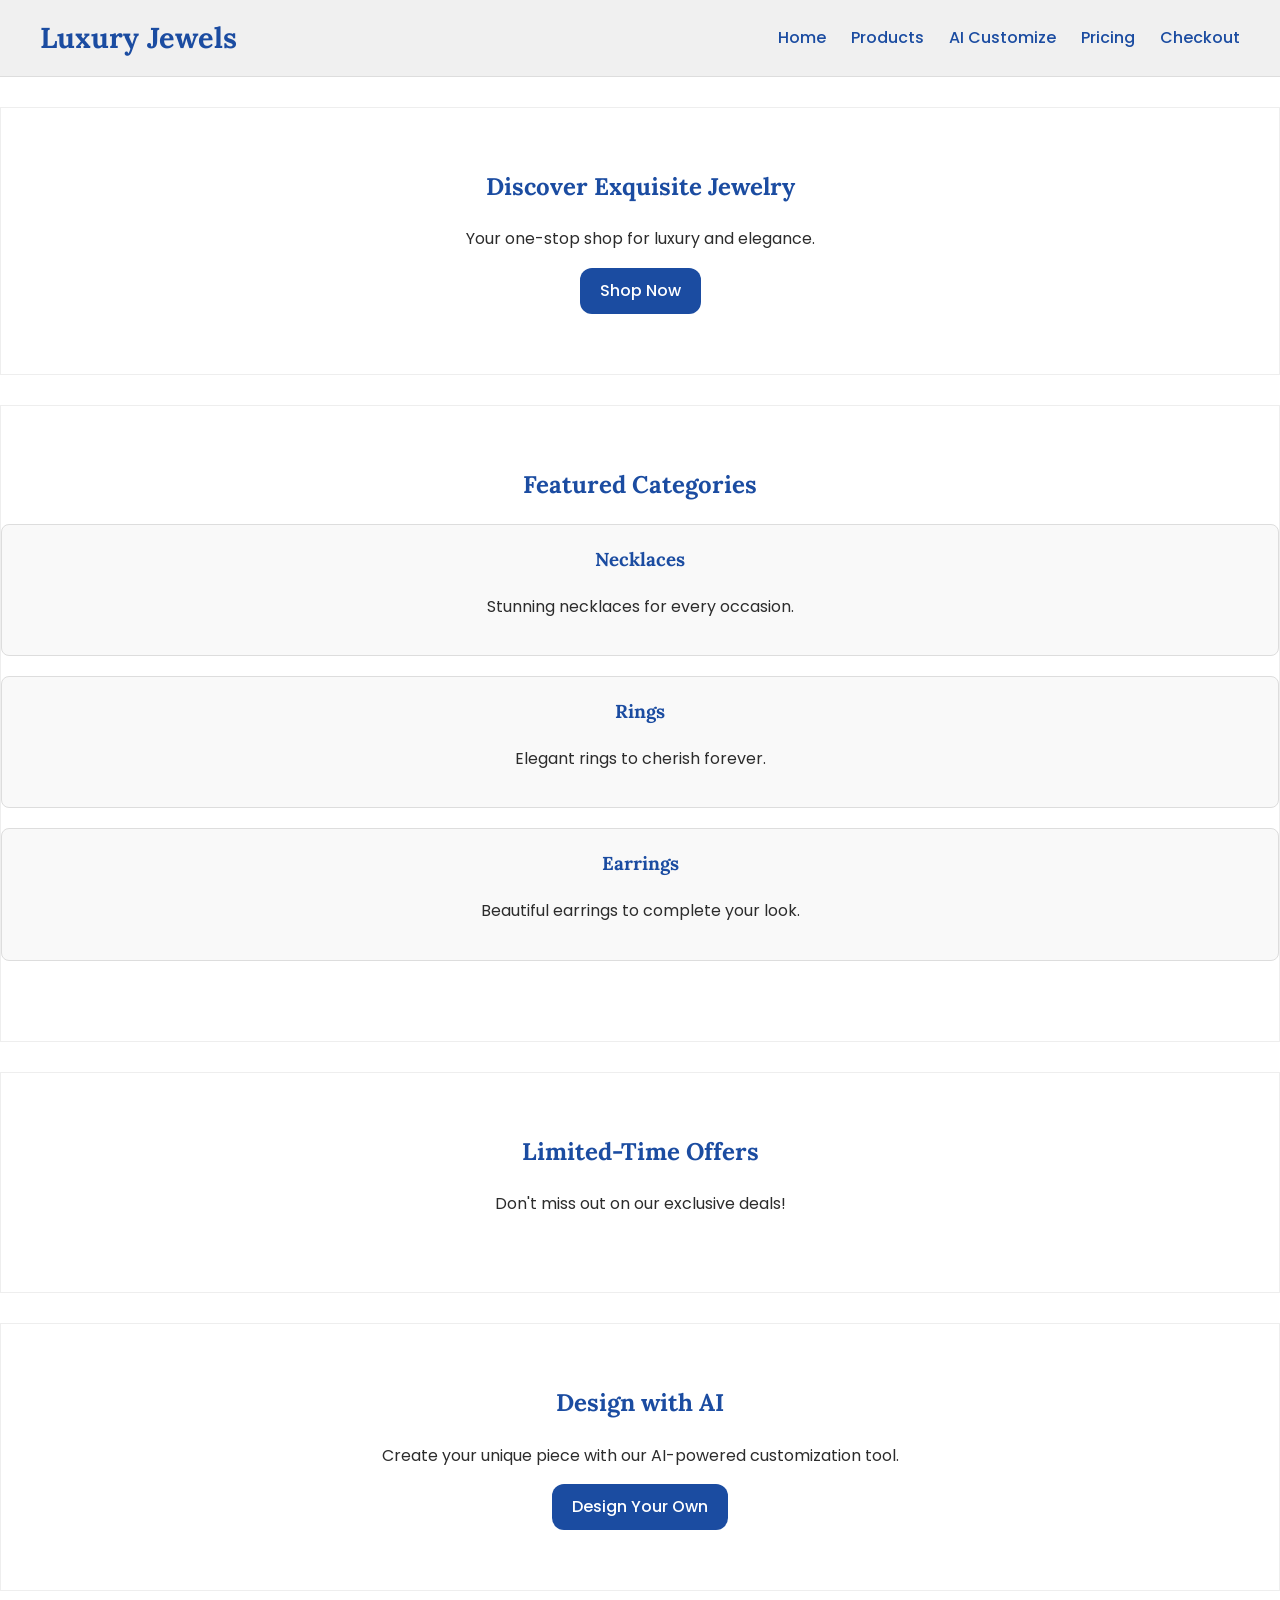
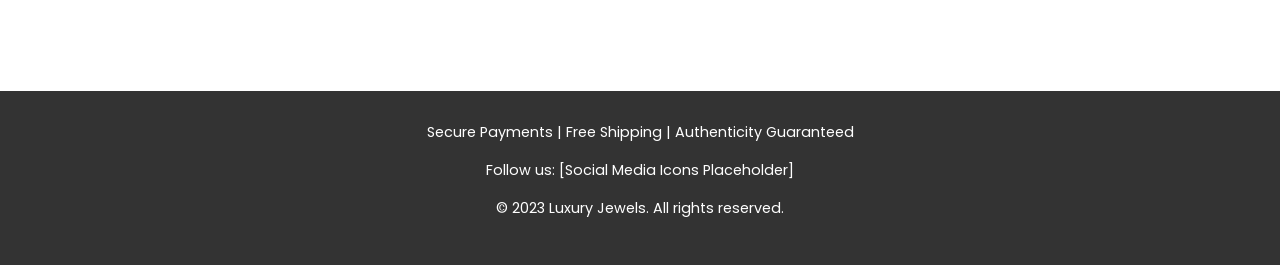
==== index.html @ eb680f59 "Jules was unable to complete the task in time. Please review the work done so far and provide feedba" ====
<!DOCTYPE html>
<html lang="en">
<head>
    <meta charset="UTF-8">
    <meta name="viewport" content="width=device-width, initial-scale=1.0">
    <title>Luxury Jewelry E-commerce</title>
    <link rel="stylesheet" href="assets/styles/main.css">
</head>
<body>
    <header>
        <div class="container header-container">
            <div class="logo">Luxury Jewels</div>
            <nav>
                <ul>
                    <li><a href="index.html">Home</a></li>
                    <li><a href="products.html">Products</a></li>
                    <li><a href="customize.html">AI Customize</a></li>
                    <li><a href="pricing.html">Pricing</a></li>
                    <li><a href="checkout.html">Checkout</a></li>
                </ul>
            </nav>
        </div>
    </header>
    <main>
        <section id="hero-banner">
            <h2>Discover Exquisite Jewelry</h2>
            <p>Your one-stop shop for luxury and elegance.</p>
            <a href="products.html" class="cta-button">Shop Now</a>
        </section>

        <section id="featured-categories">
            <h2>Featured Categories</h2>
            <div class="category-item">
                <h3>Necklaces</h3>
                <p>Stunning necklaces for every occasion.</p>
            </div>
            <div class="category-item">
                <h3>Rings</h3>
                <p>Elegant rings to cherish forever.</p>
            </div>
            <div class="category-item">
                <h3>Earrings</h3>
                <p>Beautiful earrings to complete your look.</p>
            </div>
        </section>

        <section id="limited-offers">
            <h2>Limited-Time Offers</h2>
            <p>Don't miss out on our exclusive deals!</p>
            <!-- Placeholder for offer items -->
        </section>

        <section id="ai-cta">
            <h2>Design with AI</h2>
            <p>Create your unique piece with our AI-powered customization tool.</p>
            <a href="customize.html" class="cta-button">Design Your Own</a>
        </section>
    </main>
    <footer>
        <div class="container footer-container">
            <div class="trust-signals">
                <p>Secure Payments | Free Shipping | Authenticity Guaranteed</p>
            </div>
            <div class="social-proof">
                <p>Follow us: [Social Media Icons Placeholder]</p>
                <!-- In a real scenario, replace placeholder with actual icons/links -->
            </div>
            <div class="copyright">
                <p>&copy; 2023 Luxury Jewels. All rights reserved.</p>
            </div>
        </div>
    </footer>
    <script src="scripts/app.js"></script>
</body>
</html>
---- assets/styles/main.css ----
@import url('https://fonts.googleapis.com/css2?family=Lora:ital,wght@0,400..700;1,400..700&family=Poppins:ital,wght@0,100;0,200;0,300;0,400;0,500;0,600;0,700;0,800;0,900;1,100;1,200;1,300;1,400;1,500;1,600;1,700;1,800;1,900&display=swap');

:root {
    --primary-color: #1B4CA1;
    --accent-color: #D8A700;
    --background-color: #FFFFFF;
    --text-color: #2C2C2C;
    --light-gray: #f0f0f0; /* For backgrounds of sections */
    --medium-gray: #e9ecef; /* For borders, lines */
    --dark-gray: #333; /* For footer */
    --border-color: #ddd;
    --success-color: #28a745; /* Green for success messages/status */
    --info-color: #17a2b8; /* Blue for informational elements */
    --warning-color: #ffc107; /* Yellow for warnings */
    --danger-color: #dc3545; /* Red for errors/delete actions */
}

/* General styles (condensed) */
body { font-family: 'Poppins', sans-serif; background-color: var(--background-color); color: var(--text-color); margin: 0; padding: 0; line-height: 1.6; }
h1, h2, h3, h4, h5, h6 { font-family: 'Lora', serif; color: var(--primary-color); margin-top: 0; }
.container { max-width: 1200px; margin: 0 auto; padding: 0 20px; }

/* Header Styling (condensed) */
header { background-color: var(--light-gray); padding: 15px 0; border-bottom: 1px solid var(--border-color); }
.header-container { display: flex; justify-content: space-between; align-items: center; }
.logo { font-size: 1.8em; font-weight: bold; color: var(--primary-color); font-family: 'Lora', serif; }
header nav ul { list-style: none; padding: 0; margin: 0; display: flex; }
header nav li { margin-left: 25px; }
header nav li:first-child { margin-left: 0; }
header nav a { text-decoration: none; color: var(--primary-color); font-weight: 500; padding: 5px 0; transition: color 0.3s ease, border-bottom-color 0.3s ease; border-bottom: 2px solid transparent; }
header nav a:hover, header nav a.active { color: var(--accent-color); border-bottom: 2px solid var(--accent-color); }
main { padding-top: 30px; padding-bottom: 30px; }
.page-intro { text-align: center; max-width: 800px; margin: 0 auto 30px auto; font-size: 1.05em; color: var(--text-color); }


/* Footer Styling (condensed) */
footer { background-color: var(--dark-gray); color: var(--background-color); padding: 30px 0; margin-top: 40px; text-align: center; }
.trust-signals, .social-proof, .copyright { margin-bottom: 15px; }
.trust-signals p, .social-proof p, .copyright p { margin: 0; font-size: 0.9em; }
.social-proof a { color: var(--background-color); text-decoration: none; margin: 0 5px; }
.social-proof a:hover { color: var(--accent-color); }

/* Homepage Sections Placeholder Styling (condensed) */
#hero-banner, #featured-categories, #limited-offers, #ai-cta { padding: 60px 0; margin-bottom: 30px; border: 1px solid #eee; text-align: center; }
#featured-categories .category-item { margin-bottom: 20px; padding: 20px; border: 1px solid var(--border-color); border-radius: 8px; background-color: #f9f9f9; }

/* Basic Button Styling (condensed) */
.cta-button, button { background-color: var(--primary-color); color: var(--background-color); border: none; padding: 10px 20px; border-radius: 12px; cursor: pointer; font-family: 'Poppins', sans-serif; font-size: 1em; text-decoration: none; display: inline-block; font-weight: 500; transition: background-color 0.3s ease, color 0.3s ease; text-align: center; }
.cta-button:hover, button:hover { background-color: var(--accent-color); color: var(--text-color); }
.cta-button.secondary-cta { background-color: var(--info-color); }
.cta-button.secondary-cta:hover { background-color: var(--accent-color); }
.cta-button.tertiary-cta { background-color: transparent; color: var(--primary-color); border: 1px solid var(--primary-color); padding: 8px 15px; }
.cta-button.tertiary-cta:hover { background-color: var(--primary-color); color: var(--background-color); }
.cta-button.danger-cta { background-color: var(--danger-color); }
.cta-button.danger-cta:hover { background-color: #c82333; }
.cta-button.small-button { padding: 6px 12px; font-size: 0.9em; }

/* Form Group General Styling (used across multiple pages) */
.form-group { margin-bottom: 18px; }
.form-group label { display: block; margin-bottom: 6px; font-weight: 500; font-size: 0.95em; color: var(--text-color); }
.form-group input[type="text"],
.form-group input[type="email"],
.form-group input[type="tel"],
.form-group input[type="number"],
.form-group select,
.form-group textarea {
    width: 100%;
    padding: 10px 12px;
    border: 1px solid var(--border-color);
    border-radius: 8px;
    box-sizing: border-box;
    font-family: 'Poppins', sans-serif;
    font-size: 1em;
}
.form-group input[type="text"]:focus,
.form-group input[type="email"]:focus,
.form-group input[type="tel"]:focus,
.form-group input[type="number"]:focus,
.form-group select:focus,
.form-group textarea:focus {
    border-color: var(--primary-color);
    box-shadow: 0 0 0 0.2rem rgba(27, 76, 161, 0.25);
}
.form-group textarea { resize: vertical; min-height: 80px; }
input[readonly] { background-color: var(--medium-gray); cursor: not-allowed; }


/* Product Page Specific Styles (condensed) */
.product-page-layout { display: flex; gap: 30px; }
.filters-sidebar { width: 250px; flex-shrink: 0; padding: 20px; border: 1px solid var(--border-color); border-radius: 12px; background-color: #f9f9f9; }
.filters-sidebar h2 { font-size: 1.5em; margin-bottom: 20px; text-align: center; }
.filter-group h3 { font-size: 1.1em; margin-bottom: 10px; color: var(--primary-color); padding-bottom: 5px; border-bottom: 1px solid var(--border-color); }
.filter-group input[type="checkbox"], .filter-group input[type="radio"] { margin-right: 8px; }
.product-listing-area { flex-grow: 1; }
.product-controls { display: flex; justify-content: flex-end; align-items: center; margin-bottom: 20px; padding: 10px; background-color: #f9f9f9; border-radius: 8px; border: 1px solid var(--border-color); }
.sorting-options label { margin-right: 10px; font-weight: 500; }
.sorting-options select { padding: 8px 12px; border: 1px solid var(--border-color); border-radius: 4px; font-family: 'Poppins', sans-serif; }
.product-grid { display: grid; grid-template-columns: repeat(auto-fill, minmax(280px, 1fr)); gap: 25px; }
.product-card { border: 1px solid var(--border-color); border-radius: 12px; padding: 20px; text-align: center; background-color: var(--background-color); box-shadow: 0 4px 8px rgba(0,0,0,0.05); transition: transform 0.3s ease, box-shadow 0.3s ease; }
.product-card:hover { transform: translateY(-5px); box-shadow: 0 6px 12px rgba(0,0,0,0.1); }
.product-card img { max-width: 100%; height: 250px; border-radius: 8px; margin-bottom: 15px; aspect-ratio: 1 / 1; object-fit: cover; background-color: var(--light-gray); }
.product-card h3 { font-size: 1.25em; margin-bottom: 10px; color: var(--primary-color); font-weight: 600; }
.product-card .price { font-size: 1.2em; font-weight: bold; color: var(--accent-color); margin: 10px 0 15px 0; }
.product-card .cta-button { width: auto; padding: 10px 25px; }

/* Product Detail Page Styles (condensed) */
.breadcrumbs { padding: 10px 0; margin-bottom: 25px; font-size: 0.9em; border-bottom: 1px solid var(--border-color); }
.breadcrumbs ol { list-style: none; padding: 0; margin: 0; display: flex; }
.breadcrumbs li { margin-right: 5px; }
.breadcrumbs li::after { content: '>'; margin-left: 8px; color: var(--text-color); }
.breadcrumbs li:last-child::after { content: ''; }
.breadcrumbs a { text-decoration: none; color: var(--primary-color); }
.breadcrumbs a:hover { color: var(--accent-color); }
.breadcrumbs span[aria-current="page"] { color: var(--text-color); font-weight: bold; }
.product-detail-columns { display: flex; gap: 40px; margin-bottom: 30px; flex-wrap: wrap; } /* Added flex-wrap */
.product-image-section { flex: 1 1 40%; min-width: 300px; } /* Adjusted flex basis */
.product-info-section { flex: 1 1 55%; min-width: 320px; } /* Adjusted flex basis */
#main-product-image { width: 100%; border-radius: 12px; border: 1px solid var(--border-color); aspect-ratio: 1/1; object-fit: cover; margin-bottom: 15px; background-color: var(--light-gray); }
.thumbnail-gallery { display: flex; gap: 10px; justify-content: center; }
.thumbnail-gallery img { width: 80px; height: 80px; border-radius: 8px; cursor: pointer; border: 2px solid transparent; object-fit: cover; transition: border-color 0.3s ease; background-color: var(--light-gray); }
.thumbnail-gallery img:hover, .thumbnail-gallery img.active { border-color: var(--accent-color); }
.product-info-section h1 { font-size: 2.2em; margin-bottom: 10px; font-weight: 600; }
.short-description { margin-bottom: 15px; font-size: 1.05em; line-height: 1.7; }
.rating { margin-bottom: 20px; color: var(--accent-color); font-size: 1em; font-weight: 500; }
.customization-options h2 { font-size: 1.4em; margin-bottom: 15px; padding-bottom: 10px; border-bottom: 1px solid var(--border-color); }
.options-group { margin-bottom: 15px; }
.price-display .current-price { font-size: 2em; font-weight: bold; color: var(--primary-color); margin-top: 20px; margin-bottom: 25px; }
.cta-buttons-group .cta-button { margin-right: 10px; margin-bottom: 10px; padding: 12px 25px; }
.cta-buttons-group .cta-button:last-child { margin-right: 0; }
.price-breakdown, .emi-calculator-widget, .product-full-details { margin-top: 40px; padding: 25px; background-color: var(--light-gray); border-radius: 12px; border: 1px solid var(--border-color); }
.price-breakdown h2, .emi-calculator-widget h2, .product-full-details h2 { font-size: 1.5em; margin-bottom: 20px; padding-bottom: 10px; border-bottom: 1px solid var(--border-color); }
.price-breakdown ul { list-style: none; padding: 0; }
.price-breakdown li { margin-bottom: 8px; display: flex; justify-content: space-between; font-size: 1em; }
.price-breakdown hr { border: none; border-top: 1px dashed var(--border-color); margin: 10px 0; }
.price-breakdown strong { font-size: 1.1em; }
.emi-calculator-widget .emi-controls { display: flex; align-items: center; gap: 15px; margin-bottom: 15px; flex-wrap: wrap; }
.emi-calculator-widget label { font-weight: 500; }
.emi-result { font-size: 1.1em; font-weight: 500; }
.emi-result .interest-rate-note { font-size: 0.85em; color: var(--text-color); font-weight: normal; margin-left: 5px; }
.product-full-details p, .product-full-details ul { margin-bottom: 15px; line-height: 1.7; }
.product-full-details h3 { font-size: 1.2em; margin-top: 20px; margin-bottom: 10px; color: var(--primary-color); }
.product-full-details ul { list-style: disc; padding-left: 20px; }

/* AI Customization Page Styles (condensed) */
.ai-customize-page h1 { text-align: center; margin-bottom: 15px; }
.ai-panels-container { display: flex; gap: 30px; margin-top: 20px; flex-wrap: wrap; }
.design-queue-panel { flex: 1; padding: 20px; background-color: var(--light-gray); border-radius: 12px; border: 1px solid var(--border-color); min-height: 400px; min-width: 300px; }
.design-queue-panel h2 { text-align: center; margin-bottom: 20px; padding-bottom: 10px; border-bottom: 1px solid var(--border-color); }
.empty-queue-message { text-align: center; color: var(--text-color); opacity: 0.7; margin-top: 30px; }
.design-queue-item { background-color: var(--background-color); border: 1px solid var(--border-color); border-radius: 8px; padding: 15px; margin-bottom: 15px; display: flex; gap: 15px; align-items: center; }
.design-queue-item img { width: 60px; height: 60px; border-radius: 4px; object-fit: cover; background-color: var(--medium-gray); }
.design-queue-item .design-item-info { flex-grow: 1; }
.design-queue-item .design-item-info h4 { margin: 0 0 5px 0; font-size: 1em; color: var(--primary-color); }
.design-queue-item .design-item-info p { margin: 0; font-size: 0.85em; color: var(--text-color); }
.design-queue-item .design-item-actions .cta-button { margin-top: 5px; }
.ai-prompt-panel { flex: 2; padding: 25px; background-color: var(--background-color); border: 1px solid var(--border-color); border-radius: 12px; min-width: 300px; }
.ai-prompt-panel h2 { text-align: center; margin-bottom: 20px; padding-bottom: 10px; border-bottom: 1px solid var(--border-color); }
.prompt-input-area #generate-ai-design-btn { display: block; width: 100%; padding: 12px 20px; font-size: 1.1em; }
.ai-output-area { margin-top: 30px; padding-top: 20px; border-top: 1px solid var(--border-color); }
.loader { text-align: center; padding: 30px 20px; font-size: 1.2em; color: var(--primary-color); }
.loader .spinner { border: 4px solid var(--light-gray); border-top: 4px solid var(--primary-color); border-radius: 50%; width: 40px; height: 40px; animation: spin 1s linear infinite; margin: 0 auto 15px auto; }
@keyframes spin { 0% { transform: rotate(0deg); } 100% { transform: rotate(360deg); } }
#ai-result h3 { text-align: center; margin-bottom: 20px; font-size: 1.6em; }
.ai-result-content { display: flex; gap: 20px; margin-bottom: 20px; flex-wrap: wrap; }
.ai-result-image-wrapper { flex: 1; min-width: 250px; }
#ai-preview-image { width: 100%; max-width: 400px; height: auto; border-radius: 12px; margin-bottom: 15px; border: 1px solid var(--border-color); background-color: var(--light-gray); display: block; margin-left: auto; margin-right: auto; }
.ai-result-details { flex: 1.5; min-width: 300px; }
.ai-result-details p { margin-bottom: 10px; font-size: 1.05em; }
.ai-result-details h4 { margin-top: 15px; margin-bottom: 8px; font-size: 1.1em; }
#ai-spec-json { background-color: #f9f9f9; padding: 15px; border-radius: 8px; white-space: pre-wrap; word-break: break-all; max-height: 250px; overflow-y: auto; border: 1px solid var(--border-color); font-size: 0.9em; }
#ai-approval-status.status-pending { color: var(--warning-color); }
#ai-approval-status.status-approved { color: var(--success-color); }
#ai-approval-status.status-rejected { color: var(--danger-color); }
.ai-result-actions { margin-top: 20px; padding-top: 20px; border-top: 1px solid var(--border-color); display: flex; flex-wrap: wrap; gap: 10px; justify-content: center; }
.ai-result-actions .cta-button { flex-grow: 1; min-width: 180px; }
.error-message { background-color: #ffebee; color: var(--danger-color); border: 1px solid var(--danger-color); padding: 15px; border-radius: 8px; margin-top: 20px; text-align: center; }
.error-message p { margin: 0; }

/* Pricing Simulator Page Styles (condensed) */
.pricing-simulator-page h1 { text-align: center; margin-bottom: 10px; }
.simulator-layout { display: flex; gap: 30px; margin-top: 20px; flex-wrap: wrap; }
.simulator-inputs { flex: 1; min-width: 300px; }
.simulator-results { flex: 1.2; min-width: 320px; }
.pricing-simulator-page section { margin-bottom: 25px; padding: 20px; background-color: var(--background-color); border-radius: 12px; border: 1px solid var(--border-color); box-shadow: 0 2px 5px rgba(0,0,0,0.05); }
.pricing-simulator-page section h2 { margin-top: 0; margin-bottom: 20px; color: var(--primary-color); font-size: 1.5em; padding-bottom: 10px; border-bottom: 1px solid var(--border-color); }
.gold-rate-section #fetch-gold-rate-btn { margin-top: 10px; display: block; width: auto; }
#price-details-list { list-style: none; padding: 0; margin-top: 10px; }
#price-details-list li { padding: 10px 0; border-bottom: 1px solid var(--medium-gray); display: flex; justify-content: space-between; font-size: 1em; }
#price-details-list li:last-child { border-bottom: none; }
#price-details-list .total-price { margin-top: 10px; padding-top: 10px; border-top: 2px solid var(--primary-color); }
#price-details-list .total-price strong { color: var(--primary-color); font-size: 1.25em; }
#price-details-list span { font-weight: 500; color: var(--text-color); }
#price-details-list .total-price span { color: var(--primary-color); }
hr.dotted-hr { border: none; border-top: 1px dashed var(--border-color); margin: 5px 0; }
hr.solid-hr { border: none; border-top: 1px solid var(--border-color); margin: 5px 0; }
.festive-offer-section .form-group-inline { display: flex; align-items: center; gap: 8px; }
.festive-offer-section label { margin-bottom: 0; }
#festive-offer-toggle { margin-right: 0; width: auto; height: auto; }
.emi-calculator-section h3.monthly-emi-display { margin-top: 20px; font-size: 1.3em; color: var(--primary-color); text-align: center; padding: 10px; background-color: var(--medium-gray); border-radius: 8px; }
#calc-monthly-emi { color: var(--accent-color); font-weight: bold; }
#calculate-price-btn { font-size: 1.1em; }

/* Checkout Page Styles */
.checkout-page h1 {
    text-align: center;
    margin-bottom: 10px;
}
.checkout-layout {
    display: flex;
    flex-wrap: wrap;
    gap: 30px;
    margin-top: 20px;
}
.form-column {
    flex: 1.5; /* Form takes more space */
    min-width: 320px; /* Min width before stacking */
}
.summary-column {
    flex: 1;
    min-width: 300px;
}

.checkout-form,
.checkout-page .design-preview-summary, /* Target specifically within checkout page */
.checkout-page .eta-display {
    margin-bottom: 30px;
    padding: 25px; /* More padding */
    background-color: var(--background-color); /* Match Pricing page sections */
    border-radius: 12px;
    border: 1px solid var(--border-color);
    box-shadow: 0 2px 5px rgba(0,0,0,0.05);
}
.checkout-form h2,
.checkout-page .design-preview-summary h2,
.checkout-page .eta-display h2 {
    margin-top: 0;
    margin-bottom: 20px;
    color: var(--primary-color);
    font-size: 1.5em;
    padding-bottom: 10px;
    border-bottom: 1px solid var(--border-color);
}

/* Form styling is largely covered by .form-group general styles */
#checkout-form .cta-button {
    font-size: 1.1em;
    padding: 12px 25px;
}

.design-preview-summary p {
    margin-bottom: 10px;
    font-size: 1em;
    line-height: 1.6;
}
.design-preview-summary strong {
    color: var(--text-color);
}
.design-preview-summary span {
    color: var(--primary-color);
    font-weight: 500;
}
#summary-placeholder-message {
    font-style: italic;
    color: var(--text-color);
    opacity: 0.8;
    font-size: 0.9em;
    margin-top: 15px;
}


.eta-display p {
    font-size: 1.05em;
    margin-bottom: 8px;
}
.eta-display #eta-time {
    font-weight: bold;
    color: var(--primary-color);
    font-size: 1.1em;
}
.eta-display small {
    font-size: 0.85em;
    color: var(--text-color);
    opacity: 0.9;
}

.submission-message {
    padding: 15px 20px;
    border-radius: 8px;
    margin-top: 20px;
    text-align: center;
    font-size: 1.05em;
    font-weight: 500;
}
.submission-message.success-message {
    background-color: #d1e7dd; /* Bootstrap success background */
    color: #0f5132;  /* Bootstrap success text */
    border: 1px solid #badbcc; /* Bootstrap success border */
}
/* .error-message is already globally defined */
.submission-message.error-message { /* Ensure it can be targeted if needed */
    background-color: #f8d7da;
    color: #721c24;
    border: 1px solid #f5c6cb;
}
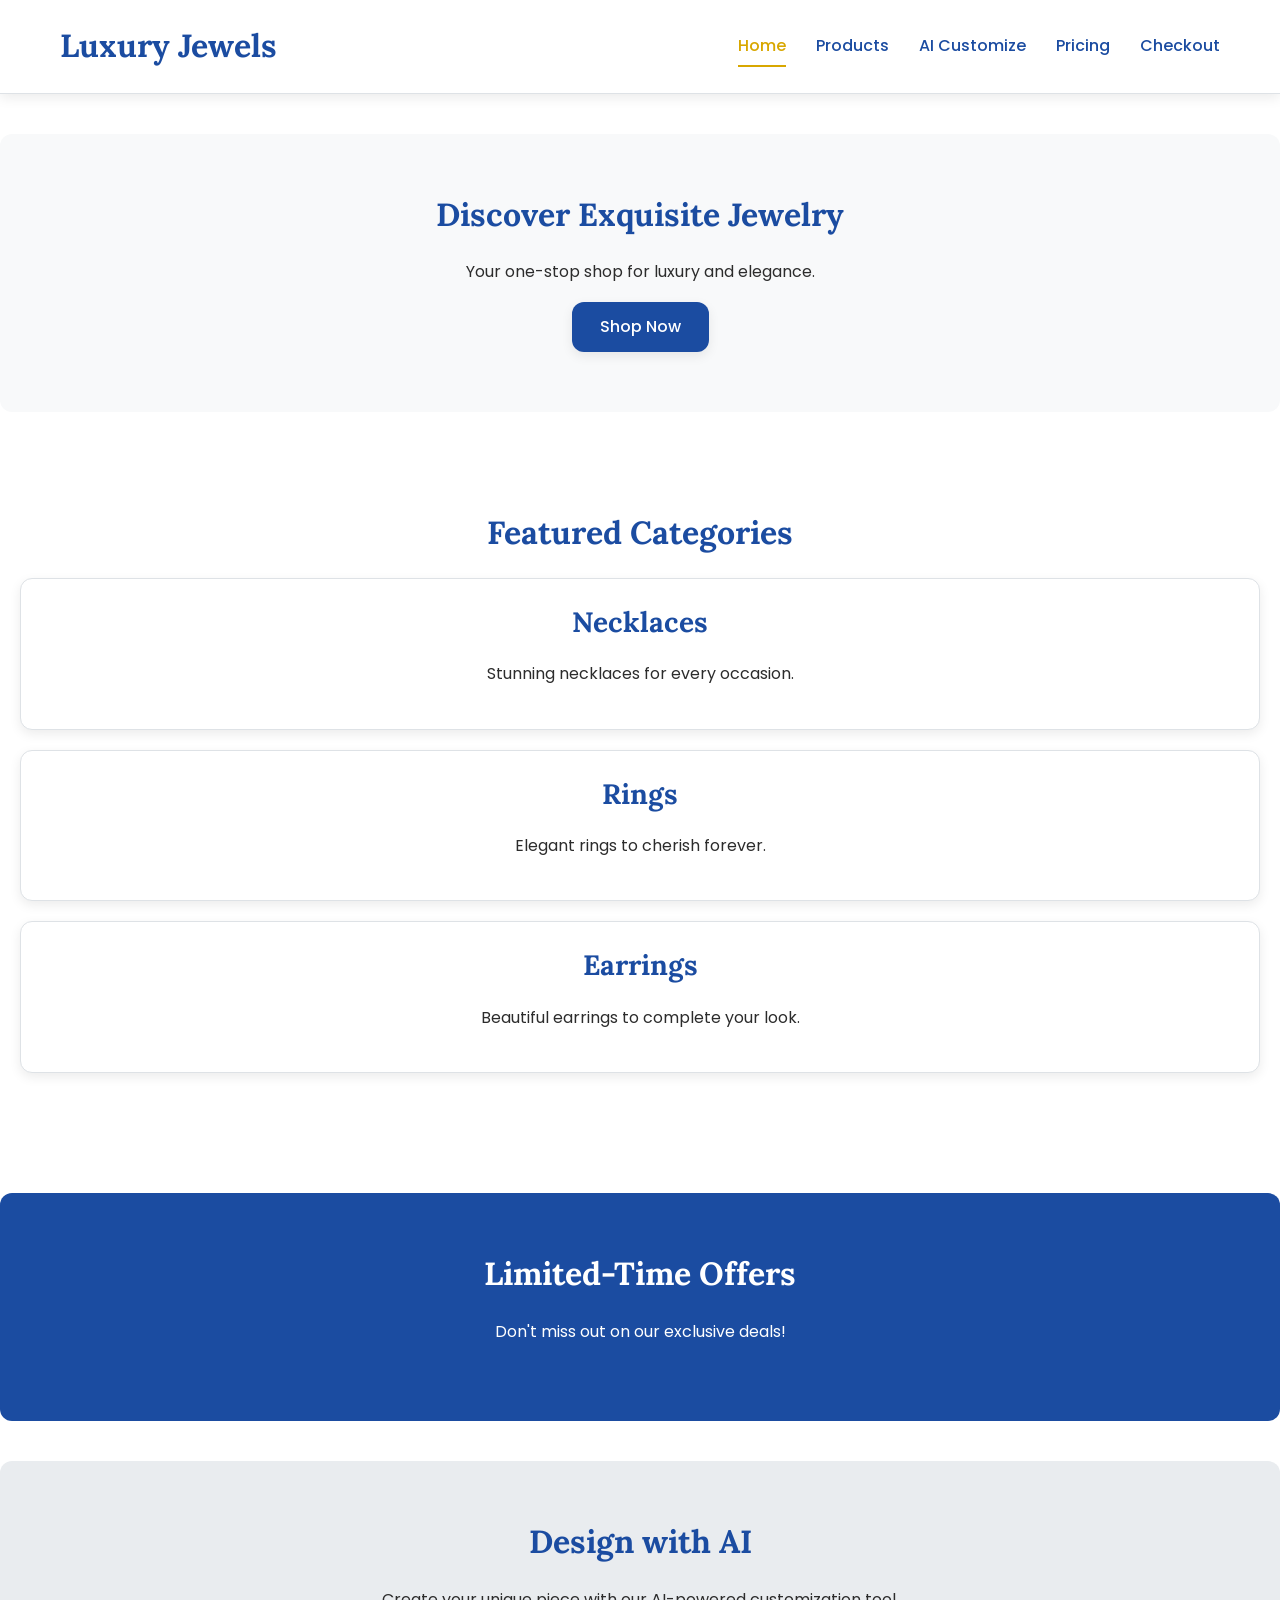
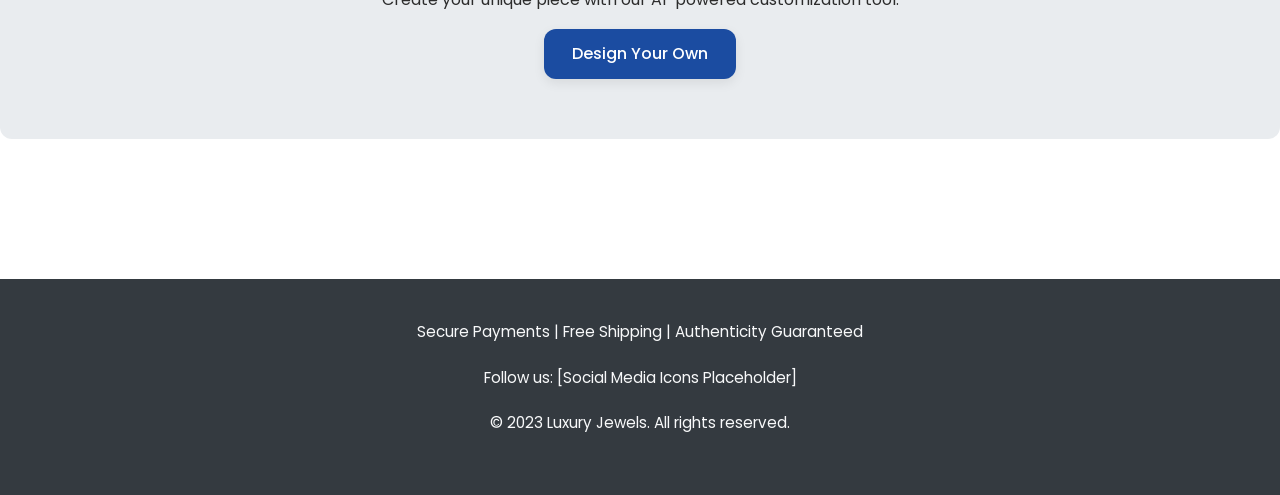
==== commit a1f63e5a: "feat: Complete luxury jewelry e-commerce simulator frontend This commit delivers the fully implement" ====
--- a/index.html
+++ b/index.html
@@ -4,6 +4,8 @@
     <meta charset="UTF-8">
     <meta name="viewport" content="width=device-width, initial-scale=1.0">
     <title>Luxury Jewelry E-commerce</title>
+    <meta name="theme-color" content="#1B4CA1">
+    <link rel="manifest" href="manifest.json">
     <link rel="stylesheet" href="assets/styles/main.css">
 </head>
 <body>
--- a/assets/styles/main.css
+++ b/assets/styles/main.css
@@ -1,63 +1,174 @@
 @import url('https://fonts.googleapis.com/css2?family=Lora:ital,wght@0,400..700;1,400..700&family=Poppins:ital,wght@0,100;0,200;0,300;0,400;0,500;0,600;0,700;0,800;0,900;1,100;1,200;1,300;1,400;1,500;1,600;1,700;1,800;1,900&display=swap');
 
 :root {
-    --primary-color: #1B4CA1;
-    --accent-color: #D8A700;
-    --background-color: #FFFFFF;
-    --text-color: #2C2C2C;
-    --light-gray: #f0f0f0; /* For backgrounds of sections */
+    --primary-color: #1B4CA1; /* Deep Blue */
+    --accent-color: #D8A700; /* Gold */
+    --background-color: #FFFFFF; /* White */
+    --text-color: #2C2C2C; /* Dark Gray for text */
+    --light-gray: #f8f9fa; /* Lighter Gray for section backgrounds - slightly different from f0f0f0 */
     --medium-gray: #e9ecef; /* For borders, lines */
-    --dark-gray: #333; /* For footer */
-    --border-color: #ddd;
-    --success-color: #28a745; /* Green for success messages/status */
-    --info-color: #17a2b8; /* Blue for informational elements */
-    --warning-color: #ffc107; /* Yellow for warnings */
-    --danger-color: #dc3545; /* Red for errors/delete actions */
-}
-
-/* General styles (condensed) */
-body { font-family: 'Poppins', sans-serif; background-color: var(--background-color); color: var(--text-color); margin: 0; padding: 0; line-height: 1.6; }
-h1, h2, h3, h4, h5, h6 { font-family: 'Lora', serif; color: var(--primary-color); margin-top: 0; }
-.container { max-width: 1200px; margin: 0 auto; padding: 0 20px; }
-
-/* Header Styling (condensed) */
-header { background-color: var(--light-gray); padding: 15px 0; border-bottom: 1px solid var(--border-color); }
+    --dark-gray: #343a40; /* Darker Gray for footer - slightly different from 333 */
+    --border-color: #dee2e6; /* Consistent border color - slightly different from ddd */
+    --success-color: #28a745;
+    --info-color: #17a2b8;
+    --warning-color: #ffc107;
+    --danger-color: #dc3545;
+
+    --box-shadow-soft: 0 4px 12px rgba(0, 0, 0, 0.08); /* Softer default shadow */
+    --box-shadow-lifted: 0 6px 16px rgba(0, 0, 0, 0.12); /* Lifted shadow for hover */
+}
+
+/* Global Resets & Defaults */
+*, *::before, *::after {
+    box-sizing: border-box;
+}
+
+body {
+    font-family: 'Poppins', sans-serif;
+    background-color: var(--background-color);
+    color: var(--text-color);
+    margin: 0;
+    padding: 0;
+    line-height: 1.65; /* Slightly more line height for readability */
+    -webkit-font-smoothing: antialiased;
+    -moz-osx-font-smoothing: grayscale;
+}
+
+h1, h2, h3, h4, h5, h6 {
+    font-family: 'Lora', serif;
+    color: var(--primary-color);
+    margin-top: 0;
+    margin-bottom: 0.75em; /* Consistent bottom margin for headings */
+    line-height: 1.3;
+}
+h1 { font-size: 2.5em; } /* Example: Responsive font sizes can be added with media queries */
+h2 { font-size: 2em; }
+h3 { font-size: 1.75em; }
+
+.container {
+    max-width: 1200px;
+    margin: 0 auto;
+    padding: 0 20px;
+}
+
+main {
+    padding-top: 40px; /* More space for main content */
+    padding-bottom: 40px;
+}
+
+.page-intro {
+    text-align: center;
+    max-width: 800px;
+    margin: 0 auto 40px auto; /* Increased bottom margin */
+    font-size: 1.1em; /* Slightly larger intro text */
+    color: var(--text-color);
+    opacity: 0.9;
+}
+
+/* Header & Footer */
+header {
+    background-color: var(--background-color); /* Cleaner header background */
+    padding: 20px 0; /* Increased padding */
+    border-bottom: 1px solid var(--border-color);
+    box-shadow: var(--box-shadow-soft);
+}
 .header-container { display: flex; justify-content: space-between; align-items: center; }
-.logo { font-size: 1.8em; font-weight: bold; color: var(--primary-color); font-family: 'Lora', serif; }
+.logo { font-size: 2em; font-weight: bold; color: var(--primary-color); font-family: 'Lora', serif; }
 header nav ul { list-style: none; padding: 0; margin: 0; display: flex; }
-header nav li { margin-left: 25px; }
+header nav li { margin-left: 30px; } /* Increased spacing */
 header nav li:first-child { margin-left: 0; }
-header nav a { text-decoration: none; color: var(--primary-color); font-weight: 500; padding: 5px 0; transition: color 0.3s ease, border-bottom-color 0.3s ease; border-bottom: 2px solid transparent; }
-header nav a:hover, header nav a.active { color: var(--accent-color); border-bottom: 2px solid var(--accent-color); }
-main { padding-top: 30px; padding-bottom: 30px; }
-.page-intro { text-align: center; max-width: 800px; margin: 0 auto 30px auto; font-size: 1.05em; color: var(--text-color); }
-
-
-/* Footer Styling (condensed) */
-footer { background-color: var(--dark-gray); color: var(--background-color); padding: 30px 0; margin-top: 40px; text-align: center; }
-.trust-signals, .social-proof, .copyright { margin-bottom: 15px; }
-.trust-signals p, .social-proof p, .copyright p { margin: 0; font-size: 0.9em; }
-.social-proof a { color: var(--background-color); text-decoration: none; margin: 0 5px; }
+header nav a {
+    text-decoration: none;
+    color: var(--primary-color);
+    font-weight: 500; /* Slightly bolder nav links */
+    padding: 8px 0; /* More clickable area */
+    transition: color 0.3s ease-in-out, border-bottom-color 0.3s ease-in-out;
+    border-bottom: 2px solid transparent;
+    position: relative;
+}
+header nav a::after { /* Subtle underline effect on hover/active */
+    content: '';
+    position: absolute;
+    width: 0;
+    height: 2px;
+    bottom: -2px; /* Adjust if padding changes */
+    left: 50%;
+    transform: translateX(-50%);
+    background-color: var(--accent-color);
+    transition: width 0.3s ease-in-out;
+}
+header nav a:hover::after,
+header nav a.active::after {
+    width: 100%;
+}
+header nav a:hover,
+header nav a.active {
+    color: var(--accent-color);
+    border-bottom-color: transparent; /* Use ::after for underline */
+}
+
+
+footer {
+    background-color: var(--dark-gray);
+    color: var(--light-gray); /* Lighter text on dark footer */
+    padding: 40px 0; /* Increased padding */
+    margin-top: 60px; /* More space before footer */
+    text-align: center;
+}
+.trust-signals, .social-proof, .copyright { margin-bottom: 20px; }
+.trust-signals p, .social-proof p, .copyright p { margin: 0; font-size: 0.95em; }
+.social-proof a { color: var(--light-gray); text-decoration: none; margin: 0 8px; transition: color 0.3s ease-in-out; }
 .social-proof a:hover { color: var(--accent-color); }
 
-/* Homepage Sections Placeholder Styling (condensed) */
-#hero-banner, #featured-categories, #limited-offers, #ai-cta { padding: 60px 0; margin-bottom: 30px; border: 1px solid #eee; text-align: center; }
-#featured-categories .category-item { margin-bottom: 20px; padding: 20px; border: 1px solid var(--border-color); border-radius: 8px; background-color: #f9f9f9; }
-
-/* Basic Button Styling (condensed) */
-.cta-button, button { background-color: var(--primary-color); color: var(--background-color); border: none; padding: 10px 20px; border-radius: 12px; cursor: pointer; font-family: 'Poppins', sans-serif; font-size: 1em; text-decoration: none; display: inline-block; font-weight: 500; transition: background-color 0.3s ease, color 0.3s ease; text-align: center; }
-.cta-button:hover, button:hover { background-color: var(--accent-color); color: var(--text-color); }
+/* Buttons */
+.cta-button, button {
+    background-color: var(--primary-color);
+    color: var(--background-color);
+    border: none;
+    padding: 12px 28px; /* Refined padding */
+    border-radius: 12px;
+    cursor: pointer;
+    font-family: 'Poppins', sans-serif;
+    font-size: 1em;
+    font-weight: 500;
+    text-decoration: none;
+    display: inline-block;
+    text-align: center;
+    transition: all 0.3s ease-in-out; /* Standardized transition */
+    box-shadow: var(--box-shadow-soft);
+}
+.cta-button:hover, button:hover {
+    background-color: var(--accent-color);
+    color: var(--text-color);
+    box-shadow: var(--box-shadow-lifted);
+    transform: translateY(-2px); /* Subtle lift */
+}
+.cta-button:active, button:active {
+    transform: translateY(0); /* Reset lift on click */
+    box-shadow: 0 2px 6px rgba(0,0,0,0.08); /* Smaller shadow on click */
+}
 .cta-button.secondary-cta { background-color: var(--info-color); }
-.cta-button.secondary-cta:hover { background-color: var(--accent-color); }
-.cta-button.tertiary-cta { background-color: transparent; color: var(--primary-color); border: 1px solid var(--primary-color); padding: 8px 15px; }
-.cta-button.tertiary-cta:hover { background-color: var(--primary-color); color: var(--background-color); }
+.cta-button.secondary-cta:hover { background-color: var(--accent-color); color: var(--text-color); }
+.cta-button.tertiary-cta {
+    background-color: transparent;
+    color: var(--primary-color);
+    border: 1px solid var(--primary-color);
+    padding: 11px 27px; /* Adjust padding for border */
+    box-shadow: none;
+}
+.cta-button.tertiary-cta:hover {
+    background-color: var(--primary-color);
+    color: var(--background-color);
+    box-shadow: var(--box-shadow-soft);
+}
 .cta-button.danger-cta { background-color: var(--danger-color); }
-.cta-button.danger-cta:hover { background-color: #c82333; }
-.cta-button.small-button { padding: 6px 12px; font-size: 0.9em; }
-
-/* Form Group General Styling (used across multiple pages) */
-.form-group { margin-bottom: 18px; }
-.form-group label { display: block; margin-bottom: 6px; font-weight: 500; font-size: 0.95em; color: var(--text-color); }
+.cta-button.danger-cta:hover { background-color: #c82333; color: var(--background-color); }
+.cta-button.small-button { padding: 8px 16px; font-size: 0.9em; }
+
+
+/* Form Elements */
+.form-group { margin-bottom: 20px; } /* Increased spacing */
+.form-group label { display: block; margin-bottom: 8px; font-weight: 500; font-size: 1em; color: var(--text-color); }
 .form-group input[type="text"],
 .form-group input[type="email"],
 .form-group input[type="tel"],
@@ -65,12 +176,13 @@
 .form-group select,
 .form-group textarea {
     width: 100%;
-    padding: 10px 12px;
+    padding: 12px 15px; /* More padding */
     border: 1px solid var(--border-color);
-    border-radius: 8px;
+    border-radius: 8px; /* Consistent radius */
     box-sizing: border-box;
     font-family: 'Poppins', sans-serif;
     font-size: 1em;
+    transition: border-color 0.3s ease-in-out, box-shadow 0.3s ease-in-out;
 }
 .form-group input[type="text"]:focus,
 .form-group input[type="email"]:focus,
@@ -79,226 +191,113 @@
 .form-group select:focus,
 .form-group textarea:focus {
     border-color: var(--primary-color);
-    box-shadow: 0 0 0 0.2rem rgba(27, 76, 161, 0.25);
-}
-.form-group textarea { resize: vertical; min-height: 80px; }
-input[readonly] { background-color: var(--medium-gray); cursor: not-allowed; }
-
-
-/* Product Page Specific Styles (condensed) */
-.product-page-layout { display: flex; gap: 30px; }
-.filters-sidebar { width: 250px; flex-shrink: 0; padding: 20px; border: 1px solid var(--border-color); border-radius: 12px; background-color: #f9f9f9; }
-.filters-sidebar h2 { font-size: 1.5em; margin-bottom: 20px; text-align: center; }
-.filter-group h3 { font-size: 1.1em; margin-bottom: 10px; color: var(--primary-color); padding-bottom: 5px; border-bottom: 1px solid var(--border-color); }
-.filter-group input[type="checkbox"], .filter-group input[type="radio"] { margin-right: 8px; }
-.product-listing-area { flex-grow: 1; }
-.product-controls { display: flex; justify-content: flex-end; align-items: center; margin-bottom: 20px; padding: 10px; background-color: #f9f9f9; border-radius: 8px; border: 1px solid var(--border-color); }
-.sorting-options label { margin-right: 10px; font-weight: 500; }
-.sorting-options select { padding: 8px 12px; border: 1px solid var(--border-color); border-radius: 4px; font-family: 'Poppins', sans-serif; }
-.product-grid { display: grid; grid-template-columns: repeat(auto-fill, minmax(280px, 1fr)); gap: 25px; }
-.product-card { border: 1px solid var(--border-color); border-radius: 12px; padding: 20px; text-align: center; background-color: var(--background-color); box-shadow: 0 4px 8px rgba(0,0,0,0.05); transition: transform 0.3s ease, box-shadow 0.3s ease; }
-.product-card:hover { transform: translateY(-5px); box-shadow: 0 6px 12px rgba(0,0,0,0.1); }
+    box-shadow: 0 0 0 0.2rem rgba(var(--primary-color-rgb, 27, 76, 161), 0.25); /* Ensure primary-color-rgb is defined if using this */
+    /* Fallback if primary-color-rgb is not set: */
+    /* box-shadow: 0 0 5px rgba(27, 76, 161, 0.3); */
+}
+.form-group textarea { resize: vertical; min-height: 100px; }
+input[readonly] { background-color: var(--medium-gray); cursor: not-allowed; opacity: 0.7; }
+
+
+/* Product Card */
+.product-card {
+    border: 1px solid var(--border-color);
+    border-radius: 12px;
+    padding: 20px;
+    text-align: center;
+    background-color: var(--background-color);
+    box-shadow: var(--box-shadow-soft);
+    transition: transform 0.3s ease-in-out, box-shadow 0.3s ease-in-out;
+}
+.product-card:hover {
+    transform: translateY(-5px);
+    box-shadow: var(--box-shadow-lifted);
+}
 .product-card img { max-width: 100%; height: 250px; border-radius: 8px; margin-bottom: 15px; aspect-ratio: 1 / 1; object-fit: cover; background-color: var(--light-gray); }
 .product-card h3 { font-size: 1.25em; margin-bottom: 10px; color: var(--primary-color); font-weight: 600; }
-.product-card .price { font-size: 1.2em; font-weight: bold; color: var(--accent-color); margin: 10px 0 15px 0; }
-.product-card .cta-button { width: auto; padding: 10px 25px; }
-
-/* Product Detail Page Styles (condensed) */
-.breadcrumbs { padding: 10px 0; margin-bottom: 25px; font-size: 0.9em; border-bottom: 1px solid var(--border-color); }
-.breadcrumbs ol { list-style: none; padding: 0; margin: 0; display: flex; }
-.breadcrumbs li { margin-right: 5px; }
-.breadcrumbs li::after { content: '>'; margin-left: 8px; color: var(--text-color); }
-.breadcrumbs li:last-child::after { content: ''; }
-.breadcrumbs a { text-decoration: none; color: var(--primary-color); }
-.breadcrumbs a:hover { color: var(--accent-color); }
-.breadcrumbs span[aria-current="page"] { color: var(--text-color); font-weight: bold; }
-.product-detail-columns { display: flex; gap: 40px; margin-bottom: 30px; flex-wrap: wrap; } /* Added flex-wrap */
-.product-image-section { flex: 1 1 40%; min-width: 300px; } /* Adjusted flex basis */
-.product-info-section { flex: 1 1 55%; min-width: 320px; } /* Adjusted flex basis */
-#main-product-image { width: 100%; border-radius: 12px; border: 1px solid var(--border-color); aspect-ratio: 1/1; object-fit: cover; margin-bottom: 15px; background-color: var(--light-gray); }
-.thumbnail-gallery { display: flex; gap: 10px; justify-content: center; }
-.thumbnail-gallery img { width: 80px; height: 80px; border-radius: 8px; cursor: pointer; border: 2px solid transparent; object-fit: cover; transition: border-color 0.3s ease; background-color: var(--light-gray); }
-.thumbnail-gallery img:hover, .thumbnail-gallery img.active { border-color: var(--accent-color); }
-.product-info-section h1 { font-size: 2.2em; margin-bottom: 10px; font-weight: 600; }
-.short-description { margin-bottom: 15px; font-size: 1.05em; line-height: 1.7; }
-.rating { margin-bottom: 20px; color: var(--accent-color); font-size: 1em; font-weight: 500; }
-.customization-options h2 { font-size: 1.4em; margin-bottom: 15px; padding-bottom: 10px; border-bottom: 1px solid var(--border-color); }
-.options-group { margin-bottom: 15px; }
-.price-display .current-price { font-size: 2em; font-weight: bold; color: var(--primary-color); margin-top: 20px; margin-bottom: 25px; }
-.cta-buttons-group .cta-button { margin-right: 10px; margin-bottom: 10px; padding: 12px 25px; }
-.cta-buttons-group .cta-button:last-child { margin-right: 0; }
-.price-breakdown, .emi-calculator-widget, .product-full-details { margin-top: 40px; padding: 25px; background-color: var(--light-gray); border-radius: 12px; border: 1px solid var(--border-color); }
-.price-breakdown h2, .emi-calculator-widget h2, .product-full-details h2 { font-size: 1.5em; margin-bottom: 20px; padding-bottom: 10px; border-bottom: 1px solid var(--border-color); }
-.price-breakdown ul { list-style: none; padding: 0; }
-.price-breakdown li { margin-bottom: 8px; display: flex; justify-content: space-between; font-size: 1em; }
-.price-breakdown hr { border: none; border-top: 1px dashed var(--border-color); margin: 10px 0; }
-.price-breakdown strong { font-size: 1.1em; }
-.emi-calculator-widget .emi-controls { display: flex; align-items: center; gap: 15px; margin-bottom: 15px; flex-wrap: wrap; }
-.emi-calculator-widget label { font-weight: 500; }
-.emi-result { font-size: 1.1em; font-weight: 500; }
-.emi-result .interest-rate-note { font-size: 0.85em; color: var(--text-color); font-weight: normal; margin-left: 5px; }
-.product-full-details p, .product-full-details ul { margin-bottom: 15px; line-height: 1.7; }
-.product-full-details h3 { font-size: 1.2em; margin-top: 20px; margin-bottom: 10px; color: var(--primary-color); }
-.product-full-details ul { list-style: disc; padding-left: 20px; }
-
-/* AI Customization Page Styles (condensed) */
-.ai-customize-page h1 { text-align: center; margin-bottom: 15px; }
-.ai-panels-container { display: flex; gap: 30px; margin-top: 20px; flex-wrap: wrap; }
-.design-queue-panel { flex: 1; padding: 20px; background-color: var(--light-gray); border-radius: 12px; border: 1px solid var(--border-color); min-height: 400px; min-width: 300px; }
-.design-queue-panel h2 { text-align: center; margin-bottom: 20px; padding-bottom: 10px; border-bottom: 1px solid var(--border-color); }
-.empty-queue-message { text-align: center; color: var(--text-color); opacity: 0.7; margin-top: 30px; }
-.design-queue-item { background-color: var(--background-color); border: 1px solid var(--border-color); border-radius: 8px; padding: 15px; margin-bottom: 15px; display: flex; gap: 15px; align-items: center; }
-.design-queue-item img { width: 60px; height: 60px; border-radius: 4px; object-fit: cover; background-color: var(--medium-gray); }
-.design-queue-item .design-item-info { flex-grow: 1; }
-.design-queue-item .design-item-info h4 { margin: 0 0 5px 0; font-size: 1em; color: var(--primary-color); }
-.design-queue-item .design-item-info p { margin: 0; font-size: 0.85em; color: var(--text-color); }
-.design-queue-item .design-item-actions .cta-button { margin-top: 5px; }
-.ai-prompt-panel { flex: 2; padding: 25px; background-color: var(--background-color); border: 1px solid var(--border-color); border-radius: 12px; min-width: 300px; }
-.ai-prompt-panel h2 { text-align: center; margin-bottom: 20px; padding-bottom: 10px; border-bottom: 1px solid var(--border-color); }
-.prompt-input-area #generate-ai-design-btn { display: block; width: 100%; padding: 12px 20px; font-size: 1.1em; }
-.ai-output-area { margin-top: 30px; padding-top: 20px; border-top: 1px solid var(--border-color); }
-.loader { text-align: center; padding: 30px 20px; font-size: 1.2em; color: var(--primary-color); }
-.loader .spinner { border: 4px solid var(--light-gray); border-top: 4px solid var(--primary-color); border-radius: 50%; width: 40px; height: 40px; animation: spin 1s linear infinite; margin: 0 auto 15px auto; }
-@keyframes spin { 0% { transform: rotate(0deg); } 100% { transform: rotate(360deg); } }
-#ai-result h3 { text-align: center; margin-bottom: 20px; font-size: 1.6em; }
-.ai-result-content { display: flex; gap: 20px; margin-bottom: 20px; flex-wrap: wrap; }
-.ai-result-image-wrapper { flex: 1; min-width: 250px; }
-#ai-preview-image { width: 100%; max-width: 400px; height: auto; border-radius: 12px; margin-bottom: 15px; border: 1px solid var(--border-color); background-color: var(--light-gray); display: block; margin-left: auto; margin-right: auto; }
-.ai-result-details { flex: 1.5; min-width: 300px; }
-.ai-result-details p { margin-bottom: 10px; font-size: 1.05em; }
-.ai-result-details h4 { margin-top: 15px; margin-bottom: 8px; font-size: 1.1em; }
-#ai-spec-json { background-color: #f9f9f9; padding: 15px; border-radius: 8px; white-space: pre-wrap; word-break: break-all; max-height: 250px; overflow-y: auto; border: 1px solid var(--border-color); font-size: 0.9em; }
-#ai-approval-status.status-pending { color: var(--warning-color); }
-#ai-approval-status.status-approved { color: var(--success-color); }
-#ai-approval-status.status-rejected { color: var(--danger-color); }
-.ai-result-actions { margin-top: 20px; padding-top: 20px; border-top: 1px solid var(--border-color); display: flex; flex-wrap: wrap; gap: 10px; justify-content: center; }
-.ai-result-actions .cta-button { flex-grow: 1; min-width: 180px; }
-.error-message { background-color: #ffebee; color: var(--danger-color); border: 1px solid var(--danger-color); padding: 15px; border-radius: 8px; margin-top: 20px; text-align: center; }
-.error-message p { margin: 0; }
-
-/* Pricing Simulator Page Styles (condensed) */
-.pricing-simulator-page h1 { text-align: center; margin-bottom: 10px; }
-.simulator-layout { display: flex; gap: 30px; margin-top: 20px; flex-wrap: wrap; }
-.simulator-inputs { flex: 1; min-width: 300px; }
-.simulator-results { flex: 1.2; min-width: 320px; }
-.pricing-simulator-page section { margin-bottom: 25px; padding: 20px; background-color: var(--background-color); border-radius: 12px; border: 1px solid var(--border-color); box-shadow: 0 2px 5px rgba(0,0,0,0.05); }
-.pricing-simulator-page section h2 { margin-top: 0; margin-bottom: 20px; color: var(--primary-color); font-size: 1.5em; padding-bottom: 10px; border-bottom: 1px solid var(--border-color); }
-.gold-rate-section #fetch-gold-rate-btn { margin-top: 10px; display: block; width: auto; }
-#price-details-list { list-style: none; padding: 0; margin-top: 10px; }
-#price-details-list li { padding: 10px 0; border-bottom: 1px solid var(--medium-gray); display: flex; justify-content: space-between; font-size: 1em; }
-#price-details-list li:last-child { border-bottom: none; }
-#price-details-list .total-price { margin-top: 10px; padding-top: 10px; border-top: 2px solid var(--primary-color); }
-#price-details-list .total-price strong { color: var(--primary-color); font-size: 1.25em; }
-#price-details-list span { font-weight: 500; color: var(--text-color); }
-#price-details-list .total-price span { color: var(--primary-color); }
-hr.dotted-hr { border: none; border-top: 1px dashed var(--border-color); margin: 5px 0; }
-hr.solid-hr { border: none; border-top: 1px solid var(--border-color); margin: 5px 0; }
-.festive-offer-section .form-group-inline { display: flex; align-items: center; gap: 8px; }
-.festive-offer-section label { margin-bottom: 0; }
-#festive-offer-toggle { margin-right: 0; width: auto; height: auto; }
-.emi-calculator-section h3.monthly-emi-display { margin-top: 20px; font-size: 1.3em; color: var(--primary-color); text-align: center; padding: 10px; background-color: var(--medium-gray); border-radius: 8px; }
-#calc-monthly-emi { color: var(--accent-color); font-weight: bold; }
-#calculate-price-btn { font-size: 1.1em; }
-
-/* Checkout Page Styles */
-.checkout-page h1 {
-    text-align: center;
-    margin-bottom: 10px;
-}
-.checkout-layout {
-    display: flex;
-    flex-wrap: wrap;
-    gap: 30px;
-    margin-top: 20px;
-}
-.form-column {
-    flex: 1.5; /* Form takes more space */
-    min-width: 320px; /* Min width before stacking */
-}
-.summary-column {
-    flex: 1;
-    min-width: 300px;
-}
-
-.checkout-form,
-.checkout-page .design-preview-summary, /* Target specifically within checkout page */
+.product-card .price { font-size: 1.3em; font-weight: bold; color: var(--accent-color); margin: 10px 0 15px 0; }
+.product-card .cta-button { width: auto; padding: 10px 25px; box-shadow: none; } /* No shadow for buttons inside cards initially */
+.product-card .cta-button:hover { box-shadow: var(--box-shadow-soft); }
+
+
+/* Homepage Sections: Removing temporary borders, ensuring elegance */
+#hero-banner, #featured-categories, #limited-offers, #ai-cta {
+    padding: 60px 20px; /* Use container's side padding */
+    margin-bottom: 40px; /* Consistent spacing */
+    border: none; /* Remove temporary border */
+    text-align: center;
+}
+#hero-banner { background-color: var(--light-gray); border-radius: 12px; }
+#featured-categories .category-item {
+    margin-bottom: 20px; padding: 25px; /* More padding */
+    border: 1px solid var(--border-color);
+    border-radius: 12px; /* Consistent radius */
+    background-color: var(--background-color); /* White background for items */
+    box-shadow: var(--box-shadow-soft);
+}
+#limited-offers { background-color: var(--primary-color); color: var(--background-color); border-radius: 12px; }
+#limited-offers h2, #limited-offers p { color: var(--background-color); }
+#ai-cta { background-color: var(--medium-gray); border-radius: 12px; }
+
+
+/* AI Loader Text Pulsing (subtle) */
+.loader p {
+    animation: pulseText 1.5s infinite ease-in-out;
+}
+@keyframes pulseText {
+    0%, 100% { opacity: 0.7; }
+    50% { opacity: 1; }
+}
+
+/* Removing specific section background colors if they are not desired for final look */
+.pricing-simulator-page section,
+.checkout-page .checkout-form,
+.checkout-page .design-preview-summary,
 .checkout-page .eta-display {
-    margin-bottom: 30px;
-    padding: 25px; /* More padding */
-    background-color: var(--background-color); /* Match Pricing page sections */
-    border-radius: 12px;
+    background-color: var(--background-color); /* Default to white */
     border: 1px solid var(--border-color);
-    box-shadow: 0 2px 5px rgba(0,0,0,0.05);
-}
-.checkout-form h2,
-.checkout-page .design-preview-summary h2,
-.checkout-page .eta-display h2 {
-    margin-top: 0;
-    margin-bottom: 20px;
-    color: var(--primary-color);
-    font-size: 1.5em;
-    padding-bottom: 10px;
-    border-bottom: 1px solid var(--border-color);
-}
-
-/* Form styling is largely covered by .form-group general styles */
-#checkout-form .cta-button {
-    font-size: 1.1em;
-    padding: 12px 25px;
-}
-
-.design-preview-summary p {
-    margin-bottom: 10px;
-    font-size: 1em;
-    line-height: 1.6;
-}
-.design-preview-summary strong {
-    color: var(--text-color);
-}
-.design-preview-summary span {
-    color: var(--primary-color);
-    font-weight: 500;
-}
-#summary-placeholder-message {
-    font-style: italic;
-    color: var(--text-color);
-    opacity: 0.8;
-    font-size: 0.9em;
-    margin-top: 15px;
-}
-
-
-.eta-display p {
-    font-size: 1.05em;
-    margin-bottom: 8px;
-}
-.eta-display #eta-time {
-    font-weight: bold;
-    color: var(--primary-color);
-    font-size: 1.1em;
-}
-.eta-display small {
-    font-size: 0.85em;
-    color: var(--text-color);
-    opacity: 0.9;
-}
-
-.submission-message {
-    padding: 15px 20px;
-    border-radius: 8px;
-    margin-top: 20px;
-    text-align: center;
-    font-size: 1.05em;
-    font-weight: 500;
-}
-.submission-message.success-message {
-    background-color: #d1e7dd; /* Bootstrap success background */
-    color: #0f5132;  /* Bootstrap success text */
-    border: 1px solid #badbcc; /* Bootstrap success border */
-}
-/* .error-message is already globally defined */
-.submission-message.error-message { /* Ensure it can be targeted if needed */
-    background-color: #f8d7da;
-    color: #721c24;
-    border: 1px solid #f5c6cb;
-}
+    box-shadow: var(--box-shadow-soft); /* Apply soft shadow */
+}
+/* Keep background for specific sidebars or distinct panels */
+.filters-sidebar, .design-queue-panel {
+    background-color: var(--light-gray); /* Keep for visual distinction */
+}
+.ai-prompt-panel, .product-listing-area {
+    background-color: var(--background-color); /* Main interaction area */
+}
+
+
+/* Subtle Scrollbar Styling (Optional - Webkit only) */
+::-webkit-scrollbar {
+    width: 10px;
+    height: 10px;
+}
+::-webkit-scrollbar-track {
+    background: var(--medium-gray);
+    border-radius: 10px;
+}
+::-webkit-scrollbar-thumb {
+    background: #bbb; /* Slightly darker than #ccc */
+    border-radius: 10px;
+    border: 2px solid var(--medium-gray); /* Creates padding around thumb */
+}
+::-webkit-scrollbar-thumb:hover {
+    background: #999;
+}
+
+/* Ensure :root has primary-color-rgb for focus box-shadow if that specific format is used */
+:root {
+    /* ... other variables ... */
+    --primary-color-rgb: 27, 76, 161; /* RGB values for --primary-color #1B4CA1 */
+}
+
+/* Apply box-shadow to form elements using the CSS variable */
+.form-group input[type="text"]:focus,
+.form-group input[type="email"]:focus,
+.form-group input[type="tel"]:focus,
+.form-group input[type="number"]:focus,
+.form-group select:focus,
+.form-group textarea:focus {
+    border-color: var(--primary-color);
+    box-shadow: 0 0 0 0.2rem rgba(var(--primary-color-rgb), 0.25);
+}
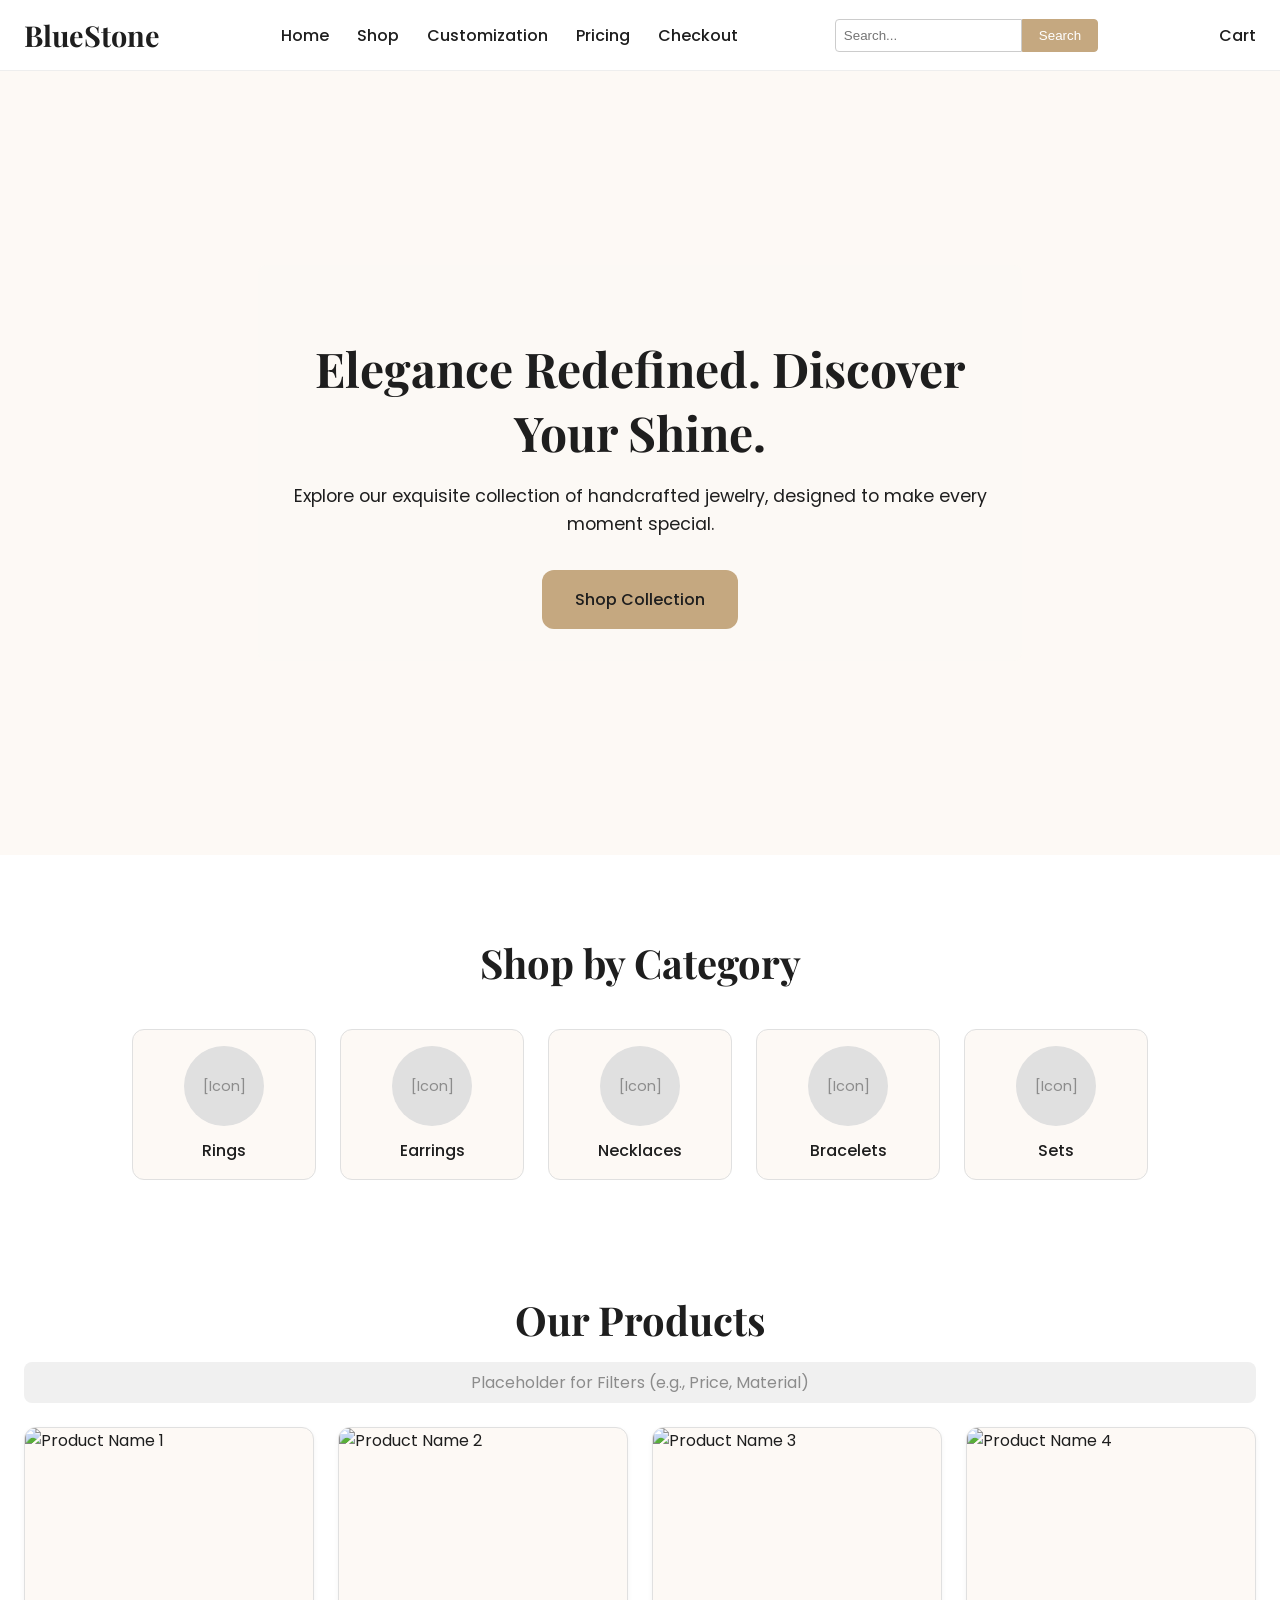
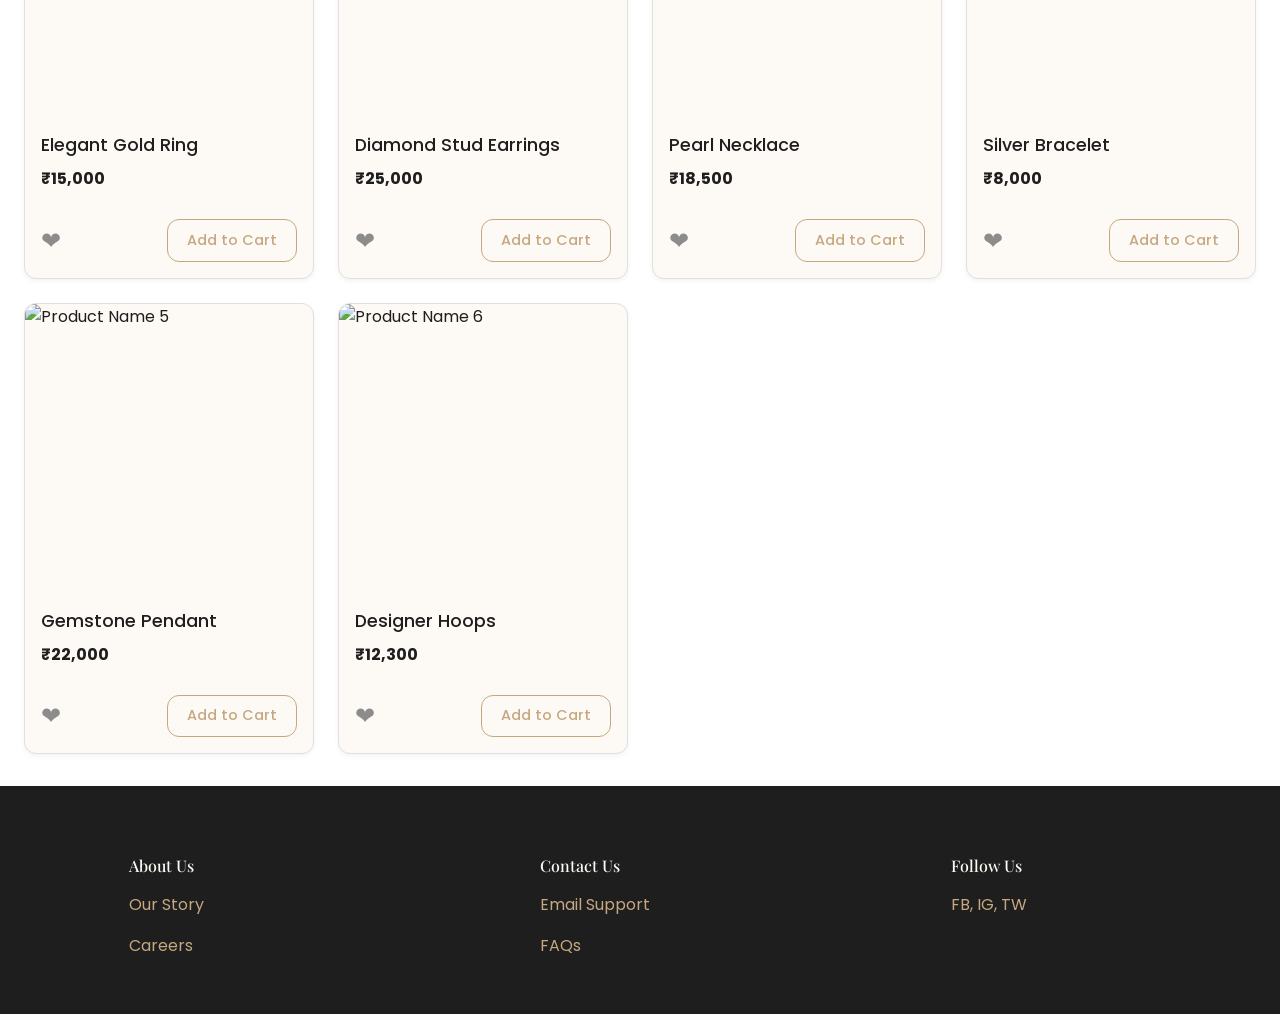
==== commit 19dbc9db: "Jules was unable to complete the task in time. Please review the work done so far and provide feedba" ====
--- a/index.html
+++ b/index.html
@@ -3,75 +3,171 @@
 <head>
     <meta charset="UTF-8">
     <meta name="viewport" content="width=device-width, initial-scale=1.0">
-    <title>Luxury Jewelry E-commerce</title>
-    <meta name="theme-color" content="#1B4CA1">
-    <link rel="manifest" href="manifest.json">
-    <link rel="stylesheet" href="assets/styles/main.css">
+    <title>BlueStone</title>
+    <link rel="preconnect" href="https://fonts.googleapis.com">
+    <link rel="preconnect" href="https://fonts.gstatic.com" crossorigin>
+    <link href="https://fonts.googleapis.com/css2?family=Playfair+Display:wght@300;500;700&family=Poppins:wght@300;500;700&display=swap" rel="stylesheet">
+    <link rel="stylesheet" href="css/style.css">
 </head>
 <body>
-    <header>
-        <div class="container header-container">
-            <div class="logo">Luxury Jewels</div>
-            <nav>
-                <ul>
-                    <li><a href="index.html">Home</a></li>
-                    <li><a href="products.html">Products</a></li>
-                    <li><a href="customize.html">AI Customize</a></li>
-                    <li><a href="pricing.html">Pricing</a></li>
-                    <li><a href="checkout.html">Checkout</a></li>
-                </ul>
-            </nav>
+    <header class="navbar">
+        <div class="logo">BlueStone</div>
+        <nav>
+            <ul>
+                <li><a href="index.html">Home</a></li>
+                <li><a href="index.html#products">Shop</a></li>
+                <li><a href="customization.html">Customization</a></li>
+                <li><a href="pricing.html">Pricing</a></li>
+                <li><a href="checkout.html">Checkout</a></li>
+            </ul>
+        </nav>
+        <div class="search-bar">
+            <input type="search" placeholder="Search...">
+            <button>Search</button>
         </div>
+        <div class="cart-icon"><a href="checkout.html" style="text-decoration:none; color:inherit;">Cart</a></div>
     </header>
-    <main>
-        <section id="hero-banner">
-            <h2>Discover Exquisite Jewelry</h2>
-            <p>Your one-stop shop for luxury and elegance.</p>
-            <a href="products.html" class="cta-button">Shop Now</a>
-        </section>
 
-        <section id="featured-categories">
-            <h2>Featured Categories</h2>
+    <section class="hero-section">
+        <div class="hero-content">
+            <h1>Elegance Redefined. Discover Your Shine.</h1>
+            <p>Explore our exquisite collection of handcrafted jewelry, designed to make every moment special.</p>
+            <a href="#" class="cta-button">Shop Collection</a>
+        </div>
+    </section>
+
+    <section class="shop-by-category-section" id="categories">
+        <h2>Shop by Category</h2>
+        <div class="category-container">
             <div class="category-item">
-                <h3>Necklaces</h3>
-                <p>Stunning necklaces for every occasion.</p>
+                <div class="category-icon"><span>[Icon]</span></div>
+                <h3>Rings</h3>
             </div>
             <div class="category-item">
-                <h3>Rings</h3>
-                <p>Elegant rings to cherish forever.</p>
+                <div class="category-icon"><span>[Icon]</span></div>
+                <h3>Earrings</h3>
             </div>
             <div class="category-item">
-                <h3>Earrings</h3>
-                <p>Beautiful earrings to complete your look.</p>
+                <div class="category-icon"><span>[Icon]</span></div>
+                <h3>Necklaces</h3>
             </div>
-        </section>
-
-        <section id="limited-offers">
-            <h2>Limited-Time Offers</h2>
-            <p>Don't miss out on our exclusive deals!</p>
-            <!-- Placeholder for offer items -->
-        </section>
-
-        <section id="ai-cta">
-            <h2>Design with AI</h2>
-            <p>Create your unique piece with our AI-powered customization tool.</p>
-            <a href="customize.html" class="cta-button">Design Your Own</a>
-        </section>
-    </main>
-    <footer>
-        <div class="container footer-container">
-            <div class="trust-signals">
-                <p>Secure Payments | Free Shipping | Authenticity Guaranteed</p>
+            <div class="category-item">
+                <div class="category-icon"><span>[Icon]</span></div>
+                <h3>Bracelets</h3>
             </div>
-            <div class="social-proof">
-                <p>Follow us: [Social Media Icons Placeholder]</p>
-                <!-- In a real scenario, replace placeholder with actual icons/links -->
-            </div>
-            <div class="copyright">
-                <p>&copy; 2023 Luxury Jewels. All rights reserved.</p>
+            <div class="category-item">
+                <div class="category-icon"><span>[Icon]</span></div>
+                <h3>Sets</h3>
             </div>
         </div>
+    </section>
+
+    <section class="product-grid-section" id="products">
+        <h2>Our Products</h2>
+        <div class="filter-controls">Placeholder for Filters (e.g., Price, Material)</div>
+        <div class="product-grid">
+            <!-- Product Card 1 -->
+            <div class="product-card">
+                <div class="product-image-container">
+                    <img src="https://via.placeholder.com/300x300/FDF9F5/1E1E1E?text=Product+Image+1" alt="Product Name 1">
+                </div>
+                <div class="product-info">
+                    <h3><a href="product-detail.html" style="text-decoration: none; color: inherit;">Elegant Gold Ring</a></h3>
+                    <p class="product-price">₹15,000</p>
+                </div>
+                <div class="product-actions">
+                    <a href="#" class="wishlist-icon">❤</a>
+                    <button class="add-to-cart-btn">Add to Cart</button>
+                </div>
+            </div>
+            <!-- Product Card 2 -->
+            <div class="product-card">
+                <div class="product-image-container">
+                    <img src="https://via.placeholder.com/300x300/FDF9F5/1E1E1E?text=Product+Image+2" alt="Product Name 2">
+                </div>
+                <div class="product-info">
+                    <h3>Diamond Stud Earrings</h3>
+                    <p class="product-price">₹25,000</p>
+                </div>
+                <div class="product-actions">
+                    <a href="#" class="wishlist-icon">❤</a>
+                    <button class="add-to-cart-btn">Add to Cart</button>
+                </div>
+            </div>
+            <!-- Product Card 3 -->
+            <div class="product-card">
+                <div class="product-image-container">
+                    <img src="https://via.placeholder.com/300x300/FDF9F5/1E1E1E?text=Product+Image+3" alt="Product Name 3">
+                </div>
+                <div class="product-info">
+                    <h3>Pearl Necklace</h3>
+                    <p class="product-price">₹18,500</p>
+                </div>
+                <div class="product-actions">
+                    <a href="#" class="wishlist-icon">❤</a>
+                    <button class="add-to-cart-btn">Add to Cart</button>
+                </div>
+            </div>
+            <!-- Product Card 4 -->
+            <div class="product-card">
+                <div class="product-image-container">
+                    <img src="https://via.placeholder.com/300x300/FDF9F5/1E1E1E?text=Product+Image+4" alt="Product Name 4">
+                </div>
+                <div class="product-info">
+                    <h3>Silver Bracelet</h3>
+                    <p class="product-price">₹8,000</p>
+                </div>
+                <div class="product-actions">
+                    <a href="#" class="wishlist-icon">❤</a>
+                    <button class="add-to-cart-btn">Add to Cart</button>
+                </div>
+            </div>
+            <!-- Product Card 5 -->
+            <div class="product-card">
+                <div class="product-image-container">
+                    <img src="https://via.placeholder.com/300x300/FDF9F5/1E1E1E?text=Product+Image+5" alt="Product Name 5">
+                </div>
+                <div class="product-info">
+                    <h3>Gemstone Pendant</h3>
+                    <p class="product-price">₹22,000</p>
+                </div>
+                <div class="product-actions">
+                    <a href="#" class="wishlist-icon">❤</a>
+                    <button class="add-to-cart-btn">Add to Cart</button>
+                </div>
+            </div>
+            <!-- Product Card 6 -->
+            <div class="product-card">
+                <div class="product-image-container">
+                    <img src="https://via.placeholder.com/300x300/FDF9F5/1E1E1E?text=Product+Image+6" alt="Product Name 6">
+                </div>
+                <div class="product-info">
+                    <h3>Designer Hoops</h3>
+                    <p class="product-price">₹12,300</p>
+                </div>
+                <div class="product-actions">
+                    <a href="#" class="wishlist-icon">❤</a>
+                    <button class="add-to-cart-btn">Add to Cart</button>
+                </div>
+            </div>
+        </div>
+    </section>
+
+    <footer>
+        <div class="footer-section">
+            <h4>About Us</h4>
+            <p><a href="#">Our Story</a></p>
+            <p><a href="#">Careers</a></p>
+        </div>
+        <div class="footer-section">
+            <h4>Contact Us</h4>
+            <p><a href="#">Email Support</a></p>
+            <p><a href="#">FAQs</a></p>
+        </div>
+        <div class="footer-section">
+            <h4>Follow Us</h4>
+            <p>FB, IG, TW</p>
+        </div>
     </footer>
-    <script src="scripts/app.js"></script>
 </body>
 </html>
--- a/css/style.css
+++ b/css/style.css
@@ -0,0 +1,1081 @@
+/* Basic Body Styling */
+body {
+    font-family: 'Poppins', sans-serif;
+    color: #1E1E1E; /* Charcoal Black */
+    background-color: #FDF9F5; /* Warm Off-white */
+    margin: 0;
+    padding: 0;
+    box-sizing: border-box;
+}
+
+/* Navbar Styling */
+.navbar {
+    display: flex;
+    justify-content: space-between;
+    align-items: center;
+    padding: 1rem 1.5rem;
+    background-color: #FFFFFF; /* Adding a white background for distinction */
+    border-bottom: 1px solid #EEEEEE; /* Light border for separation */
+}
+
+.logo {
+    font-family: 'Playfair Display', serif;
+    font-weight: 700;
+    font-size: 1.8rem;
+    color: #1E1E1E;
+}
+
+.navbar nav ul {
+    list-style: none;
+    padding: 0;
+    margin: 0;
+}
+
+/* Product Grid Section Styling */
+.product-grid-section {
+    padding: 2rem 1.5rem;
+    background-color: #FFFFFF; /* Ensuring contrast with off-white cards if body is also off-white */
+}
+
+.product-grid-section h2 {
+    font-family: 'Playfair Display', serif;
+    font-size: 2.5rem;
+    font-weight: 700;
+    margin-bottom: 1rem;
+    text-align: center;
+    color: #1E1E1E;
+}
+
+.filter-controls {
+    margin-bottom: 1.5rem;
+    text-align: center;
+    padding: 0.5rem;
+    background-color: #f0f0f0; /* Temporary placeholder style */
+    color: #8C8C8C;
+    border-radius: 8px;
+}
+
+.product-grid {
+    display: grid;
+    grid-template-columns: repeat(auto-fit, minmax(280px, 1fr));
+    gap: 1.5rem;
+}
+
+.product-card {
+    background-color: #FDF9F5; /* Warm Off-white */
+    border: 1px solid #E0E0E0;
+    border-radius: 12px;
+    overflow: hidden;
+    transition: all 0.3s ease;
+    box-shadow: 0 2px 5px rgba(0,0,0,0.05);
+    display: flex; /* Use flexbox for card layout */
+    flex-direction: column; /* Stack items vertically */
+}
+
+.product-card:hover {
+    box-shadow: 0 6px 20px rgba(0,0,0,0.1);
+    transform: translateY(-5px);
+}
+
+.product-image-container { /* Added this class for better control */
+    width: 100%;
+    position: relative; /* For potential future additions like quick view buttons */
+}
+
+.product-image-container img {
+    width: 100%;
+    height: auto;
+    display: block;
+    aspect-ratio: 1 / 1;
+    object-fit: cover;
+}
+
+.product-info {
+    padding: 1rem;
+    text-align: left;
+    flex-grow: 1; /* Allows info to take available space */
+}
+
+.product-card h3 {
+    font-family: 'Poppins', sans-serif;
+    font-size: 1.1rem;
+    font-weight: 500;
+    color: #1E1E1E;
+    margin: 0 0 0.5rem 0;
+}
+
+.product-price {
+    font-family: 'Poppins', sans-serif;
+    font-size: 1rem;
+    font-weight: 700;
+    color: #1E1E1E; /* Or #E67E22 for emphasis */
+    margin: 0 0 0.75rem 0;
+}
+
+.product-actions {
+    padding: 0 1rem 1rem 1rem;
+    display: flex;
+    justify-content: space-between;
+    align-items: center;
+    margin-top: auto; /* Pushes actions to the bottom if card heights vary slightly */
+}
+
+.wishlist-icon {
+    font-size: 1.5rem;
+    color: #8C8C8C; /* Muted Text */
+    text-decoration: none;
+    cursor: pointer;
+    background: none; /* If it's a button */
+    border: none; /* If it's a button */
+    padding: 0; /* If it's a button */
+}
+
+.wishlist-icon:hover {
+    color: #E67E22; /* Accent Orange */
+}
+
+.add-to-cart-btn {
+    background-color: transparent;
+    color: #C5A880; /* Accent Gold */
+    border: 1px solid #C5A880;
+    padding: 0.6rem 1.2rem;
+    border-radius: 12px;
+    text-decoration: none;
+    font-family: 'Poppins', sans-serif;
+    font-weight: 500;
+    font-size: 0.9rem;
+    transition: all 0.3s ease;
+    cursor: pointer;
+}
+
+.add-to-cart-btn:hover {
+    background-color: #C5A880;
+    color: #1E1E1E;
+}
+
+/* Product Detail Page Styling */
+.product-detail-container {
+    display: flex;
+    flex-wrap: wrap; /* Stack on mobile */
+    padding: 2rem 1.5rem;
+    gap: 2rem; /* Space between image gallery and info */
+    max-width: 1200px;
+    margin: 2rem auto; /* Center the container */
+    background-color: #FFFFFF; /* Optional: if page bg is different */
+    border-radius: 8px; /* Optional: if you want a card-like container */
+}
+
+.product-image-gallery {
+    flex: 1 1 50%; /* Grow and shrink, basis of 50% */
+    max-width: 500px; /* Max width for the image gallery */
+    display: flex;
+    flex-direction: column;
+    align-items: center; /* Center main image if it's narrower than container */
+}
+
+.main-product-image {
+    width: 100%;
+    max-width: 500px; /* Ensure it doesn't exceed its container's logical max size */
+    height: auto;
+    border-radius: 12px;
+    border: 1px solid #E0E0E0;
+    margin-bottom: 1rem; /* Space for thumbnails */
+}
+
+.thumbnail-images img {
+    width: 80px; /* Fixed size for thumbnails */
+    height: 80px;
+    border: 1px solid #ccc;
+    border-radius: 4px;
+    margin-right: 10px;
+    cursor: pointer;
+    object-fit: cover;
+    transition: border-color 0.3s ease;
+}
+
+.thumbnail-images img:hover {
+    border-color: #C5A880; /* Accent Gold on hover */
+}
+
+.product-details-info {
+    flex: 1 1 45%; /* Grow and shrink, basis of 45% */
+    display: flex;
+    flex-direction: column;
+}
+
+.product-details-info h1 {
+    font-family: 'Playfair Display', serif;
+    font-size: 2.8rem;
+    font-weight: 700;
+    color: #1E1E1E;
+    margin-bottom: 0.75rem;
+    line-height: 1.2;
+}
+
+.product-detail-price {
+    font-size: 1.8rem;
+    font-weight: 700;
+    color: #E67E22; /* Accent Orange for price */
+    margin-bottom: 1.5rem;
+}
+
+.product-options {
+    margin-bottom: 1.5rem;
+}
+
+.product-options label {
+    display: block;
+    margin-bottom: 0.5rem;
+    font-family: 'Poppins', sans-serif;
+    font-weight: 500;
+    color: #1E1E1E;
+}
+
+.product-options select {
+    padding: 0.75rem; /* Increased padding */
+    border-radius: 8px;
+    border: 1px solid #ccc;
+    width: 100%;
+    max-width: 250px; /* Slightly wider select */
+    font-family: 'Poppins', sans-serif;
+    font-size: 1rem;
+    background-color: #FDF9F5; /* Warm off-white bg */
+}
+
+.quantity-selector label {
+    display: block;
+    margin-bottom: 0.5rem;
+    font-family: 'Poppins', sans-serif;
+    font-weight: 500;
+}
+.quantity-selector input[type="number"] {
+     padding: 0.75rem;
+    border-radius: 8px;
+    border: 1px solid #ccc;
+    width: 70px; /* Adjusted width */
+    font-family: 'Poppins', sans-serif;
+    font-size: 1rem;
+    text-align: center;
+    background-color: #FDF9F5;
+}
+
+
+.add-to-cart-primary-btn {
+    background-color: #C5A880; /* Accent Gold */
+    color: #1E1E1E; /* Charcoal Black */
+    padding: 0.8rem 2.5rem;
+    border: none;
+    border-radius: 12px;
+    font-family: 'Poppins', sans-serif;
+    font-weight: 700;
+    font-size: 1rem;
+    cursor: pointer;
+    transition: all 0.3s ease;
+    text-transform: uppercase;
+    align-self: flex-start; /* Align button to the start of the flex container if info is flex column */
+    margin-top: 1rem; /* Ensure some space above */
+}
+
+.add-to-cart-primary-btn:hover {
+    background-color: #1E1E1E; /* Charcoal Black */
+    color: #C5A880; /* Accent Gold */
+    transform: translateY(-2px); /* Subtle lift */
+    box-shadow: 0 4px 10px rgba(0,0,0,0.1);
+}
+
+.product-description {
+    margin-top: 2rem;
+    padding-top: 1rem; /* Add some space above description if options are short */
+    border-top: 1px solid #E0E0E0; /* Separator line */
+}
+
+.product-description h3 {
+    font-family: 'Playfair Display', serif;
+    font-size: 1.5rem;
+    margin-bottom: 0.75rem; /* Adjusted margin */
+    color: #1E1E1E;
+}
+
+.product-description p {
+    line-height: 1.7; /* Slightly increased line height */
+    color: #555555; /* Darker grey for better readability */
+    font-family: 'Poppins', sans-serif;
+    font-size: 0.95rem;
+}
+
+/* Responsive adjustments for product detail page */
+@media (max-width: 768px) {
+    .product-detail-container {
+        flex-direction: column;
+        padding: 1rem;
+        margin: 1rem auto;
+    }
+    .product-image-gallery, .product-details-info {
+        flex-basis: 100%; /* Full width on smaller screens */
+        max-width: 100%;
+    }
+    .product-details-info h1 {
+        font-size: 2.2rem; /* Adjust font size for mobile */
+    }
+    .product-detail-price {
+        font-size: 1.5rem; /* Adjust font size for mobile */
+    }
+    .add-to-cart-primary-btn {
+        width: 100%; /* Full width button on mobile */
+        text-align: center;
+    }
+}
+
+/* Customization Page Specific Styles */
+.page-main-heading { /* General heading for new pages like customization.html */
+    text-align: center;
+    font-family: 'Playfair Display', serif;
+    font-size: 2.8rem; /* Larger than section headings */
+    font-weight: 700;
+    color: #1E1E1E;
+    margin: 2rem 0 2.5rem 0; /* More margin */
+}
+
+.manual-customization-section,
+.ai-customization-section {
+    padding: 2rem 1.5rem;
+    margin: 0 auto 2rem auto; /* Centering sections */
+    background-color: #FDF9F5; /* Warm Off-white */
+    border-radius: 12px;
+    box-shadow: 0 4px 15px rgba(0,0,0,0.05);
+    max-width: 900px; /* Max width for these content sections */
+}
+
+.manual-customization-section h2,
+.ai-customization-section h2 {
+    font-family: 'Playfair Display', serif;
+    font-size: 2rem;
+    font-weight: 700;
+    margin-bottom: 1.5rem;
+    color: #1E1E1E;
+    text-align: center; /* Center section headings */
+}
+
+.customization-form {
+    display: flex;
+    flex-direction: column;
+    align-items: center; /* Center form elements */
+}
+
+.customization-form label {
+    display: block;
+    margin-bottom: 0.5rem;
+    font-weight: 500;
+    font-family: 'Poppins', sans-serif;
+    color: #1E1E1E;
+    width: 100%;
+    max-width: 400px; /* Consistent max-width */
+}
+
+.customization-form select {
+    width: 100%;
+    padding: 0.75rem;
+    margin-bottom: 1.25rem; /* Increased margin */
+    border: 1px solid #ccc;
+    border-radius: 8px;
+    font-family: 'Poppins', sans-serif;
+    font-size: 1rem;
+    background-color: #FFFFFF; /* White background for select */
+    max-width: 400px; /* Consistent max-width */
+}
+
+.price-estimate {
+    font-size: 1.2rem;
+    font-weight: 700;
+    margin-top: 1rem;
+    color: #1E1E1E;
+    text-align: center; /* Center price estimate */
+}
+
+.price-estimate span { /* Applies to both estimated-price and ai-estimated-price */
+    color: #E67E22; /* Accent Orange */
+    font-weight: bold;
+}
+
+.ai-customization-layout {
+    display: flex;
+    flex-wrap: wrap; /* Stack on mobile */
+    gap: 2rem;
+    align-items: flex-start; /* Align items to the top */
+}
+
+.ai-controls {
+    flex: 1 1 45%; /* Takes up 45% of the container */
+    min-width: 300px; /* Minimum width before wrapping */
+}
+
+.ai-controls p {
+    font-family: 'Poppins', sans-serif;
+    margin-bottom: 0.75rem;
+    font-weight: 500;
+}
+
+#ai-prompt {
+    width: 100%;
+    min-height: 120px; /* Slightly taller */
+    padding: 0.75rem;
+    margin-bottom: 1rem;
+    border: 1px solid #ccc;
+    border-radius: 8px;
+    font-family: 'Poppins', sans-serif;
+    font-size: 1rem;
+    line-height: 1.5;
+    background-color: #FFFFFF;
+}
+
+#generate-ai-btn {
+    background-color: #C5A880; /* Accent Gold */
+    color: #1E1E1E; /* Charcoal Black */
+    padding: 0.7rem 1.5rem;
+    border: none;
+    border-radius: 12px;
+    font-family: 'Poppins', sans-serif;
+    font-weight: 500; /* Adjusted from 700 for less emphasis than primary CTA */
+    font-size: 1rem; /* Consistent font size */
+    cursor: pointer;
+    transition: all 0.3s ease;
+    display: block; /* Make it block to manage width/margin if needed */
+    width: 100%; /* Full width button */
+    max-width: 250px; /* Max width for the button */
+    margin: 0 auto; /* Center button if max-width is applied */
+}
+
+#generate-ai-btn:hover {
+    background-color: #1E1E1E; /* Charcoal Black */
+    color: #C5A880; /* Accent Gold */
+    transform: translateY(-2px);
+    box-shadow: 0 2px 8px rgba(0,0,0,0.1);
+}
+
+.ai-preview {
+    flex: 1 1 45%; /* Takes up 45% of the container */
+    min-width: 300px; /* Minimum width before wrapping */
+    padding: 1.5rem;
+    border: 1px solid #E0E0E0;
+    border-radius: 12px;
+    background-color: #FFFFFF; /* White background for preview box */
+    box-shadow: 0 2px 10px rgba(0,0,0,0.05);
+}
+
+.ai-preview h3 { /* "Generated Preview" */
+    font-family: 'Playfair Display', serif;
+    font-size: 1.6rem;
+    margin-bottom: 1rem;
+    color: #1E1E1E;
+    text-align: center;
+}
+
+.preview-image-placeholder {
+    width: 100%;
+    height: 250px;
+    background-color: #E9E9E9; /* Slightly lighter placeholder */
+    border-radius: 8px;
+    display: flex;
+    align-items: center;
+    justify-content: center;
+    margin-bottom: 1rem;
+    color: #8C8C8C;
+    font-style: italic;
+    font-size: 1rem;
+    border: 1px dashed #ccc; /* Dashed border for placeholder */
+}
+
+#ai-generated-name { /* "Generated Jewelry Name" */
+    font-family: 'Playfair Display', serif;
+    font-size: 1.5rem;
+    margin-bottom: 0.75rem; /* Adjusted margin */
+    color: #1E1E1E;
+    text-align: center;
+}
+
+.ai-preview p { /* For Status and AI Price Estimate */
+    font-family: 'Poppins', sans-serif;
+    font-size: 1rem;
+    color: #1E1E1E;
+    margin-bottom: 0.5rem;
+    text-align: center;
+}
+
+.status-badge { /* General status badge styling */
+    padding: 0.3rem 0.8rem;
+    border-radius: 12px;
+    font-size: 0.9rem;
+    font-weight: 500;
+    color: white;
+}
+
+.status-badge.pending {
+    background-color: #E67E22; /* Accent Orange for pending */
+}
+
+.status-badge.approved { /* Example for a future state */
+    background-color: #2ECC71; /* Green for approved */
+}
+
+/* Pricing Page Specific Styles */
+.pricing-section {
+    padding: 2rem 1.5rem;
+    margin: 0 auto 2rem auto; /* Centering sections */
+    background-color: #FDF9F5; /* Warm Off-white */
+    border-radius: 12px;
+    box-shadow: 0 4px 15px rgba(0,0,0,0.05);
+    max-width: 900px; /* Max width for these content sections */
+}
+
+.pricing-section h2 { /* Shared style for EMI, Bundle, Comparison section titles */
+    font-family: 'Playfair Display', serif;
+    font-size: 2rem;
+    font-weight: 700;
+    margin-bottom: 1.5rem;
+    color: #1E1E1E;
+    text-align: center;
+}
+
+/* EMI Calculator Styling */
+.emi-calculator {
+    display: flex;
+    flex-direction: column;
+    align-items: center; /* Center form elements */
+}
+
+.emi-calculator label {
+    display: block;
+    margin-bottom: 0.5rem;
+    font-weight: 500;
+    font-family: 'Poppins', sans-serif;
+    color: #1E1E1E;
+    width: 100%;
+    max-width: 300px; /* Max width for labels */
+}
+
+.emi-calculator input[type="number"],
+.emi-calculator select {
+    width: 100%;
+    padding: 0.75rem;
+    margin-bottom: 1.25rem;
+    border: 1px solid #ccc;
+    border-radius: 8px;
+    font-family: 'Poppins', sans-serif;
+    font-size: 1rem;
+    background-color: #FFFFFF;
+    max-width: 300px; /* Max width for inputs/select */
+}
+
+.emi-calculator p { /* For interest rate display */
+    margin-bottom: 1rem;
+    font-family: 'Poppins', sans-serif;
+    color: #1E1E1E;
+    text-align: center;
+    font-size: 0.9rem;
+}
+
+.emi-calculator p span {
+    font-weight: bold;
+}
+
+.emi-result {
+    font-size: 1.3rem;
+    font-weight: 700;
+    margin-top: 1rem;
+    color: #1E1E1E;
+    text-align: center;
+}
+
+.emi-result span { /* #monthly-emi */
+    color: #E67E22; /* Accent Orange */
+    font-weight: bold;
+}
+
+/* Bundle Offer Card Styling */
+.bundle-offer-card {
+    background-color: #FFFFFF;
+    padding: 2rem; /* Increased padding */
+    border: 1px solid #C5A880; /* Accent Gold border */
+    border-radius: 12px;
+    text-align: center;
+    margin-bottom: 1.5rem; /* Space between multiple bundle cards */
+    box-shadow: 0 2px 8px rgba(197, 168, 128, 0.2); /* Subtle shadow with accent color hint */
+}
+
+.bundle-offer-card h3 {
+    font-family: 'Playfair Display', serif;
+    font-size: 1.8rem; /* Slightly larger */
+    margin-bottom: 0.75rem; /* Adjusted margin */
+    color: #1E1E1E;
+}
+
+.bundle-discount {
+    font-size: 1.3rem; /* Slightly larger */
+    font-weight: 700;
+    color: #E67E22; /* Accent Orange */
+    margin-bottom: 1rem;
+}
+
+.bundle-offer-card ul {
+    list-style: none;
+    padding: 0;
+    margin-bottom: 1.5rem; /* Increased margin */
+    font-family: 'Poppins', sans-serif;
+    color: #555; /* Darker grey for list items */
+}
+
+.bundle-offer-card ul li {
+    margin-bottom: 0.5rem; /* Spacing for list items */
+    position: relative; /* For custom bullet */
+    padding-left: 1.2rem; /* Space for custom bullet */
+}
+
+.bundle-offer-card ul li::before { /* Custom bullet point */
+    content: '✔'; /* Checkmark or other icon */
+    color: #C5A880; /* Accent Gold */
+    position: absolute;
+    left: 0;
+    font-weight: bold;
+}
+
+
+.bundle-price {
+    font-size: 1.4rem; /* Larger price */
+    font-weight: 700; /* Bolder price */
+    color: #1E1E1E;
+    margin-bottom: 1.5rem; /* Space before button */
+}
+
+/* Original Price Strikethrough (already defined, ensure it's sufficient) */
+.original-price-strikethrough {
+    text-decoration: line-through;
+    color: #8C8C8C; /* Muted Text */
+    margin-left: 0.5rem;
+    font-weight: normal; /* Ensure it's not bold if bundle-price is bold */
+    font-size: 1rem; /* Smaller than current price */
+}
+
+/* CTA Button for Bundle (ensure .cta-button style is appropriate or create specific one) */
+.bundle-offer-card .cta-button {
+    /* Assuming .cta-button is already styled globally */
+    padding: 0.8rem 2rem; /* Adjust if needed */
+    font-size: 1rem;
+}
+
+/* Price Comparison Item Styling */
+.price-comparison-item {
+    background-color: #FFFFFF;
+    padding: 1.5rem;
+    border: 1px solid #E0E0E0; /* Lighter border than bundle */
+    border-radius: 12px;
+    text-align: center;
+    margin-bottom: 1.5rem; /* Space between multiple comparison items */
+}
+
+.price-comparison-item h4 {
+    font-family: 'Playfair Display', serif;
+    font-size: 1.5rem; /* Adjusted size */
+    margin-bottom: 0.75rem;
+    color: #1E1E1E;
+}
+
+.price-comparison-item p {
+    font-family: 'Poppins', sans-serif;
+    font-size: 1.1rem; /* Adjusted size */
+    color: #555;
+    margin-bottom: 0.5rem;
+}
+
+.current-price-bold {
+    font-weight: 700;
+    color: #1E1E1E; /* Or #E67E22 if preferred */
+    font-size: 1.2rem; /* Slightly larger for emphasis */
+}
+
+/* Ensure page container has some base styling if not already globally defined */
+.page-container {
+    max-width: 1200px; /* Example max width */
+    margin: 0 auto; /* Center page content */
+    padding: 0 1.5rem; /* Side padding for the overall page content if needed */
+}
+
+/* Checkout Page Specific Styles */
+.checkout-layout {
+    display: flex;
+    flex-wrap: wrap; /* Allows summary to wrap below forms on smaller screens */
+    gap: 2rem;
+    padding: 1rem 1.5rem; /* Padding for the overall layout */
+    max-width: 1300px;
+    margin: 2rem auto; /* Centering the layout */
+}
+
+.checkout-forms {
+    flex: 2 1 600px; /* Takes more space, basis 600px */
+    min-width: 300px; /* Minimum width before wrapping */
+}
+
+.checkout-step {
+    margin-bottom: 2rem;
+    padding: 2rem; /* Increased padding */
+    background-color: #FDF9F5; /* Warm Off-white */
+    border-radius: 12px;
+    box-shadow: 0 2px 8px rgba(0,0,0,0.05);
+}
+
+.checkout-step h2 {
+    font-family: 'Playfair Display', serif;
+    font-size: 1.8rem;
+    margin-bottom: 1.5rem;
+    color: #1E1E1E;
+    border-bottom: 1px solid #E0E0E0; /* Lighter border */
+    padding-bottom: 0.75rem; /* Increased padding */
+}
+
+.checkout-step label { /* Default label styling */
+    display: block;
+    margin-bottom: 0.5rem;
+    font-weight: 500;
+    font-size: 0.9rem;
+    color: #333;
+    font-family: 'Poppins', sans-serif;
+}
+
+.checkout-step input[type='text'],
+.checkout-step input[type='email'],
+.checkout-step input[type='tel'],
+.checkout-step input[type='number'],
+.checkout-step select {
+    width: 100%;
+    padding: 0.8rem;
+    margin-bottom: 1.25rem; /* Increased margin */
+    border: 1px solid #ccc;
+    border-radius: 8px;
+    font-family: 'Poppins', sans-serif;
+    font-size: 1rem;
+    box-sizing: border-box; /* Ensure padding doesn't add to width */
+}
+
+.checkout-step input:focus,
+.checkout-step select:focus {
+    border-color: #C5A880; /* Accent Gold */
+    outline: none;
+    box-shadow: 0 0 0 3px rgba(197, 168, 128, 0.2); /* Softer focus shadow */
+}
+
+/* Specific for inline labels like checkboxes/radios */
+.checkbox-container label.inline-label,
+.radio-group label.inline-label {
+    display: inline-block;
+    margin-left: 0.5rem;
+    font-weight: normal;
+    font-size: 1rem; /* Match input font size */
+    vertical-align: middle;
+}
+.checkbox-container input[type="checkbox"],
+.radio-group input[type="radio"] {
+    vertical-align: middle;
+    margin-right: 0.25rem;
+}
+
+
+.conditional-payment-details { /* For Card and UPI details */
+    padding-left: 25px; /* Indent payment specific fields */
+    margin-top: 0.5rem;
+    margin-bottom: 1rem;
+    border-left: 2px solid #C5A880; /* Accent line */
+}
+
+.place-order-btn {
+    /* Assuming .cta-button and .primary-cta provide base styling */
+    width: 100%;
+    text-transform: uppercase;
+    font-size: 1.1rem;
+    padding: 1rem;
+    font-weight: 700; /* Make it bolder */
+    margin-top: 1rem; /* Space above button */
+}
+
+/* Order Summary Section */
+.order-summary-sticky {
+    flex: 1 1 320px; /* Basis 320px, allows it to grow */
+    min-width: 300px; /* Minimum width before wrapping */
+    background-color: #FDF9F5;
+    padding: 2rem; /* Increased padding */
+    border-radius: 12px;
+    box-shadow: 0 2px 8px rgba(0,0,0,0.05);
+    height: fit-content; /* So it doesn't stretch full height of forms */
+    position: sticky;
+    top: 100px; /* Adjust based on actual navbar height + desired gap */
+}
+
+.order-summary-sticky h2 {
+    font-family: 'Playfair Display', serif;
+    font-size: 1.8rem;
+    margin-bottom: 1.5rem;
+    color: #1E1E1E;
+    border-bottom: 1px solid #E0E0E0;
+    padding-bottom: 0.75rem;
+}
+
+.summary-item {
+    display: flex;
+    justify-content: space-between;
+    margin-bottom: 0.75rem;
+    font-family: 'Poppins', sans-serif;
+    font-size: 0.9rem;
+}
+
+.summary-item p:first-child {
+    color: #555; /* Muted color for item name */
+}
+
+.summary-item p:last-child {
+    font-weight: 500;
+    color: #1E1E1E;
+}
+
+.summary-hr {
+    border: 0;
+    border-top: 1px solid #E0E0E0;
+    margin: 1rem 0;
+}
+
+.summary-line {
+    display: flex;
+    justify-content: space-between;
+    font-family: 'Poppins', sans-serif;
+    font-size: 1rem;
+    margin-bottom: 0.75rem;
+}
+.summary-line .summary-value { /* To align values to the right if using float/flex on parent */
+    font-weight: 500;
+}
+
+
+.summary-total {
+    display: flex;
+    justify-content: space-between;
+    font-size: 1.3rem;
+    font-weight: 700;
+    color: #1E1E1E;
+    margin-top: 1rem;
+    border-top: 2px solid #1E1E1E; /* Stronger border for total */
+    padding-top: 1rem;
+}
+.summary-total .summary-value {
+    font-weight: 700;
+}
+
+
+/* Responsive Adjustments for Checkout */
+@media (max-width: 992px) { /* Adjust breakpoint as needed for when summary should stack */
+    .checkout-layout {
+        flex-direction: column;
+    }
+    .order-summary-sticky {
+        position: static; /* Remove stickiness on smaller screens */
+        margin-top: 2rem; /* Add space when it stacks */
+        width: 100%; /* Take full width */
+    }
+}
+
+@media (max-width: 768px) {
+    .checkout-step {
+        padding: 1.5rem; /* Reduce padding on smaller screens */
+    }
+    .checkout-step h2, .order-summary-sticky h2 {
+        font-size: 1.6rem;
+    }
+}
+
+.navbar nav ul li {
+    display: inline-block;
+    margin-left: 1.5rem;
+}
+
+.navbar nav ul li a {
+    text-decoration: none;
+    color: #1E1E1E;
+    font-weight: 500;
+}
+
+.navbar nav ul li a:hover {
+    color: #C5A880; /* Accent Gold for hover */
+}
+
+.search-bar {
+    display: flex;
+    align-items: center;
+}
+
+.search-bar input[type="search"] {
+    padding: 0.5rem;
+    border: 1px solid #CCCCCC;
+    border-radius: 4px 0 0 4px;
+    outline: none;
+}
+
+.search-bar button {
+    padding: 0.5rem 1rem;
+    border: 1px solid #C5A880;
+    background-color: #C5A880;
+    color: #FFFFFF;
+    border-radius: 0 4px 4px 0;
+    cursor: pointer;
+}
+
+.cart-icon {
+    /* Basic styling, can be replaced with an SVG icon */
+    font-weight: 500;
+    padding-left: 1.5rem;
+}
+
+/* Footer Styling */
+footer {
+    padding: 2rem 1.5rem;
+    background-color: #1E1E1E; /* Charcoal Black */
+    color: #FDF9F5; /* Warm Off-white */
+    display: flex;
+    justify-content: space-around; /* Distribute sections evenly */
+    flex-wrap: wrap; /* Allow sections to wrap on smaller screens */
+}
+
+.footer-section {
+    margin: 1rem; /* Add some margin around sections */
+    min-width: 200px; /* Minimum width for sections */
+}
+
+.footer-section h4 {
+    font-family: 'Playfair Display', serif;
+    font-weight: 500;
+    color: #FDF9F5;
+    margin-bottom: 1rem;
+}
+
+.footer-section p, .footer-section a {
+    color: #C5A880; /* Accent Gold */
+    text-decoration: none;
+    margin-bottom: 0.5rem; /* Spacing for links/text */
+}
+
+.footer-section a:hover {
+    text-decoration: underline;
+}
+
+/* Hero Section Styling */
+.hero-section {
+    background-image: url('https://via.placeholder.com/1920x1080/FDF9F5/1E1E1E?text=Hero+Image+Placeholder');
+    background-size: cover;
+    background-position: center;
+    min-height: 80vh; /* Or a fixed height like 600px */
+    display: flex;
+    align-items: center;
+    justify-content: center;
+    padding: 2rem 1.5rem;
+    text-align: center; /* Fallback for older browsers if flex centering has issues */
+}
+
+.hero-content {
+    max-width: 700px;
+    background-color: rgba(253, 249, 245, 0.8); /* Semi-transparent Warm Off-white overlay for readability */
+    padding: 2rem;
+    border-radius: 8px;
+}
+
+.hero-section h1 {
+    font-family: 'Playfair Display', serif;
+    font-size: 3rem;
+    font-weight: 700;
+    margin-bottom: 1rem;
+    color: #1E1E1E;
+}
+
+.hero-section p {
+    font-family: 'Poppins', sans-serif;
+    font-size: 1.1rem;
+    margin-bottom: 2rem;
+    color: #1E1E1E; /* Charcoal Black */
+    line-height: 1.6;
+}
+
+.cta-button {
+    display: inline-block;
+    background-color: #C5A880; /* Accent Gold */
+    color: #1E1E1E; /* Charcoal Black */
+    padding: 1rem 2rem;
+    text-decoration: none;
+    font-family: 'Poppins', sans-serif;
+    font-weight: 500;
+    border-radius: 12px;
+    transition: all 0.3s ease;
+    border: 1px solid transparent; /* For smooth hover transition */
+}
+
+.cta-button:hover {
+    background-color: #1E1E1E; /* Charcoal Black */
+    color: #C5A880; /* Accent Gold */
+    border: 1px solid #C5A880; /* Accent Gold border */
+}
+
+/* Shop by Category Section Styling */
+.shop-by-category-section {
+    padding: 3rem 1.5rem; /* Increased padding */
+    text-align: center;
+    background-color: #FFFFFF; /* White background for this section for contrast */
+}
+
+.shop-by-category-section h2 {
+    font-family: 'Playfair Display', serif;
+    font-size: 2.5rem;
+    font-weight: 700;
+    margin-bottom: 2.5rem; /* Increased margin */
+    color: #1E1E1E;
+}
+
+.category-container {
+    display: flex;
+    flex-wrap: wrap;
+    justify-content: center;
+    gap: 1.5rem;
+}
+
+.category-item {
+    text-align: center;
+    width: 150px;
+    padding: 1rem;
+    background-color: #FDF9F5; /* Warm Off-white */
+    border: 1px solid #E0E0E0;
+    border-radius: 12px;
+    transition: all 0.3s ease;
+    cursor: pointer; /* Indicate items are clickable */
+}
+
+.category-item:hover {
+    box-shadow: 0 4px 15px rgba(0,0,0,0.1);
+    transform: translateY(-5px);
+}
+
+.category-icon {
+    width: 80px;
+    height: 80px;
+    background-color: #E0E0E0; /* Light Grey placeholder */
+    border-radius: 50%;
+    margin: 0 auto 0.75rem auto;
+    display: flex;
+    align-items: center;
+    justify-content: center;
+    font-size: 0.9rem;
+    color: #8C8C8C; /* Grey text for placeholder */
+}
+
+.category-icon span { /* If you used span inside for [Icon] text */
+    display: block;
+}
+
+.category-item h3 {
+    font-family: 'Poppins', sans-serif;
+    font-size: 1rem;
+    font-weight: 500;
+    color: #1E1E1E;
+    margin: 0;
+}
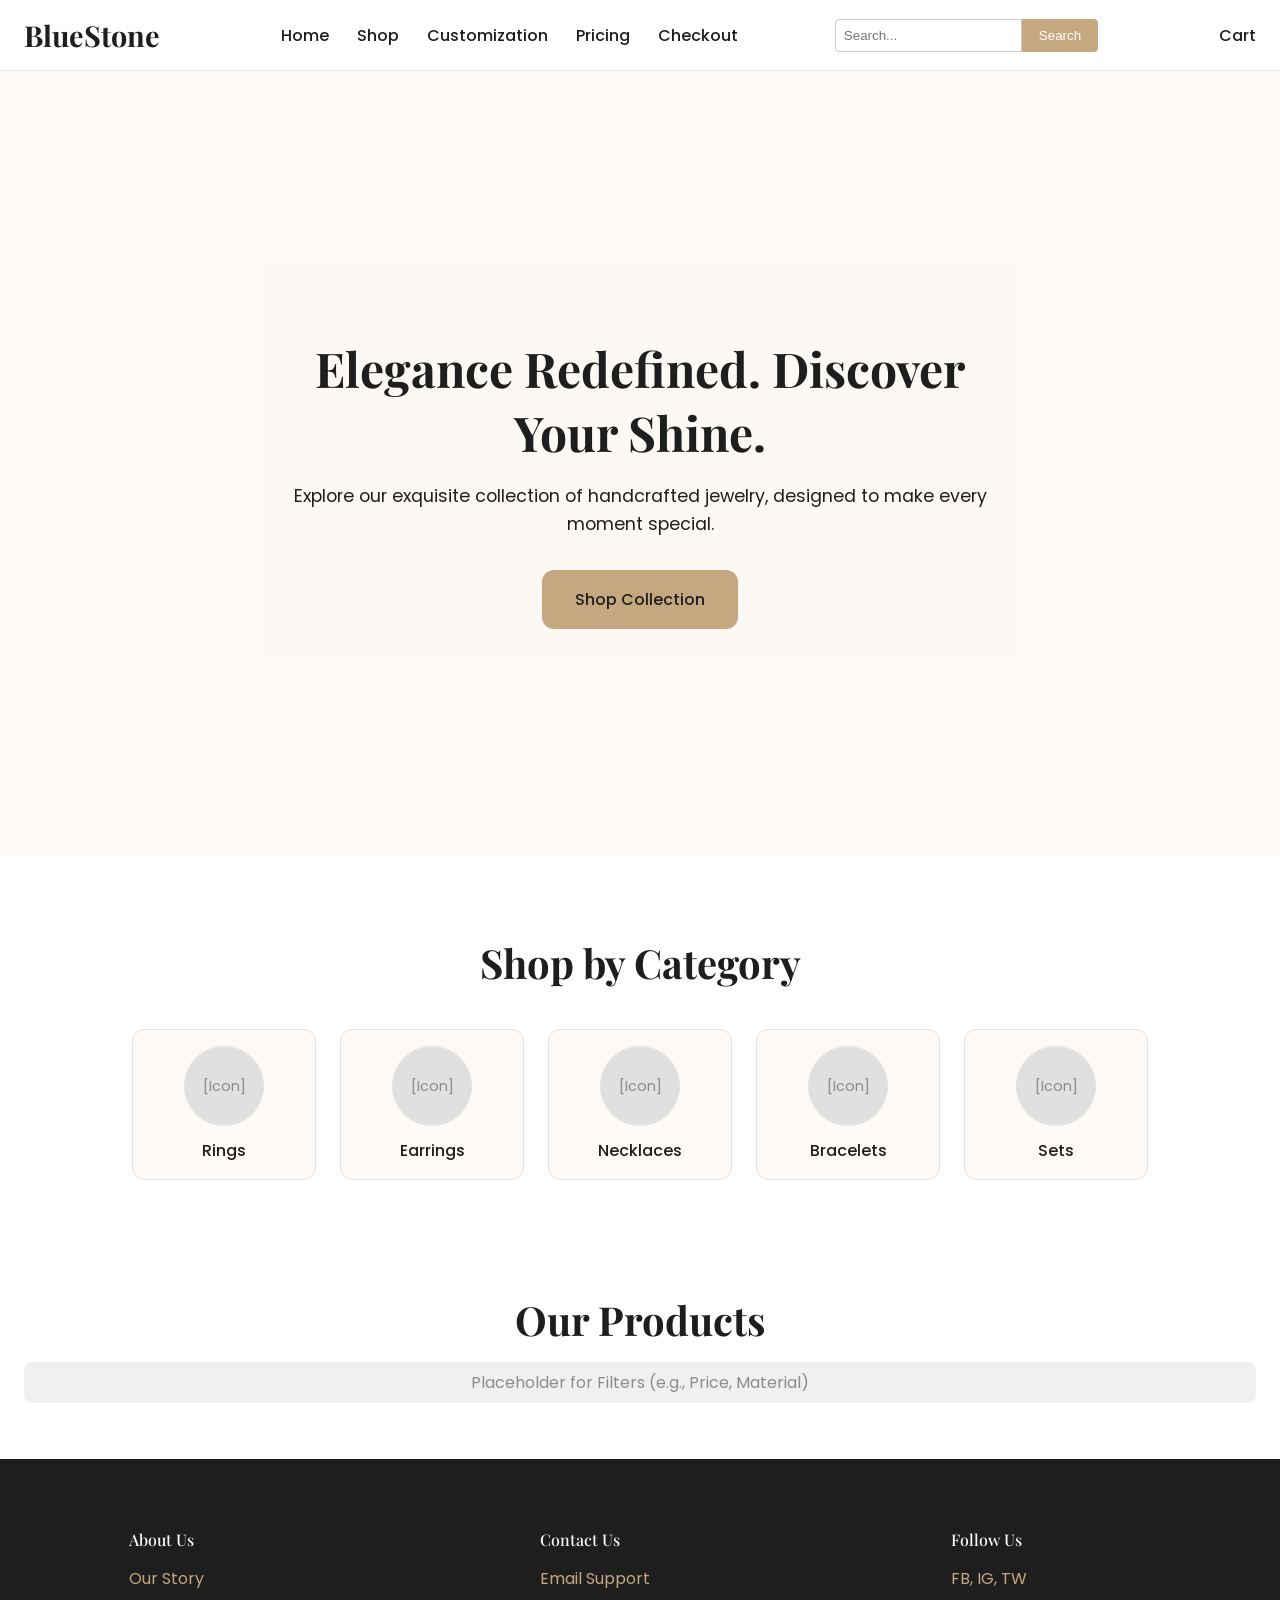
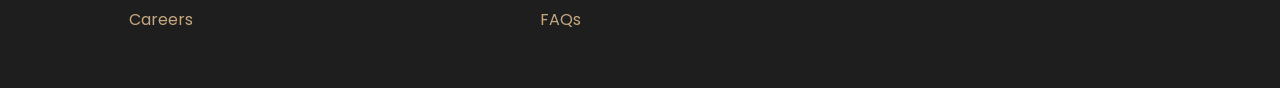
==== commit 90907420: "feat: Implement BlueStone Premium Jewelry Website This commit delivers the fully developed BlueStone" ====
--- a/index.html
+++ b/index.html
@@ -65,89 +65,22 @@
     <section class="product-grid-section" id="products">
         <h2>Our Products</h2>
         <div class="filter-controls">Placeholder for Filters (e.g., Price, Material)</div>
-        <div class="product-grid">
-            <!-- Product Card 1 -->
-            <div class="product-card">
+        <div class="product-grid" id="product-grid-main">
+            <!-- Product cards will be dynamically inserted here by JavaScript -->
+            <!-- Single template card (optional, can be removed if JS generates all from scratch) -->
+            <div class="product-card" data-product-id="" style="display: none;"> <!-- Template hidden by default -->
                 <div class="product-image-container">
-                    <img src="https://via.placeholder.com/300x300/FDF9F5/1E1E1E?text=Product+Image+1" alt="Product Name 1">
+                    <a href="product-detail.html"> <!-- Link will be updated by JS -->
+                        <img src="https://via.placeholder.com/300x300/FDF9F5/1E1E1E?text=Loading..." alt="Product Image" class="product-image">
+                    </a>
                 </div>
                 <div class="product-info">
-                    <h3><a href="product-detail.html" style="text-decoration: none; color: inherit;">Elegant Gold Ring</a></h3>
-                    <p class="product-price">₹15,000</p>
+                    <h3 class="product-name"><a href="product-detail.html">Product Name</a></h3> <!-- Link & text by JS -->
+                    <p class="product-price">₹--</p>
                 </div>
                 <div class="product-actions">
-                    <a href="#" class="wishlist-icon">❤</a>
-                    <button class="add-to-cart-btn">Add to Cart</button>
-                </div>
-            </div>
-            <!-- Product Card 2 -->
-            <div class="product-card">
-                <div class="product-image-container">
-                    <img src="https://via.placeholder.com/300x300/FDF9F5/1E1E1E?text=Product+Image+2" alt="Product Name 2">
-                </div>
-                <div class="product-info">
-                    <h3>Diamond Stud Earrings</h3>
-                    <p class="product-price">₹25,000</p>
-                </div>
-                <div class="product-actions">
-                    <a href="#" class="wishlist-icon">❤</a>
-                    <button class="add-to-cart-btn">Add to Cart</button>
-                </div>
-            </div>
-            <!-- Product Card 3 -->
-            <div class="product-card">
-                <div class="product-image-container">
-                    <img src="https://via.placeholder.com/300x300/FDF9F5/1E1E1E?text=Product+Image+3" alt="Product Name 3">
-                </div>
-                <div class="product-info">
-                    <h3>Pearl Necklace</h3>
-                    <p class="product-price">₹18,500</p>
-                </div>
-                <div class="product-actions">
-                    <a href="#" class="wishlist-icon">❤</a>
-                    <button class="add-to-cart-btn">Add to Cart</button>
-                </div>
-            </div>
-            <!-- Product Card 4 -->
-            <div class="product-card">
-                <div class="product-image-container">
-                    <img src="https://via.placeholder.com/300x300/FDF9F5/1E1E1E?text=Product+Image+4" alt="Product Name 4">
-                </div>
-                <div class="product-info">
-                    <h3>Silver Bracelet</h3>
-                    <p class="product-price">₹8,000</p>
-                </div>
-                <div class="product-actions">
-                    <a href="#" class="wishlist-icon">❤</a>
-                    <button class="add-to-cart-btn">Add to Cart</button>
-                </div>
-            </div>
-            <!-- Product Card 5 -->
-            <div class="product-card">
-                <div class="product-image-container">
-                    <img src="https://via.placeholder.com/300x300/FDF9F5/1E1E1E?text=Product+Image+5" alt="Product Name 5">
-                </div>
-                <div class="product-info">
-                    <h3>Gemstone Pendant</h3>
-                    <p class="product-price">₹22,000</p>
-                </div>
-                <div class="product-actions">
-                    <a href="#" class="wishlist-icon">❤</a>
-                    <button class="add-to-cart-btn">Add to Cart</button>
-                </div>
-            </div>
-            <!-- Product Card 6 -->
-            <div class="product-card">
-                <div class="product-image-container">
-                    <img src="https://via.placeholder.com/300x300/FDF9F5/1E1E1E?text=Product+Image+6" alt="Product Name 6">
-                </div>
-                <div class="product-info">
-                    <h3>Designer Hoops</h3>
-                    <p class="product-price">₹12,300</p>
-                </div>
-                <div class="product-actions">
-                    <a href="#" class="wishlist-icon">❤</a>
-                    <button class="add-to-cart-btn">Add to Cart</button>
+                    <a href="#" class="wishlist-icon" title="Add to Wishlist">❤</a>
+                    <button class="btn btn-secondary add-to-cart-btn">Add to Cart</button>
                 </div>
             </div>
         </div>
--- a/css/style.css
+++ b/css/style.css
@@ -14,8 +14,8 @@
     justify-content: space-between;
     align-items: center;
     padding: 1rem 1.5rem;
-    background-color: #FFFFFF; /* Adding a white background for distinction */
-    border-bottom: 1px solid #EEEEEE; /* Light border for separation */
+    background-color: #FFFFFF;
+    border-bottom: 1px solid #EEEEEE;
 }
 
 .logo {
@@ -31,10 +31,207 @@
     margin: 0;
 }
 
+.navbar nav ul li {
+    display: inline-block;
+    margin-left: 1.5rem;
+}
+
+.navbar nav ul li a {
+    text-decoration: none;
+    color: #1E1E1E;
+    font-weight: 500;
+}
+
+.navbar nav ul li a:hover {
+    color: #C5A880;
+}
+
+.search-bar {
+    display: flex;
+    align-items: center;
+}
+
+.search-bar input[type="search"] {
+    padding: 0.5rem;
+    border: 1px solid #CCCCCC;
+    border-radius: 4px 0 0 4px;
+    outline: none;
+}
+
+.search-bar button {
+    padding: 0.5rem 1rem;
+    border: 1px solid #C5A880;
+    background-color: #C5A880;
+    color: #FFFFFF;
+    border-radius: 0 4px 4px 0;
+    cursor: pointer;
+}
+
+.cart-icon {
+    font-weight: 500;
+    padding-left: 1.5rem;
+}
+.cart-icon a {
+    text-decoration: none;
+    color: inherit;
+}
+
+
+/* Footer Styling */
+footer {
+    padding: 2rem 1.5rem;
+    background-color: #1E1E1E;
+    color: #FDF9F5;
+    display: flex;
+    justify-content: space-around;
+    flex-wrap: wrap;
+}
+
+.footer-section {
+    margin: 1rem;
+    min-width: 200px;
+}
+
+.footer-section h4 {
+    font-family: 'Playfair Display', serif;
+    font-weight: 500;
+    color: #FDF9F5;
+    margin-bottom: 1rem;
+}
+
+.footer-section p, .footer-section a {
+    color: #C5A880;
+    text-decoration: none;
+    margin-bottom: 0.5rem;
+}
+
+.footer-section a:hover {
+    text-decoration: underline;
+}
+
+/* Hero Section Styling */
+.hero-section {
+    background-image: url('https://via.placeholder.com/1920x1080/FDF9F5/1E1E1E?text=Hero+Image+Placeholder');
+    background-size: cover;
+    background-position: center;
+    min-height: 80vh;
+    display: flex;
+    align-items: center;
+    justify-content: center;
+    padding: 2rem 1.5rem;
+    text-align: center;
+}
+
+.hero-content {
+    max-width: 700px;
+    background-color: rgba(253, 249, 245, 0.8);
+    padding: 2rem;
+    border-radius: 8px;
+}
+
+.hero-section h1 {
+    font-family: 'Playfair Display', serif;
+    font-size: 3rem;
+    font-weight: 700;
+    margin-bottom: 1rem;
+    color: #1E1E1E;
+}
+
+.hero-section p {
+    font-family: 'Poppins', sans-serif;
+    font-size: 1.1rem;
+    margin-bottom: 2rem;
+    color: #1E1E1E;
+    line-height: 1.6;
+}
+
+.cta-button { /* General CTA button, can be specialized */
+    display: inline-block;
+    background-color: #C5A880;
+    color: #1E1E1E;
+    padding: 1rem 2rem;
+    text-decoration: none;
+    font-family: 'Poppins', sans-serif;
+    font-weight: 500;
+    border-radius: 12px;
+    transition: all 0.3s ease;
+    border: 1px solid transparent;
+    cursor: pointer;
+}
+
+.cta-button:hover {
+    background-color: #1E1E1E;
+    color: #C5A880;
+    border: 1px solid #C5A880;
+}
+
+/* Shop by Category Section Styling */
+.shop-by-category-section {
+    padding: 3rem 1.5rem;
+    text-align: center;
+    background-color: #FFFFFF;
+}
+
+.shop-by-category-section h2 {
+    font-family: 'Playfair Display', serif;
+    font-size: 2.5rem;
+    font-weight: 700;
+    margin-bottom: 2.5rem;
+    color: #1E1E1E;
+}
+
+.category-container {
+    display: flex;
+    flex-wrap: wrap;
+    justify-content: center;
+    gap: 1.5rem;
+}
+
+.category-item {
+    text-align: center;
+    width: 150px;
+    padding: 1rem;
+    background-color: #FDF9F5;
+    border: 1px solid #E0E0E0;
+    border-radius: 12px;
+    transition: all 0.3s ease;
+    cursor: pointer;
+}
+
+.category-item:hover {
+    box-shadow: 0 4px 15px rgba(0,0,0,0.1);
+    transform: translateY(-5px);
+}
+
+.category-icon {
+    width: 80px;
+    height: 80px;
+    background-color: #E0E0E0;
+    border-radius: 50%;
+    margin: 0 auto 0.75rem auto;
+    display: flex;
+    align-items: center;
+    justify-content: center;
+    font-size: 0.9rem;
+    color: #8C8C8C;
+}
+
+.category-icon span {
+    display: block;
+}
+
+.category-item h3 {
+    font-family: 'Poppins', sans-serif;
+    font-size: 1rem;
+    font-weight: 500;
+    color: #1E1E1E;
+    margin: 0;
+}
+
 /* Product Grid Section Styling */
 .product-grid-section {
     padding: 2rem 1.5rem;
-    background-color: #FFFFFF; /* Ensuring contrast with off-white cards if body is also off-white */
+    background-color: #FFFFFF;
 }
 
 .product-grid-section h2 {
@@ -50,7 +247,7 @@
     margin-bottom: 1.5rem;
     text-align: center;
     padding: 0.5rem;
-    background-color: #f0f0f0; /* Temporary placeholder style */
+    background-color: #f0f0f0;
     color: #8C8C8C;
     border-radius: 8px;
 }
@@ -62,14 +259,14 @@
 }
 
 .product-card {
-    background-color: #FDF9F5; /* Warm Off-white */
+    background-color: #FDF9F5;
     border: 1px solid #E0E0E0;
     border-radius: 12px;
     overflow: hidden;
     transition: all 0.3s ease;
     box-shadow: 0 2px 5px rgba(0,0,0,0.05);
-    display: flex; /* Use flexbox for card layout */
-    flex-direction: column; /* Stack items vertically */
+    display: flex;
+    flex-direction: column;
 }
 
 .product-card:hover {
@@ -77,9 +274,9 @@
     transform: translateY(-5px);
 }
 
-.product-image-container { /* Added this class for better control */
+.product-image-container {
     width: 100%;
-    position: relative; /* For potential future additions like quick view buttons */
+    position: relative;
 }
 
 .product-image-container img {
@@ -93,7 +290,7 @@
 .product-info {
     padding: 1rem;
     text-align: left;
-    flex-grow: 1; /* Allows info to take available space */
+    flex-grow: 1;
 }
 
 .product-card h3 {
@@ -103,12 +300,17 @@
     color: #1E1E1E;
     margin: 0 0 0.5rem 0;
 }
+.product-card h3 a {
+    text-decoration: none;
+    color: inherit;
+}
+
 
 .product-price {
     font-family: 'Poppins', sans-serif;
     font-size: 1rem;
     font-weight: 700;
-    color: #1E1E1E; /* Or #E67E22 for emphasis */
+    color: #1E1E1E;
     margin: 0 0 0.75rem 0;
 }
 
@@ -117,26 +319,26 @@
     display: flex;
     justify-content: space-between;
     align-items: center;
-    margin-top: auto; /* Pushes actions to the bottom if card heights vary slightly */
+    margin-top: auto;
 }
 
 .wishlist-icon {
     font-size: 1.5rem;
-    color: #8C8C8C; /* Muted Text */
+    color: #8C8C8C;
     text-decoration: none;
     cursor: pointer;
-    background: none; /* If it's a button */
-    border: none; /* If it's a button */
-    padding: 0; /* If it's a button */
+    background: none;
+    border: none;
+    padding: 0;
 }
 
 .wishlist-icon:hover {
-    color: #E67E22; /* Accent Orange */
+    color: #E67E22;
 }
 
 .add-to-cart-btn {
     background-color: transparent;
-    color: #C5A880; /* Accent Gold */
+    color: #C5A880;
     border: 1px solid #C5A880;
     padding: 0.6rem 1.2rem;
     border-radius: 12px;
@@ -156,34 +358,34 @@
 /* Product Detail Page Styling */
 .product-detail-container {
     display: flex;
-    flex-wrap: wrap; /* Stack on mobile */
+    flex-wrap: wrap;
     padding: 2rem 1.5rem;
-    gap: 2rem; /* Space between image gallery and info */
+    gap: 2rem;
     max-width: 1200px;
-    margin: 2rem auto; /* Center the container */
-    background-color: #FFFFFF; /* Optional: if page bg is different */
-    border-radius: 8px; /* Optional: if you want a card-like container */
+    margin: 2rem auto;
+    background-color: #FFFFFF;
+    border-radius: 8px;
 }
 
 .product-image-gallery {
-    flex: 1 1 50%; /* Grow and shrink, basis of 50% */
-    max-width: 500px; /* Max width for the image gallery */
+    flex: 1 1 50%;
+    max-width: 500px;
     display: flex;
     flex-direction: column;
-    align-items: center; /* Center main image if it's narrower than container */
+    align-items: center;
 }
 
 .main-product-image {
     width: 100%;
-    max-width: 500px; /* Ensure it doesn't exceed its container's logical max size */
+    max-width: 500px;
     height: auto;
     border-radius: 12px;
     border: 1px solid #E0E0E0;
-    margin-bottom: 1rem; /* Space for thumbnails */
+    margin-bottom: 1rem;
 }
 
 .thumbnail-images img {
-    width: 80px; /* Fixed size for thumbnails */
+    width: 80px;
     height: 80px;
     border: 1px solid #ccc;
     border-radius: 4px;
@@ -194,11 +396,11 @@
 }
 
 .thumbnail-images img:hover {
-    border-color: #C5A880; /* Accent Gold on hover */
+    border-color: #C5A880;
 }
 
 .product-details-info {
-    flex: 1 1 45%; /* Grow and shrink, basis of 45% */
+    flex: 1 1 45%;
     display: flex;
     flex-direction: column;
 }
@@ -215,7 +417,7 @@
 .product-detail-price {
     font-size: 1.8rem;
     font-weight: 700;
-    color: #E67E22; /* Accent Orange for price */
+    color: #E67E22;
     margin-bottom: 1.5rem;
 }
 
@@ -232,14 +434,14 @@
 }
 
 .product-options select {
-    padding: 0.75rem; /* Increased padding */
+    padding: 0.75rem;
     border-radius: 8px;
     border: 1px solid #ccc;
     width: 100%;
-    max-width: 250px; /* Slightly wider select */
-    font-family: 'Poppins', sans-serif;
-    font-size: 1rem;
-    background-color: #FDF9F5; /* Warm off-white bg */
+    max-width: 250px;
+    font-family: 'Poppins', sans-serif;
+    font-size: 1rem;
+    background-color: #FDF9F5;
 }
 
 .quantity-selector label {
@@ -252,7 +454,7 @@
      padding: 0.75rem;
     border-radius: 8px;
     border: 1px solid #ccc;
-    width: 70px; /* Adjusted width */
+    width: 70px;
     font-family: 'Poppins', sans-serif;
     font-size: 1rem;
     text-align: center;
@@ -260,9 +462,9 @@
 }
 
 
-.add-to-cart-primary-btn {
-    background-color: #C5A880; /* Accent Gold */
-    color: #1E1E1E; /* Charcoal Black */
+.add-to-cart-primary-btn { /* This is a more specific primary button */
+    background-color: #C5A880;
+    color: #1E1E1E;
     padding: 0.8rem 2.5rem;
     border: none;
     border-radius: 12px;
@@ -272,38 +474,37 @@
     cursor: pointer;
     transition: all 0.3s ease;
     text-transform: uppercase;
-    align-self: flex-start; /* Align button to the start of the flex container if info is flex column */
-    margin-top: 1rem; /* Ensure some space above */
+    align-self: flex-start;
+    margin-top: 1rem;
 }
 
 .add-to-cart-primary-btn:hover {
-    background-color: #1E1E1E; /* Charcoal Black */
-    color: #C5A880; /* Accent Gold */
-    transform: translateY(-2px); /* Subtle lift */
+    background-color: #1E1E1E;
+    color: #C5A880;
+    transform: translateY(-2px);
     box-shadow: 0 4px 10px rgba(0,0,0,0.1);
 }
 
 .product-description {
     margin-top: 2rem;
-    padding-top: 1rem; /* Add some space above description if options are short */
-    border-top: 1px solid #E0E0E0; /* Separator line */
+    padding-top: 1rem;
+    border-top: 1px solid #E0E0E0;
 }
 
 .product-description h3 {
     font-family: 'Playfair Display', serif;
     font-size: 1.5rem;
-    margin-bottom: 0.75rem; /* Adjusted margin */
+    margin-bottom: 0.75rem;
     color: #1E1E1E;
 }
 
 .product-description p {
-    line-height: 1.7; /* Slightly increased line height */
-    color: #555555; /* Darker grey for better readability */
+    line-height: 1.7;
+    color: #555555;
     font-family: 'Poppins', sans-serif;
     font-size: 0.95rem;
 }
 
-/* Responsive adjustments for product detail page */
 @media (max-width: 768px) {
     .product-detail-container {
         flex-direction: column;
@@ -311,413 +512,626 @@
         margin: 1rem auto;
     }
     .product-image-gallery, .product-details-info {
-        flex-basis: 100%; /* Full width on smaller screens */
+        flex-basis: 100%;
         max-width: 100%;
     }
     .product-details-info h1 {
-        font-size: 2.2rem; /* Adjust font size for mobile */
+        font-size: 2.2rem;
     }
     .product-detail-price {
-        font-size: 1.5rem; /* Adjust font size for mobile */
+        font-size: 1.5rem;
     }
     .add-to-cart-primary-btn {
-        width: 100%; /* Full width button on mobile */
+        width: 100%;
         text-align: center;
     }
 }
 
+/* General page container styling */
+.page-container {
+    max-width: 1200px;
+    margin: 0 auto;
+    padding: 0 1.5rem;
+}
+
+.page-main-heading {
+    text-align: center;
+    font-family: 'Playfair Display', serif;
+    font-size: 2.8rem;
+    font-weight: 700;
+    color: #1E1E1E;
+    margin: 2rem 0 2.5rem 0;
+}
+
 /* Customization Page Specific Styles */
-.page-main-heading { /* General heading for new pages like customization.html */
-    text-align: center;
-    font-family: 'Playfair Display', serif;
-    font-size: 2.8rem; /* Larger than section headings */
-    font-weight: 700;
-    color: #1E1E1E;
-    margin: 2rem 0 2.5rem 0; /* More margin */
-}
-
-.manual-customization-section,
-.ai-customization-section {
-    padding: 2rem 1.5rem;
-    margin: 0 auto 2rem auto; /* Centering sections */
-    background-color: #FDF9F5; /* Warm Off-white */
+.tabs-container {
+    display: flex;
+    margin-bottom: 1.5rem;
+    border-bottom: 2px solid #eee;
+    justify-content: center;
+}
+
+.tab-link {
+    padding: 0.8rem 1.5rem;
+    cursor: pointer;
+    background-color: transparent;
+    border: none;
+    font-family: 'Poppins', sans-serif;
+    font-size: 1.1rem;
+    color: #8C8C8C;
+    border-bottom: 3px solid transparent;
+    transition: all 0.3s ease;
+}
+
+.tab-link.active {
+    color: #1E1E1E;
+    border-bottom: 3px solid #C5A880;
+    font-weight: 600;
+}
+
+.tab-content {
+    display: none;
+    padding: 1rem 0;
+}
+
+.tab-content.active {
+    display: block;
+}
+
+.customization-layout {
+    display: flex;
+    gap: 2rem;
+    flex-wrap: wrap;
+    margin-bottom: 2rem;
+    background-color: #FDF9F5;
+    padding: 2rem;
     border-radius: 12px;
     box-shadow: 0 4px 15px rgba(0,0,0,0.05);
-    max-width: 900px; /* Max width for these content sections */
-}
-
-.manual-customization-section h2,
-.ai-customization-section h2 {
-    font-family: 'Playfair Display', serif;
-    font-size: 2rem;
-    font-weight: 700;
-    margin-bottom: 1.5rem;
-    color: #1E1E1E;
-    text-align: center; /* Center section headings */
-}
-
-.customization-form {
-    display: flex;
-    flex-direction: column;
-    align-items: center; /* Center form elements */
-}
-
-.customization-form label {
-    display: block;
-    margin-bottom: 0.5rem;
-    font-weight: 500;
-    font-family: 'Poppins', sans-serif;
-    color: #1E1E1E;
-    width: 100%;
-    max-width: 400px; /* Consistent max-width */
-}
-
-.customization-form select {
-    width: 100%;
-    padding: 0.75rem;
-    margin-bottom: 1.25rem; /* Increased margin */
-    border: 1px solid #ccc;
-    border-radius: 8px;
-    font-family: 'Poppins', sans-serif;
-    font-size: 1rem;
-    background-color: #FFFFFF; /* White background for select */
-    max-width: 400px; /* Consistent max-width */
-}
-
-.price-estimate {
-    font-size: 1.2rem;
-    font-weight: 700;
-    margin-top: 1rem;
-    color: #1E1E1E;
-    text-align: center; /* Center price estimate */
-}
-
-.price-estimate span { /* Applies to both estimated-price and ai-estimated-price */
-    color: #E67E22; /* Accent Orange */
-    font-weight: bold;
-}
-
-.ai-customization-layout {
-    display: flex;
-    flex-wrap: wrap; /* Stack on mobile */
-    gap: 2rem;
-    align-items: flex-start; /* Align items to the top */
-}
-
-.ai-controls {
-    flex: 1 1 45%; /* Takes up 45% of the container */
-    min-width: 300px; /* Minimum width before wrapping */
-}
-
-.ai-controls p {
-    font-family: 'Poppins', sans-serif;
-    margin-bottom: 0.75rem;
-    font-weight: 500;
-}
-
-#ai-prompt {
-    width: 100%;
-    min-height: 120px; /* Slightly taller */
-    padding: 0.75rem;
-    margin-bottom: 1rem;
-    border: 1px solid #ccc;
-    border-radius: 8px;
-    font-family: 'Poppins', sans-serif;
-    font-size: 1rem;
-    line-height: 1.5;
-    background-color: #FFFFFF;
-}
-
-#generate-ai-btn {
-    background-color: #C5A880; /* Accent Gold */
-    color: #1E1E1E; /* Charcoal Black */
-    padding: 0.7rem 1.5rem;
-    border: none;
-    border-radius: 12px;
-    font-family: 'Poppins', sans-serif;
-    font-weight: 500; /* Adjusted from 700 for less emphasis than primary CTA */
-    font-size: 1rem; /* Consistent font size */
-    cursor: pointer;
-    transition: all 0.3s ease;
-    display: block; /* Make it block to manage width/margin if needed */
-    width: 100%; /* Full width button */
-    max-width: 250px; /* Max width for the button */
-    margin: 0 auto; /* Center button if max-width is applied */
-}
-
-#generate-ai-btn:hover {
-    background-color: #1E1E1E; /* Charcoal Black */
-    color: #C5A880; /* Accent Gold */
-    transform: translateY(-2px);
-    box-shadow: 0 2px 8px rgba(0,0,0,0.1);
-}
-
-.ai-preview {
-    flex: 1 1 45%; /* Takes up 45% of the container */
-    min-width: 300px; /* Minimum width before wrapping */
-    padding: 1.5rem;
-    border: 1px solid #E0E0E0;
-    border-radius: 12px;
-    background-color: #FFFFFF; /* White background for preview box */
-    box-shadow: 0 2px 10px rgba(0,0,0,0.05);
-}
-
-.ai-preview h3 { /* "Generated Preview" */
-    font-family: 'Playfair Display', serif;
-    font-size: 1.6rem;
-    margin-bottom: 1rem;
-    color: #1E1E1E;
-    text-align: center;
-}
-
-.preview-image-placeholder {
-    width: 100%;
-    height: 250px;
-    background-color: #E9E9E9; /* Slightly lighter placeholder */
-    border-radius: 8px;
+}
+
+.customization-controls {
+    flex: 1 1 350px;
+    min-width: 300px;
+}
+
+.customization-preview-area {
+    flex: 1 1 400px;
+    min-width: 300px;
     display: flex;
     align-items: center;
     justify-content: center;
-    margin-bottom: 1rem;
+}
+
+.main-preview-image {
+    width: 100%;
+    max-width: 400px;
+    height: 350px;
+    background-color: #e0e0e0;
+    border-radius: 12px;
+    display: flex;
+    align-items: center;
+    justify-content: center;
     color: #8C8C8C;
     font-style: italic;
-    font-size: 1rem;
-    border: 1px dashed #ccc; /* Dashed border for placeholder */
-}
-
-#ai-generated-name { /* "Generated Jewelry Name" */
-    font-family: 'Playfair Display', serif;
-    font-size: 1.5rem;
-    margin-bottom: 0.75rem; /* Adjusted margin */
-    color: #1E1E1E;
-    text-align: center;
-}
-
-.ai-preview p { /* For Status and AI Price Estimate */
-    font-family: 'Poppins', sans-serif;
-    font-size: 1rem;
-    color: #1E1E1E;
-    margin-bottom: 0.5rem;
-    text-align: center;
-}
-
-.status-badge { /* General status badge styling */
-    padding: 0.3rem 0.8rem;
-    border-radius: 12px;
-    font-size: 0.9rem;
-    font-weight: 500;
-    color: white;
-}
-
-.status-badge.pending {
-    background-color: #E67E22; /* Accent Orange for pending */
-}
-
-.status-badge.approved { /* Example for a future state */
-    background-color: #2ECC71; /* Green for approved */
-}
-
-/* Pricing Page Specific Styles */
-.pricing-section {
-    padding: 2rem 1.5rem;
-    margin: 0 auto 2rem auto; /* Centering sections */
-    background-color: #FDF9F5; /* Warm Off-white */
-    border-radius: 12px;
-    box-shadow: 0 4px 15px rgba(0,0,0,0.05);
-    max-width: 900px; /* Max width for these content sections */
-}
-
-.pricing-section h2 { /* Shared style for EMI, Bundle, Comparison section titles */
-    font-family: 'Playfair Display', serif;
-    font-size: 2rem;
-    font-weight: 700;
-    margin-bottom: 1.5rem;
-    color: #1E1E1E;
-    text-align: center;
-}
-
-/* EMI Calculator Styling */
-.emi-calculator {
-    display: flex;
-    flex-direction: column;
-    align-items: center; /* Center form elements */
-}
-
-.emi-calculator label {
+    border: 1px solid #ccc;
+    box-shadow: 0 4px 10px rgba(0,0,0,0.1);
+    font-size: 1.1rem;
+}
+
+.customization-controls label {
     display: block;
-    margin-bottom: 0.5rem;
-    font-weight: 500;
-    font-family: 'Poppins', sans-serif;
-    color: #1E1E1E;
+    margin-bottom: 0.6rem;
+    font-weight: 500;
+    font-family: 'Poppins', sans-serif;
+    color: #1E1E1E;
+    font-size: 1rem;
+}
+
+#ai-prompt-input,
+.customization-controls select {
     width: 100%;
-    max-width: 300px; /* Max width for labels */
-}
-
-.emi-calculator input[type="number"],
-.emi-calculator select {
-    width: 100%;
-    padding: 0.75rem;
+    padding: 0.85rem;
     margin-bottom: 1.25rem;
     border: 1px solid #ccc;
     border-radius: 8px;
     font-family: 'Poppins', sans-serif;
     font-size: 1rem;
     background-color: #FFFFFF;
-    max-width: 300px; /* Max width for inputs/select */
-}
-
-.emi-calculator p { /* For interest rate display */
+    box-sizing: border-box;
+}
+
+#ai-prompt-input {
+    min-height: 120px;
+    line-height: 1.5;
+}
+
+.pricing-breakdown {
+    margin-top: 1.5rem;
+    padding: 1.5rem;
+    background-color: #ffffff;
+    border-radius: 8px;
+    border: 1px solid #e0e0e0;
+    box-shadow: 0 2px 5px rgba(0,0,0,0.03);
+}
+
+.pricing-breakdown h4 {
+    font-family: 'Playfair Display', serif;
+    font-size: 1.4rem;
     margin-bottom: 1rem;
-    font-family: 'Poppins', sans-serif;
-    color: #1E1E1E;
-    text-align: center;
+    color: #1E1E1E;
+    border-bottom: 1px solid #eee;
+    padding-bottom: 0.5rem;
+}
+
+.pricing-breakdown p {
+    margin-bottom: 0.6rem;
+    display: flex;
+    justify-content: space-between;
+    font-family: 'Poppins', sans-serif;
+    font-size: 1rem;
+    color: #333;
+}
+
+.pricing-breakdown p span {
+    font-weight: 500;
+    color: #1E1E1E;
+}
+
+.pricing-breakdown p.total-estimate {
+    font-weight: 700;
+    font-size: 1.3rem;
+    color: #1E1E1E;
+    border-top: 2px solid #C5A880;
+    padding-top: 0.75rem;
+    margin-top: 0.75rem;
+}
+
+.pricing-breakdown p.total-estimate span {
+    color: #E67E22;
+}
+
+.action-buttons {
+    margin-top: 2rem;
+    display: flex;
+    gap: 1rem;
+    justify-content: flex-start;
+}
+
+.btn { /* General button styling, can be specialized */
+    padding: 0.8rem 1.5rem;
+    border-radius: 12px;
+    font-family: 'Poppins', sans-serif;
+    font-weight: 500;
+    cursor: pointer;
+    transition: all 0.3s ease;
+    border: 1px solid transparent;
+    font-size: 1rem;
+    text-transform: uppercase;
+}
+
+.btn-primary {
+    background-color: #C5A880;
+    color: #1E1E1E;
+}
+
+.btn-primary:hover {
+    background-color: #1E1E1E;
+    color: #C5A880;
+    border-color: #C5A880;
+    transform: translateY(-2px);
+    box-shadow: 0 2px 8px rgba(0,0,0,0.1);
+}
+
+.btn-secondary {
+    background-color: transparent;
+    color: #C5A880;
+    border: 1px solid #C5A880;
+}
+
+.btn-secondary:hover {
+    background-color: #C5A880;
+    color: #1E1E1E;
+    transform: translateY(-2px);
+    box-shadow: 0 2px 8px rgba(0,0,0,0.1);
+}
+
+.inspiration-gallery-section {
+    margin-top: 3rem;
+    padding-top: 2rem;
+    border-top: 2px solid #e0e0e0;
+}
+
+.inspiration-gallery-section h2 {
+    text-align: center;
+    font-family: 'Playfair Display', serif;
+    margin-bottom: 2rem;
+    font-size: 2.2rem;
+    color: #1E1E1E;
+}
+
+.inspiration-gallery {
+    display: flex;
+    overflow-x: auto;
+    gap: 1.5rem;
+    padding: 1rem 0.5rem;
+    -ms-overflow-style: none;
+    scrollbar-width: none;
+}
+.inspiration-gallery::-webkit-scrollbar {
+    display: none;
+}
+
+.inspiration-item.product-card {
+    flex: 0 0 230px;
+    border: 1px solid #e0e0e0;
+    border-radius: 12px;
+    background-color: #FFFFFF;
+    box-shadow: 0 4px 10px rgba(0,0,0,0.05);
+    transition: transform 0.3s ease, box-shadow 0.3s ease;
+}
+.inspiration-item.product-card:hover {
+    transform: translateY(-5px);
+    box-shadow: 0 6px 15px rgba(0,0,0,0.1);
+}
+
+.inspiration-item .product-image-container img {
+    width: 100%;
+    height: 180px;
+    object-fit: cover;
+    border-top-left-radius: 12px;
+    border-top-right-radius: 12px;
+}
+.inspiration-item .product-info {
+    padding: 1rem;
+    text-align: center;
+}
+.inspiration-item .product-info h3 {
+    font-size: 1.1rem;
+    margin-bottom: 0.5rem;
+    font-family: 'Poppins', sans-serif;
+    font-weight: 600;
+}
+.inspiration-item .product-price {
+    font-size: 1rem;
+    color: #E67E22;
+    font-weight: 700;
+}
+
+@media (max-width: 768px) {
+    .customization-layout {
+        padding: 1.5rem;
+    }
+    .customization-controls,
+    .customization-preview-area {
+        flex-basis: 100%;
+    }
+    .main-preview-image {
+        height: 300px;
+    }
+    .tabs-container {
+        justify-content: space-around;
+    }
+    .tab-link {
+        padding: 0.7rem 1rem;
+        font-size: 1rem;
+    }
+    .action-buttons {
+        flex-direction: column;
+    }
+    .btn {
+        width: 100%;
+    }
+    .inspiration-gallery-section h2 {
+        font-size: 1.8rem;
+    }
+}
+
+/* Pricing Page Specific Styles */
+.pricing-details-section {
+    padding: 2rem 1.5rem;
+    margin: 0 auto 2rem auto;
+    background-color: #FDF9F5;
+    border-radius: 12px;
+    box-shadow: 0 2px 10px rgba(0,0,0,0.05);
+    max-width: 900px;
+}
+
+.pricing-details-section h2 {
+    font-family: 'Playfair Display', serif;
+    font-size: 2rem;
+    font-weight: 700;
+    margin-bottom: 1.5rem;
+    color: #1E1E1E;
+    text-align: center;
+}
+
+.cost-breakdown .breakdown-item {
+    display: flex;
+    justify-content: space-between;
+    padding: 0.75rem 0;
+    border-bottom: 1px solid #eee;
+    font-family: 'Poppins', sans-serif;
+}
+.cost-breakdown .breakdown-item:last-child {
+    border-bottom: none;
+}
+.cost-breakdown .breakdown-item p {
+    margin: 0;
+    font-size: 1.1rem;
+    color: #333;
+}
+.cost-breakdown .breakdown-item p:last-child span {
+    font-weight: 600;
+    color: #1E1E1E;
+}
+.cost-breakdown .total-final-price p {
+    font-size: 1.3rem;
+    font-weight: 700;
+}
+.cost-breakdown .total-final-price span {
+    color: #E67E22;
+}
+
+.emi-simulation label {
+    display: block;
+    margin-bottom: 0.5rem;
+    font-weight: 500;
+    font-family: 'Poppins', sans-serif;
+    color: #1E1E1E;
+    text-align: center;
+}
+.emi-simulation select#emi-months-select {
+    width: 100%;
+    max-width: 300px;
+    padding: 0.75rem;
+    margin: 0 auto 1rem auto;
+    border: 1px solid #ccc;
+    border-radius: 8px;
+    display: block;
+    font-family: 'Poppins', sans-serif;
+    font-size: 1rem;
+}
+.emi-simulation .monthly-emi-display {
+    font-size: 1.3rem;
+    font-weight: 700;
+    color: #1E1E1E;
+    text-align: center;
+    margin-top: 1rem;
+    padding: 1rem;
+    background-color: #fff;
+    border-radius: 8px;
+    border: 1px dashed #C5A880;
+}
+.emi-simulation .monthly-emi-display span {
+    color: #E67E22;
+}
+
+.bundle-discounts .bundle-offer-example h3 {
+    font-family: 'Playfair Display', serif;
+    font-size: 1.5rem;
+    text-align: center;
+    margin-bottom: 0.5rem;
+    color: #1E1E1E;
+}
+.bundle-discounts .bundle-deal-text {
+    text-align: center;
+    font-size: 1.1rem;
+    color: #4CAF50;
+    margin-bottom: 1.5rem;
+    font-weight: 500;
+}
+.bundle-discounts .bundle-items-horizontal {
+    display: flex;
+    gap: 1rem;
+    overflow-x: auto;
+    padding: 1rem 0.5rem;
+    justify-content: flex-start;
+    -ms-overflow-style: none;
+    scrollbar-width: none;
+}
+.bundle-discounts .bundle-items-horizontal::-webkit-scrollbar {
+    display: none;
+}
+.bundle-discounts .bundle-item-card {
+    flex: 0 0 180px;
+    padding: 1rem;
+    background-color: #fff;
+    border: 1px solid #ddd;
+    border-radius: 8px;
+    text-align: center;
+    box-shadow: 0 1px 4px rgba(0,0,0,0.05);
+    transition: transform 0.2s ease;
+}
+.bundle-discounts .bundle-item-card:hover {
+    transform: translateY(-3px);
+}
+.bundle-discounts .bundle-item-card img {
+    width: 100%;
+    max-width: 120px;
+    height: auto;
+    aspect-ratio: 1/1;
+    object-fit: cover;
+    margin-bottom: 0.75rem;
+    border-radius: 4px;
+}
+.bundle-discounts .bundle-item-card p {
+    margin: 0.3rem 0;
     font-size: 0.9rem;
-}
-
-.emi-calculator p span {
+    font-family: 'Poppins', sans-serif;
+    color: #333;
+}
+.bundle-discounts .bundle-item-card p:last-child {
+    font-weight: 600;
+    color: #1E1E1E;
+    font-size: 1rem;
+}
+
+.market-comparison > p {
+    text-align: center;
+    margin-bottom: 1.5rem;
+    font-size: 1.05rem;
+    color: #333;
+    font-family: 'Poppins', sans-serif;
+}
+.price-comparison-table {
+    width: 100%;
+    border-collapse: collapse;
+    margin-top: 1rem;
+    box-shadow: 0 1px 3px rgba(0,0,0,0.05);
+}
+.price-comparison-table th,
+.price-comparison-table td {
+    border: 1px solid #ddd;
+    padding: 0.85rem 1rem;
+    text-align: left;
+    font-family: 'Poppins', sans-serif;
+    font-size: 1rem;
+}
+.price-comparison-table th {
+    background-color: #f0f0f0;
+    font-weight: 600;
+    color: #1E1E1E;
+}
+.price-comparison-table tbody tr:nth-child(even) {
+    background-color: #f9f9f9;
+}
+.price-comparison-table tbody tr:hover {
+    background-color: #f1f1f1;
+}
+.price-comparison-table .our-price {
+    font-weight: 700;
+    color: #4CAF50;
+}
+
+@media (max-width: 600px) {
+    .price-comparison-table {
+        display: block;
+        overflow-x: auto;
+        white-space: nowrap;
+    }
+    .pricing-details-section {
+        padding: 1.5rem 1rem;
+    }
+    .pricing-details-section h2 {
+        font-size: 1.8rem;
+    }
+}
+
+/* Inspiration Link Styling (customization.html) */
+.inspiration-link {
+    text-decoration: none;
+    color: inherit; /* Inherit color from product card content */
+    display: block; /* Ensure the link wraps the card properly */
+}
+.inspiration-link:hover {
+    /* Optional: if you want a hover effect on the link wrapper itself */
+}
+
+
+/* Toast Message for feedback (e.g., item added to cart) */
+.toast-message {
+    position: fixed;
+    bottom: 20px;
+    left: 50%;
+    transform: translateX(-50%);
+    background-color: #333;
+    color: white;
+    padding: 10px 20px;
+    border-radius: 8px;
+    z-index: 1000;
+    font-family: 'Poppins', sans-serif;
+    font-size: 0.9rem;
+    box-shadow: 0 2px 10px rgba(0,0,0,0.2);
+    opacity: 0;
+    transition: opacity 0.3s ease-in-out;
+    visibility: hidden;
+}
+.toast-message.show {
+    opacity: 1;
+    visibility: visible;
+}
+
+/* Form Validation Styling */
+.invalid-field {
+    border-color: #E74C3C !important; /* Red border for invalid fields */
+    box-shadow: 0 0 0 2px rgba(231, 76, 60, 0.2) !important; /* Red glow */
+}
+
+/* Inline error messages next to form fields */
+.error-message-inline {
+    display: block; /* Or 'inline-block' if preferred next to label */
+    color: #E74C3C; /* Red text for errors */
+    font-size: 0.85rem;
+    margin-top: -0.75rem; /* Adjust to position below the input */
+    margin-bottom: 0.5rem; /* Space before next element */
+    font-family: 'Poppins', sans-serif;
+}
+/* Hide by default, JS will show them */
+.error-message-inline:empty {
+    display: none;
+}
+
+
+/* Checkout Page - Cart Item Remove Button */
+.remove-item-btn {
+    background-color: transparent;
+    color: #E74C3C; /* Red color for remove */
+    border: none;
+    font-size: 1.2rem; /* Make it a bit larger for easy clicking */
     font-weight: bold;
-}
-
-.emi-result {
-    font-size: 1.3rem;
-    font-weight: 700;
-    margin-top: 1rem;
-    color: #1E1E1E;
-    text-align: center;
-}
-
-.emi-result span { /* #monthly-emi */
-    color: #E67E22; /* Accent Orange */
+    cursor: pointer;
+    padding: 0.25rem 0.5rem;
+    margin-left: 0.5rem; /* Space from item details */
+    line-height: 1;
+}
+.remove-item-btn:hover {
+    color: #c0392b; /* Darker red on hover */
+}
+
+/* Add to Cart Button Success Feedback (customization.js) */
+.btn-success-feedback {
+    background-color: #4CAF50 !important; /* Green for success */
+    color: white !important;
+    border-color: #4CAF50 !important;
+}
+
+/* Cart Count Badge Dynamic Styling */
+.cart-count-badge-dynamic {
+    background-color: #E67E22; /* Accent Orange or Red */
+    color: white;
+    font-size: 0.75rem;
+    padding: 2px 6px;
+    border-radius: 50%;
+    position: relative; /* Adjust as needed if cart icon is complex */
+    top: -8px;
+    left: -5px;
     font-weight: bold;
 }
-
-/* Bundle Offer Card Styling */
-.bundle-offer-card {
-    background-color: #FFFFFF;
-    padding: 2rem; /* Increased padding */
-    border: 1px solid #C5A880; /* Accent Gold border */
-    border-radius: 12px;
-    text-align: center;
-    margin-bottom: 1.5rem; /* Space between multiple bundle cards */
-    box-shadow: 0 2px 8px rgba(197, 168, 128, 0.2); /* Subtle shadow with accent color hint */
-}
-
-.bundle-offer-card h3 {
-    font-family: 'Playfair Display', serif;
-    font-size: 1.8rem; /* Slightly larger */
-    margin-bottom: 0.75rem; /* Adjusted margin */
-    color: #1E1E1E;
-}
-
-.bundle-discount {
-    font-size: 1.3rem; /* Slightly larger */
-    font-weight: 700;
-    color: #E67E22; /* Accent Orange */
-    margin-bottom: 1rem;
-}
-
-.bundle-offer-card ul {
-    list-style: none;
-    padding: 0;
-    margin-bottom: 1.5rem; /* Increased margin */
-    font-family: 'Poppins', sans-serif;
-    color: #555; /* Darker grey for list items */
-}
-
-.bundle-offer-card ul li {
-    margin-bottom: 0.5rem; /* Spacing for list items */
-    position: relative; /* For custom bullet */
-    padding-left: 1.2rem; /* Space for custom bullet */
-}
-
-.bundle-offer-card ul li::before { /* Custom bullet point */
-    content: '✔'; /* Checkmark or other icon */
-    color: #C5A880; /* Accent Gold */
-    position: absolute;
-    left: 0;
-    font-weight: bold;
-}
-
-
-.bundle-price {
-    font-size: 1.4rem; /* Larger price */
-    font-weight: 700; /* Bolder price */
-    color: #1E1E1E;
-    margin-bottom: 1.5rem; /* Space before button */
-}
-
-/* Original Price Strikethrough (already defined, ensure it's sufficient) */
-.original-price-strikethrough {
-    text-decoration: line-through;
-    color: #8C8C8C; /* Muted Text */
-    margin-left: 0.5rem;
-    font-weight: normal; /* Ensure it's not bold if bundle-price is bold */
-    font-size: 1rem; /* Smaller than current price */
-}
-
-/* CTA Button for Bundle (ensure .cta-button style is appropriate or create specific one) */
-.bundle-offer-card .cta-button {
-    /* Assuming .cta-button is already styled globally */
-    padding: 0.8rem 2rem; /* Adjust if needed */
-    font-size: 1rem;
-}
-
-/* Price Comparison Item Styling */
-.price-comparison-item {
-    background-color: #FFFFFF;
-    padding: 1.5rem;
-    border: 1px solid #E0E0E0; /* Lighter border than bundle */
-    border-radius: 12px;
-    text-align: center;
-    margin-bottom: 1.5rem; /* Space between multiple comparison items */
-}
-
-.price-comparison-item h4 {
-    font-family: 'Playfair Display', serif;
-    font-size: 1.5rem; /* Adjusted size */
-    margin-bottom: 0.75rem;
-    color: #1E1E1E;
-}
-
-.price-comparison-item p {
-    font-family: 'Poppins', sans-serif;
-    font-size: 1.1rem; /* Adjusted size */
-    color: #555;
-    margin-bottom: 0.5rem;
-}
-
-.current-price-bold {
-    font-weight: 700;
-    color: #1E1E1E; /* Or #E67E22 if preferred */
-    font-size: 1.2rem; /* Slightly larger for emphasis */
-}
-
-/* Ensure page container has some base styling if not already globally defined */
-.page-container {
-    max-width: 1200px; /* Example max width */
-    margin: 0 auto; /* Center page content */
-    padding: 0 1.5rem; /* Side padding for the overall page content if needed */
-}
-
-/* Checkout Page Specific Styles */
+/* Ensure cart icon itself allows for positioned badge */
+.cart-icon {
+    position: relative; /* If the badge is absolutely positioned relative to it */
+}
+
+
+/* Checkout Page Specific Styles Revamp */
 .checkout-layout {
     display: flex;
-    flex-wrap: wrap; /* Allows summary to wrap below forms on smaller screens */
+    flex-wrap: wrap;
     gap: 2rem;
-    padding: 1rem 1.5rem; /* Padding for the overall layout */
+    padding: 1rem 1.5rem;
     max-width: 1300px;
-    margin: 2rem auto; /* Centering the layout */
+    margin: 2rem auto;
 }
 
 .checkout-forms {
-    flex: 2 1 600px; /* Takes more space, basis 600px */
-    min-width: 300px; /* Minimum width before wrapping */
+    flex: 2 1 600px;
+    min-width: 300px;
 }
 
 .checkout-step {
     margin-bottom: 2rem;
-    padding: 2rem; /* Increased padding */
-    background-color: #FDF9F5; /* Warm Off-white */
+    padding: 2rem;
+    background-color: #FDF9F5;
     border-radius: 12px;
     box-shadow: 0 2px 8px rgba(0,0,0,0.05);
 }
@@ -727,11 +1141,11 @@
     font-size: 1.8rem;
     margin-bottom: 1.5rem;
     color: #1E1E1E;
-    border-bottom: 1px solid #E0E0E0; /* Lighter border */
-    padding-bottom: 0.75rem; /* Increased padding */
-}
-
-.checkout-step label { /* Default label styling */
+    border-bottom: 1px solid #E0E0E0;
+    padding-bottom: 0.75rem;
+}
+
+.checkout-step label {
     display: block;
     margin-bottom: 0.5rem;
     font-weight: 500;
@@ -747,65 +1161,80 @@
 .checkout-step select {
     width: 100%;
     padding: 0.8rem;
-    margin-bottom: 1.25rem; /* Increased margin */
+    margin-bottom: 1rem; /* Uniform margin */
     border: 1px solid #ccc;
     border-radius: 8px;
     font-family: 'Poppins', sans-serif;
     font-size: 1rem;
-    box-sizing: border-box; /* Ensure padding doesn't add to width */
+    box-sizing: border-box;
 }
 
 .checkout-step input:focus,
 .checkout-step select:focus {
-    border-color: #C5A880; /* Accent Gold */
+    border-color: #C5A880;
     outline: none;
-    box-shadow: 0 0 0 3px rgba(197, 168, 128, 0.2); /* Softer focus shadow */
-}
-
-/* Specific for inline labels like checkboxes/radios */
-.checkbox-container label.inline-label,
-.radio-group label.inline-label {
-    display: inline-block;
-    margin-left: 0.5rem;
-    font-weight: normal;
-    font-size: 1rem; /* Match input font size */
-    vertical-align: middle;
-}
-.checkbox-container input[type="checkbox"],
-.radio-group input[type="radio"] {
-    vertical-align: middle;
-    margin-right: 0.25rem;
-}
-
-
-.conditional-payment-details { /* For Card and UPI details */
-    padding-left: 25px; /* Indent payment specific fields */
-    margin-top: 0.5rem;
+    box-shadow: 0 0 0 3px rgba(197, 168, 128, 0.2);
+}
+
+.form-row { /* For multiple fields in one row */
+    display: flex;
+    flex-wrap: wrap;
+    gap: 1rem;
+}
+.form-group.half-width {
+    flex: 1 1 calc(50% - 0.5rem); /* Adjust for gap */
+    min-width: 200px; /* Prevent excessive shrinking */
+}
+.form-group.half-width input {
+    margin-bottom: 0; /* Only parent div has bottom margin */
+}
+/* Ensure direct children divs of form also get margin if not using form-row */
+.checkout-step form > div:not(.form-row) {
     margin-bottom: 1rem;
-    border-left: 2px solid #C5A880; /* Accent line */
-}
-
-.place-order-btn {
-    /* Assuming .cta-button and .primary-cta provide base styling */
+}
+.checkout-step form > div:last-child {
+    margin-bottom: 0;
+}
+
+
+.place-order-btn-updated { /* New class for updated button */
+    display: block;
     width: 100%;
+    padding: 1rem;
+    font-size: 1.2rem;
     text-transform: uppercase;
-    font-size: 1.1rem;
-    padding: 1rem;
-    font-weight: 700; /* Make it bolder */
+    font-weight: 700;
+    background-color: #E67E22; /* Accent Orange */
+    color: white;
+    border: none;
+    border-radius: 12px;
+    cursor: pointer;
+    transition: all 0.3s ease;
     margin-top: 1rem; /* Space above button */
 }
-
-/* Order Summary Section */
+.place-order-btn-updated:hover {
+    background-color: #d35400; /* Darker Orange */
+    box-shadow: 0 4px 12px rgba(230, 126, 34, 0.3);
+}
+
+.support-note {
+    text-align: center;
+    margin-top: 1.5rem;
+    font-size: 0.9rem;
+    color: #8C8C8C;
+    font-family: 'Poppins', sans-serif;
+}
+
 .order-summary-sticky {
-    flex: 1 1 320px; /* Basis 320px, allows it to grow */
-    min-width: 300px; /* Minimum width before wrapping */
+    flex: 1 1 320px;
+    min-width: 300px;
     background-color: #FDF9F5;
-    padding: 2rem; /* Increased padding */
+    padding: 2rem;
     border-radius: 12px;
     box-shadow: 0 2px 8px rgba(0,0,0,0.05);
-    height: fit-content; /* So it doesn't stretch full height of forms */
+    height: fit-content;
     position: sticky;
-    top: 100px; /* Adjust based on actual navbar height + desired gap */
+    top: 100px;
 }
 
 .order-summary-sticky h2 {
@@ -817,21 +1246,33 @@
     padding-bottom: 0.75rem;
 }
 
-.summary-item {
-    display: flex;
-    justify-content: space-between;
-    margin-bottom: 0.75rem;
-    font-family: 'Poppins', sans-serif;
+.summary-item-detailed {
+    display: flex;
+    align-items: center;
+    margin-bottom: 1rem;
+    font-family: 'Poppins', sans-serif;
+}
+.summary-item-image {
+    width: 60px;
+    height: 60px;
+    object-fit: cover;
+    border-radius: 8px;
+    margin-right: 1rem;
+    border: 1px solid #eee;
+}
+.summary-item-info {
+    flex-grow: 1;
+}
+.summary-item-info .item-name {
+    font-weight: 500;
+    margin: 0 0 0.25rem 0;
+    font-size: 0.95rem;
+    color: #1E1E1E;
+}
+.summary-item-info .item-price {
     font-size: 0.9rem;
-}
-
-.summary-item p:first-child {
-    color: #555; /* Muted color for item name */
-}
-
-.summary-item p:last-child {
-    font-weight: 500;
-    color: #1E1E1E;
+    color: #555;
+    margin: 0;
 }
 
 .summary-hr {
@@ -845,237 +1286,54 @@
     justify-content: space-between;
     font-family: 'Poppins', sans-serif;
     font-size: 1rem;
-    margin-bottom: 0.75rem;
-}
-.summary-line .summary-value { /* To align values to the right if using float/flex on parent */
-    font-weight: 500;
-}
-
-
-.summary-total {
-    display: flex;
-    justify-content: space-between;
-    font-size: 1.3rem;
-    font-weight: 700;
-    color: #1E1E1E;
-    margin-top: 1rem;
-    border-top: 2px solid #1E1E1E; /* Stronger border for total */
-    padding-top: 1rem;
-}
-.summary-total .summary-value {
-    font-weight: 700;
-}
-
-
-/* Responsive Adjustments for Checkout */
-@media (max-width: 992px) { /* Adjust breakpoint as needed for when summary should stack */
+    margin-bottom: 0.5rem;
+    color: #333;
+}
+.summary-line p {
+    margin: 0;
+}
+.summary-line p:last-child span { /* The span holding the value */
+    font-weight: 600;
+    color: #1E1E1E;
+}
+
+.summary-line.total-bold p {
+    font-weight: 700;
+    font-size: 1.2rem;
+    color: #1E1E1E;
+}
+.summary-line.total-bold span {
+    color: #E67E22; /* Accent Orange for final total value */
+}
+
+
+@media (max-width: 992px) {
     .checkout-layout {
         flex-direction: column;
     }
     .order-summary-sticky {
-        position: static; /* Remove stickiness on smaller screens */
-        margin-top: 2rem; /* Add space when it stacks */
-        width: 100%; /* Take full width */
+        position: static;
+        margin-top: 2rem;
+        width: 100%;
     }
 }
 
 @media (max-width: 768px) {
     .checkout-step {
-        padding: 1.5rem; /* Reduce padding on smaller screens */
+        padding: 1.5rem;
     }
     .checkout-step h2, .order-summary-sticky h2 {
         font-size: 1.6rem;
     }
-}
-
-.navbar nav ul li {
-    display: inline-block;
-    margin-left: 1.5rem;
-}
-
-.navbar nav ul li a {
-    text-decoration: none;
-    color: #1E1E1E;
-    font-weight: 500;
-}
-
-.navbar nav ul li a:hover {
-    color: #C5A880; /* Accent Gold for hover */
-}
-
-.search-bar {
-    display: flex;
-    align-items: center;
-}
-
-.search-bar input[type="search"] {
-    padding: 0.5rem;
-    border: 1px solid #CCCCCC;
-    border-radius: 4px 0 0 4px;
-    outline: none;
-}
-
-.search-bar button {
-    padding: 0.5rem 1rem;
-    border: 1px solid #C5A880;
-    background-color: #C5A880;
-    color: #FFFFFF;
-    border-radius: 0 4px 4px 0;
-    cursor: pointer;
-}
-
-.cart-icon {
-    /* Basic styling, can be replaced with an SVG icon */
-    font-weight: 500;
-    padding-left: 1.5rem;
-}
-
-/* Footer Styling */
-footer {
-    padding: 2rem 1.5rem;
-    background-color: #1E1E1E; /* Charcoal Black */
-    color: #FDF9F5; /* Warm Off-white */
-    display: flex;
-    justify-content: space-around; /* Distribute sections evenly */
-    flex-wrap: wrap; /* Allow sections to wrap on smaller screens */
-}
-
-.footer-section {
-    margin: 1rem; /* Add some margin around sections */
-    min-width: 200px; /* Minimum width for sections */
-}
-
-.footer-section h4 {
-    font-family: 'Playfair Display', serif;
-    font-weight: 500;
-    color: #FDF9F5;
-    margin-bottom: 1rem;
-}
-
-.footer-section p, .footer-section a {
-    color: #C5A880; /* Accent Gold */
-    text-decoration: none;
-    margin-bottom: 0.5rem; /* Spacing for links/text */
-}
-
-.footer-section a:hover {
-    text-decoration: underline;
-}
-
-/* Hero Section Styling */
-.hero-section {
-    background-image: url('https://via.placeholder.com/1920x1080/FDF9F5/1E1E1E?text=Hero+Image+Placeholder');
-    background-size: cover;
-    background-position: center;
-    min-height: 80vh; /* Or a fixed height like 600px */
-    display: flex;
-    align-items: center;
-    justify-content: center;
-    padding: 2rem 1.5rem;
-    text-align: center; /* Fallback for older browsers if flex centering has issues */
-}
-
-.hero-content {
-    max-width: 700px;
-    background-color: rgba(253, 249, 245, 0.8); /* Semi-transparent Warm Off-white overlay for readability */
-    padding: 2rem;
-    border-radius: 8px;
-}
-
-.hero-section h1 {
-    font-family: 'Playfair Display', serif;
-    font-size: 3rem;
-    font-weight: 700;
-    margin-bottom: 1rem;
-    color: #1E1E1E;
-}
-
-.hero-section p {
-    font-family: 'Poppins', sans-serif;
-    font-size: 1.1rem;
-    margin-bottom: 2rem;
-    color: #1E1E1E; /* Charcoal Black */
-    line-height: 1.6;
-}
-
-.cta-button {
-    display: inline-block;
-    background-color: #C5A880; /* Accent Gold */
-    color: #1E1E1E; /* Charcoal Black */
-    padding: 1rem 2rem;
-    text-decoration: none;
-    font-family: 'Poppins', sans-serif;
-    font-weight: 500;
-    border-radius: 12px;
-    transition: all 0.3s ease;
-    border: 1px solid transparent; /* For smooth hover transition */
-}
-
-.cta-button:hover {
-    background-color: #1E1E1E; /* Charcoal Black */
-    color: #C5A880; /* Accent Gold */
-    border: 1px solid #C5A880; /* Accent Gold border */
-}
-
-/* Shop by Category Section Styling */
-.shop-by-category-section {
-    padding: 3rem 1.5rem; /* Increased padding */
-    text-align: center;
-    background-color: #FFFFFF; /* White background for this section for contrast */
-}
-
-.shop-by-category-section h2 {
-    font-family: 'Playfair Display', serif;
-    font-size: 2.5rem;
-    font-weight: 700;
-    margin-bottom: 2.5rem; /* Increased margin */
-    color: #1E1E1E;
-}
-
-.category-container {
-    display: flex;
-    flex-wrap: wrap;
-    justify-content: center;
-    gap: 1.5rem;
-}
-
-.category-item {
-    text-align: center;
-    width: 150px;
-    padding: 1rem;
-    background-color: #FDF9F5; /* Warm Off-white */
-    border: 1px solid #E0E0E0;
-    border-radius: 12px;
-    transition: all 0.3s ease;
-    cursor: pointer; /* Indicate items are clickable */
-}
-
-.category-item:hover {
-    box-shadow: 0 4px 15px rgba(0,0,0,0.1);
-    transform: translateY(-5px);
-}
-
-.category-icon {
-    width: 80px;
-    height: 80px;
-    background-color: #E0E0E0; /* Light Grey placeholder */
-    border-radius: 50%;
-    margin: 0 auto 0.75rem auto;
-    display: flex;
-    align-items: center;
-    justify-content: center;
-    font-size: 0.9rem;
-    color: #8C8C8C; /* Grey text for placeholder */
-}
-
-.category-icon span { /* If you used span inside for [Icon] text */
-    display: block;
-}
-
-.category-item h3 {
-    font-family: 'Poppins', sans-serif;
-    font-size: 1rem;
-    font-weight: 500;
-    color: #1E1E1E;
-    margin: 0;
-}
+    .form-row {
+        flex-direction: column; /* Stack form row items */
+        gap: 0; /* Remove gap when stacked */
+    }
+    .form-group.half-width {
+        flex-basis: 100%; /* Full width when stacked */
+        margin-bottom: 1rem; /* Add margin back for stacked items */
+    }
+     .form-group.half-width:last-child {
+        margin-bottom: 0;
+    }
+}
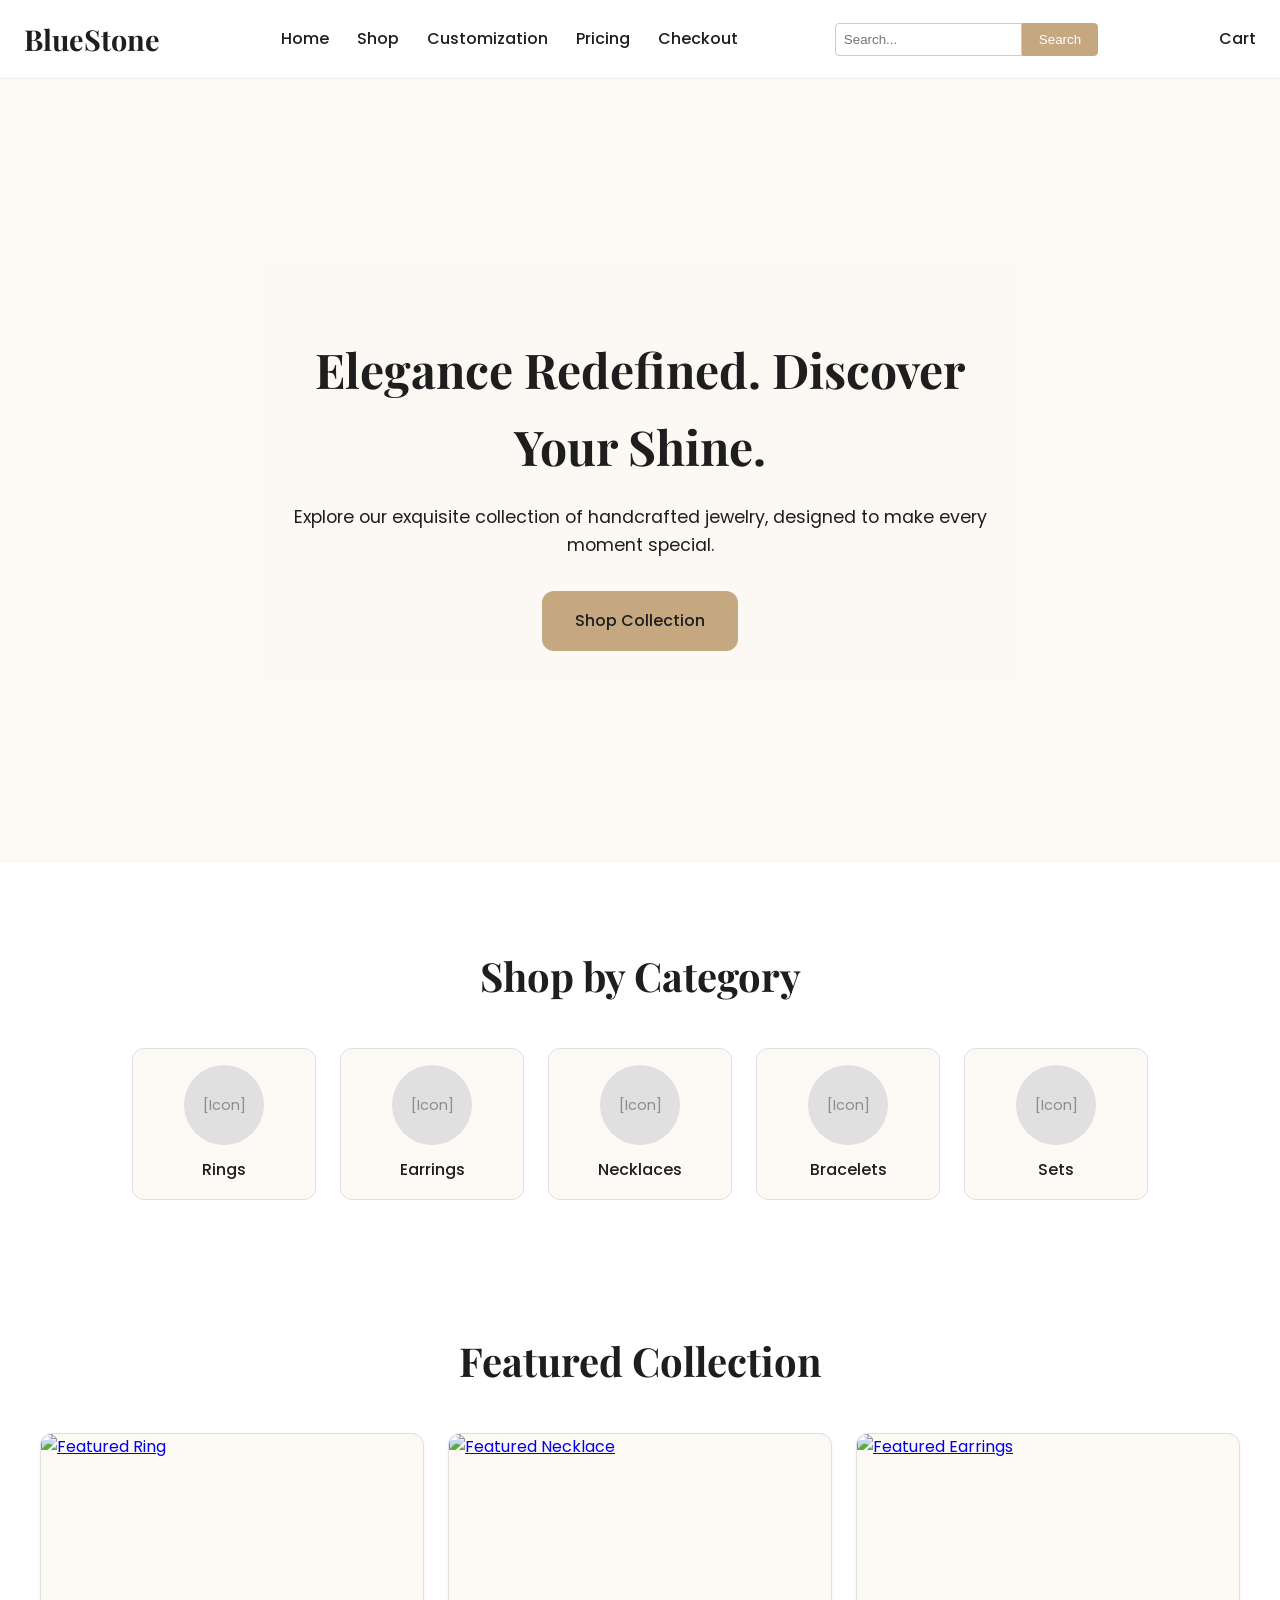
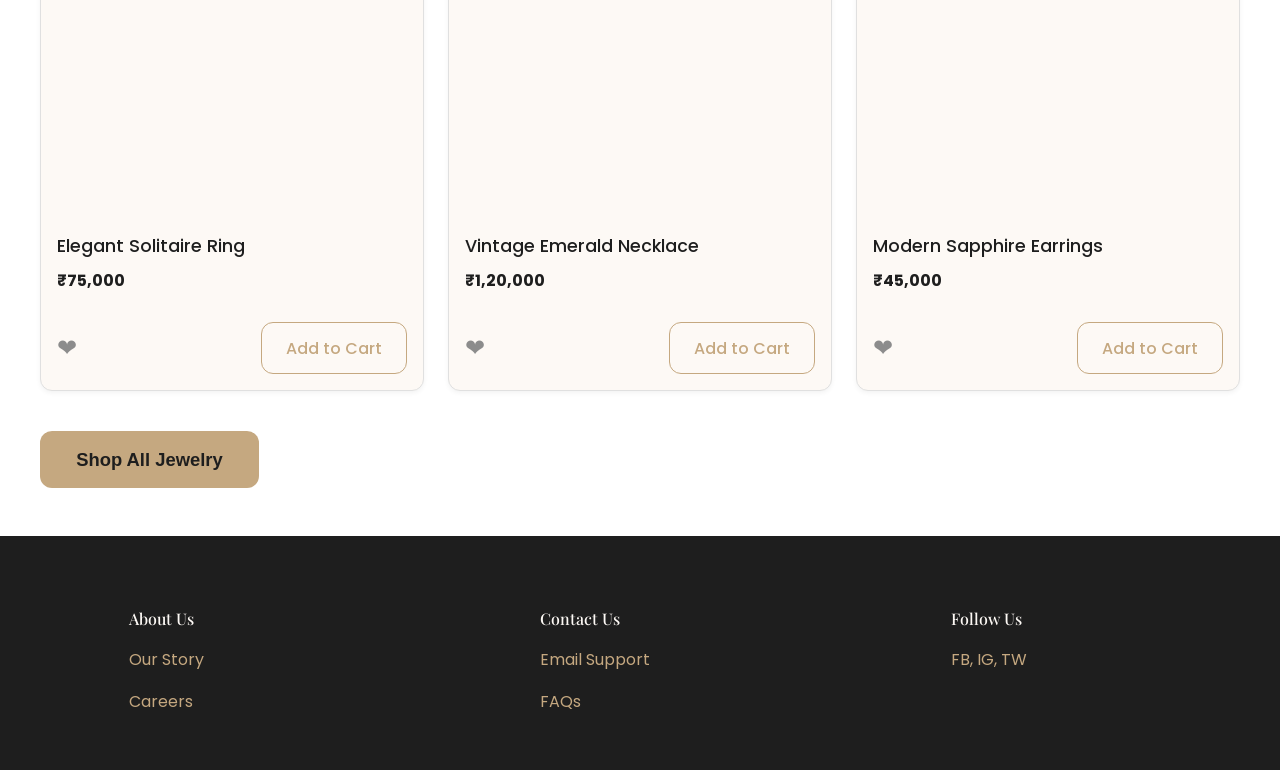
==== commit f9bf758f: "Jules was unable to complete the task in time. Please review the work done so far and provide feedba" ====
--- a/index.html
+++ b/index.html
@@ -18,14 +18,14 @@
                 <li><a href="index.html#products">Shop</a></li>
                 <li><a href="customization.html">Customization</a></li>
                 <li><a href="pricing.html">Pricing</a></li>
-                <li><a href="checkout.html">Checkout</a></li>
+                <li><a href="checkout-flow.html">Checkout</a></li>
             </ul>
         </nav>
         <div class="search-bar">
             <input type="search" placeholder="Search...">
             <button>Search</button>
         </div>
-        <div class="cart-icon"><a href="checkout.html" style="text-decoration:none; color:inherit;">Cart</a></div>
+        <div class="cart-icon"><a href="cart.html" style="text-decoration:none; color:inherit;">Cart <span class="cart-count-badge-dynamic" style="display:none;">0</span></a></div>
     </header>
 
     <section class="hero-section">
@@ -62,26 +62,59 @@
         </div>
     </section>
 
-    <section class="product-grid-section" id="products">
-        <h2>Our Products</h2>
-        <div class="filter-controls">Placeholder for Filters (e.g., Price, Material)</div>
-        <div class="product-grid" id="product-grid-main">
-            <!-- Product cards will be dynamically inserted here by JavaScript -->
-            <!-- Single template card (optional, can be removed if JS generates all from scratch) -->
-            <div class="product-card" data-product-id="" style="display: none;"> <!-- Template hidden by default -->
-                <div class="product-image-container">
-                    <a href="product-detail.html"> <!-- Link will be updated by JS -->
-                        <img src="https://via.placeholder.com/300x300/FDF9F5/1E1E1E?text=Loading..." alt="Product Image" class="product-image">
-                    </a>
+    <!-- Featured Collection Section -->
+    <section class="featured-collection-section page-section">
+        <div class="container">
+            <h2 class="section-title">Featured Collection</h2>
+            <div class="featured-product-grid product-grid">
+                <div class="product-card" data-product-id="prod001">
+                    <div class="product-image-container">
+                        <a href="product-detail.html?id=prod001">
+                            <img src="https://via.placeholder.com/300x300/FDF9F5/1E1E1E?text=Featured+Ring" alt="Featured Ring" class="product-image">
+                        </a>
+                    </div>
+                    <div class="product-info">
+                        <h3><a href="product-detail.html?id=prod001">Elegant Solitaire Ring</a></h3>
+                        <p class="product-price">₹75,000</p>
+                    </div>
+                    <div class="product-actions">
+                         <a href="#" class="wishlist-icon" title="Add to Wishlist">❤</a>
+                         <button class="btn btn-secondary add-to-cart-btn" data-product-id="prod001">Add to Cart</button>
+                    </div>
                 </div>
-                <div class="product-info">
-                    <h3 class="product-name"><a href="product-detail.html">Product Name</a></h3> <!-- Link & text by JS -->
-                    <p class="product-price">₹--</p>
+                <div class="product-card" data-product-id="prod002">
+                    <div class="product-image-container">
+                        <a href="product-detail.html?id=prod002">
+                            <img src="https://via.placeholder.com/300x300/FDF9F5/1E1E1E?text=Featured+Necklace" alt="Featured Necklace" class="product-image">
+                        </a>
+                    </div>
+                    <div class="product-info">
+                        <h3><a href="product-detail.html?id=prod002">Vintage Emerald Necklace</a></h3>
+                        <p class="product-price">₹1,20,000</p>
+                    </div>
+                    <div class="product-actions">
+                         <a href="#" class="wishlist-icon" title="Add to Wishlist">❤</a>
+                         <button class="btn btn-secondary add-to-cart-btn" data-product-id="prod002">Add to Cart</button>
+                    </div>
                 </div>
-                <div class="product-actions">
-                    <a href="#" class="wishlist-icon" title="Add to Wishlist">❤</a>
-                    <button class="btn btn-secondary add-to-cart-btn">Add to Cart</button>
+                <div class="product-card" data-product-id="prod003">
+                    <div class="product-image-container">
+                        <a href="product-detail.html?id=prod003">
+                            <img src="https://via.placeholder.com/300x300/FDF9F5/1E1E1E?text=Featured+Earrings" alt="Featured Earrings" class="product-image">
+                        </a>
+                    </div>
+                    <div class="product-info">
+                        <h3><a href="product-detail.html?id=prod003">Modern Sapphire Earrings</a></h3>
+                        <p class="product-price">₹45,000</p>
+                    </div>
+                    <div class="product-actions">
+                         <a href="#" class="wishlist-icon" title="Add to Wishlist">❤</a>
+                         <button class="btn btn-secondary add-to-cart-btn" data-product-id="prod003">Add to Cart</button>
+                    </div>
                 </div>
+            </div>
+            <div class="cta-container text-center" style="margin-top: 2.5rem;">
+                <a href="shop.html" class="btn btn-primary btn-lg">Shop All Jewelry</a>
             </div>
         </div>
     </section>
@@ -102,5 +135,8 @@
             <p>FB, IG, TW</p>
         </div>
     </footer>
+    <script src="js/common.js"></script>
+    <script src="js/cart.js"></script>
+    <!-- Add js/index.js later if specific homepage interactions are needed -->
 </body>
 </html>
--- a/css/style.css
+++ b/css/style.css
@@ -6,6 +6,12 @@
     margin: 0;
     padding: 0;
     box-sizing: border-box;
+    line-height: 1.6; /* General line height for readability */
+}
+
+p { /* Base paragraph styling */
+    font-size: 1rem;
+    line-height: 1.6;
 }
 
 /* Navbar Styling */
@@ -42,9 +48,17 @@
     font-weight: 500;
 }
 
-.navbar nav ul li a:hover {
+.navbar nav ul li a:hover,
+.navbar nav ul li a:focus-visible { /* Consistent focus */
     color: #C5A880;
-}
+    outline: none; /* Remove default, custom focus handled below if needed */
+}
+a:focus-visible { /* General accessible focus for links */
+    outline: 2px solid #C5A880;
+    outline-offset: 1px;
+    border-radius: 2px;
+}
+
 
 .search-bar {
     display: flex;
@@ -57,6 +71,11 @@
     border-radius: 4px 0 0 4px;
     outline: none;
 }
+.search-bar input[type="search"]:focus {
+    border-color: #C5A880;
+    box-shadow: 0 0 0 2px rgba(197, 168, 128, 0.2);
+}
+
 
 .search-bar button {
     padding: 0.5rem 1rem;
@@ -66,16 +85,20 @@
     border-radius: 0 4px 4px 0;
     cursor: pointer;
 }
+.search-bar button:hover {
+    background-color: #b08d57; /* Darker gold */
+}
+
 
 .cart-icon {
     font-weight: 500;
     padding-left: 1.5rem;
+    position: relative;
 }
 .cart-icon a {
     text-decoration: none;
     color: inherit;
 }
-
 
 /* Footer Styling */
 footer {
@@ -145,26 +168,66 @@
     line-height: 1.6;
 }
 
-.cta-button { /* General CTA button, can be specialized */
+.btn, /* General button base styles */
+.cta-button,
+.add-to-cart-btn,
+.add-to-cart-primary-btn,
+.place-order-btn-updated,
+#apply-filters-btn {
     display: inline-block;
-    background-color: #C5A880;
-    color: #1E1E1E;
-    padding: 1rem 2rem;
-    text-decoration: none;
+    padding: 0.8rem 1.5rem; /* Base padding */
+    font-size: 1rem; /* Base font size */
     font-family: 'Poppins', sans-serif;
     font-weight: 500;
     border-radius: 12px;
     transition: all 0.3s ease;
     border: 1px solid transparent;
     cursor: pointer;
-}
-
+    text-decoration: none; /* For <a> styled as buttons */
+    text-align: center;
+}
+.btn:disabled, button:disabled {
+    background-color: #cccccc !important;
+    color: #666666 !important;
+    border-color: #cccccc !important;
+    cursor: not-allowed !important;
+    box-shadow: none !important;
+    transform: none !important;
+}
+
+
+.btn-primary, .add-to-cart-primary-btn { /* Primary button style */
+    background-color: #C5A880;
+    color: #1E1E1E;
+}
+.btn-primary:hover, .add-to-cart-primary-btn:hover {
+    background-color: #1E1E1E;
+    color: #C5A880;
+    border-color: #C5A880;
+}
+
+.btn-secondary, .add-to-cart-btn { /* Secondary button style */
+    background-color: transparent;
+    color: #C5A880;
+    border: 1px solid #C5A880;
+}
+.btn-secondary:hover, .add-to-cart-btn:hover {
+    background-color: #C5A880;
+    color: #1E1E1E;
+}
+
+.cta-button { /* Existing CTA, ensure it aligns with .btn if possible */
+    background-color: #C5A880;
+    color: #1E1E1E;
+    padding: 1rem 2rem; /* Slightly larger */
+}
 .cta-button:hover {
     background-color: #1E1E1E;
     color: #C5A880;
     border: 1px solid #C5A880;
 }
 
+
 /* Shop by Category Section Styling */
 .shop-by-category-section {
     padding: 3rem 1.5rem;
@@ -172,12 +235,13 @@
     background-color: #FFFFFF;
 }
 
-.shop-by-category-section h2 {
+.shop-by-category-section h2 { /* Also used as .section-title base */
     font-family: 'Playfair Display', serif;
     font-size: 2.5rem;
     font-weight: 700;
     margin-bottom: 2.5rem;
     color: #1E1E1E;
+    text-align: center;
 }
 
 .category-container {
@@ -228,13 +292,12 @@
     margin: 0;
 }
 
-/* Product Grid Section Styling */
-.product-grid-section {
+/* Product Grid Section Styling (Used on index, shop) */
+.product-grid-section { /* Only for index page if it's a specific section wrapper */
     padding: 2rem 1.5rem;
     background-color: #FFFFFF;
 }
-
-.product-grid-section h2 {
+.product-grid-section h2 { /* Title for this specific section on index */
     font-family: 'Playfair Display', serif;
     font-size: 2.5rem;
     font-weight: 700;
@@ -243,7 +306,7 @@
     color: #1E1E1E;
 }
 
-.filter-controls {
+.filter-controls { /* Used on shop.html */
     margin-bottom: 1.5rem;
     text-align: center;
     padding: 0.5rem;
@@ -293,16 +356,26 @@
     flex-grow: 1;
 }
 
-.product-card h3 {
+.product-card h3 { /* This is a placeholder in shop.html template, actual name is in <a> */
     font-family: 'Poppins', sans-serif;
     font-size: 1.1rem;
     font-weight: 500;
     color: #1E1E1E;
     margin: 0 0 0.5rem 0;
 }
-.product-card h3 a {
+.product-card h3 a, /* For index.html featured items */
+#shop-product-grid .product-card .product-name { /* For shop.html links */
     text-decoration: none;
-    color: inherit;
+    color: #1E1E1E;
+    font-family: 'Poppins', sans-serif;
+    font-size: 1.1rem;
+    font-weight: 500;
+    margin: 0 0 0.5rem 0;
+    display: block;
+}
+.product-card h3 a:hover,
+#shop-product-grid .product-card .product-name:hover {
+    color: #C5A880;
 }
 
 
@@ -336,25 +409,6 @@
     color: #E67E22;
 }
 
-.add-to-cart-btn {
-    background-color: transparent;
-    color: #C5A880;
-    border: 1px solid #C5A880;
-    padding: 0.6rem 1.2rem;
-    border-radius: 12px;
-    text-decoration: none;
-    font-family: 'Poppins', sans-serif;
-    font-weight: 500;
-    font-size: 0.9rem;
-    transition: all 0.3s ease;
-    cursor: pointer;
-}
-
-.add-to-cart-btn:hover {
-    background-color: #C5A880;
-    color: #1E1E1E;
-}
-
 /* Product Detail Page Styling */
 .product-detail-container {
     display: flex;
@@ -384,20 +438,27 @@
     margin-bottom: 1rem;
 }
 
+.thumbnail-images {
+    display: flex;
+    flex-wrap: wrap; /* Allow thumbnails to wrap */
+    gap: 0.5rem;
+    justify-content: center;
+    margin-top: 1rem;
+}
 .thumbnail-images img {
     width: 80px;
     height: 80px;
     border: 1px solid #ccc;
     border-radius: 4px;
-    margin-right: 10px;
+    /* margin-right: 10px; Handled by gap */
     cursor: pointer;
     object-fit: cover;
     transition: border-color 0.3s ease;
 }
-
 .thumbnail-images img:hover {
     border-color: #C5A880;
 }
+
 
 .product-details-info {
     flex: 1 1 45%;
@@ -434,15 +495,21 @@
 }
 
 .product-options select {
-    padding: 0.75rem;
+    padding: 0.85rem; /* Increased padding for touch */
     border-radius: 8px;
     border: 1px solid #ccc;
     width: 100%;
     max-width: 250px;
     font-family: 'Poppins', sans-serif;
-    font-size: 1rem;
+    font-size: 1rem; /* Ensure readable font */
     background-color: #FDF9F5;
 }
+.product-options select:focus {
+    border-color: #C5A880;
+    outline: none;
+    box-shadow: 0 0 0 2px rgba(197, 168, 128, 0.2);
+}
+
 
 .quantity-selector label {
     display: block;
@@ -451,7 +518,7 @@
     font-weight: 500;
 }
 .quantity-selector input[type="number"] {
-     padding: 0.75rem;
+     padding: 0.85rem; /* Increased padding */
     border-radius: 8px;
     border: 1px solid #ccc;
     width: 70px;
@@ -460,30 +527,12 @@
     text-align: center;
     background-color: #FDF9F5;
 }
-
-
-.add-to-cart-primary-btn { /* This is a more specific primary button */
-    background-color: #C5A880;
-    color: #1E1E1E;
-    padding: 0.8rem 2.5rem;
-    border: none;
-    border-radius: 12px;
-    font-family: 'Poppins', sans-serif;
-    font-weight: 700;
-    font-size: 1rem;
-    cursor: pointer;
-    transition: all 0.3s ease;
-    text-transform: uppercase;
-    align-self: flex-start;
-    margin-top: 1rem;
-}
-
-.add-to-cart-primary-btn:hover {
-    background-color: #1E1E1E;
-    color: #C5A880;
-    transform: translateY(-2px);
-    box-shadow: 0 4px 10px rgba(0,0,0,0.1);
-}
+.quantity-selector input[type="number"]:focus {
+    border-color: #C5A880;
+    outline: none;
+    box-shadow: 0 0 0 2px rgba(197, 168, 128, 0.2);
+}
+
 
 .product-description {
     margin-top: 2rem;
@@ -505,27 +554,6 @@
     font-size: 0.95rem;
 }
 
-@media (max-width: 768px) {
-    .product-detail-container {
-        flex-direction: column;
-        padding: 1rem;
-        margin: 1rem auto;
-    }
-    .product-image-gallery, .product-details-info {
-        flex-basis: 100%;
-        max-width: 100%;
-    }
-    .product-details-info h1 {
-        font-size: 2.2rem;
-    }
-    .product-detail-price {
-        font-size: 1.5rem;
-    }
-    .add-to-cart-primary-btn {
-        width: 100%;
-        text-align: center;
-    }
-}
 
 /* General page container styling */
 .page-container {
@@ -639,6 +667,13 @@
     background-color: #FFFFFF;
     box-sizing: border-box;
 }
+#ai-prompt-input:focus,
+.customization-controls select:focus {
+    border-color: #C5A880;
+    outline: none;
+    box-shadow: 0 0 0 2px rgba(197, 168, 128, 0.2);
+}
+
 
 #ai-prompt-input {
     min-height: 120px;
@@ -697,51 +732,13 @@
     justify-content: flex-start;
 }
 
-.btn { /* General button styling, can be specialized */
-    padding: 0.8rem 1.5rem;
-    border-radius: 12px;
-    font-family: 'Poppins', sans-serif;
-    font-weight: 500;
-    cursor: pointer;
-    transition: all 0.3s ease;
-    border: 1px solid transparent;
-    font-size: 1rem;
-    text-transform: uppercase;
-}
-
-.btn-primary {
-    background-color: #C5A880;
-    color: #1E1E1E;
-}
-
-.btn-primary:hover {
-    background-color: #1E1E1E;
-    color: #C5A880;
-    border-color: #C5A880;
-    transform: translateY(-2px);
-    box-shadow: 0 2px 8px rgba(0,0,0,0.1);
-}
-
-.btn-secondary {
-    background-color: transparent;
-    color: #C5A880;
-    border: 1px solid #C5A880;
-}
-
-.btn-secondary:hover {
-    background-color: #C5A880;
-    color: #1E1E1E;
-    transform: translateY(-2px);
-    box-shadow: 0 2px 8px rgba(0,0,0,0.1);
-}
-
 .inspiration-gallery-section {
     margin-top: 3rem;
     padding-top: 2rem;
     border-top: 2px solid #e0e0e0;
 }
 
-.inspiration-gallery-section h2 {
+.inspiration-gallery-section h2 { /* Uses .section-title styling */
     text-align: center;
     font-family: 'Playfair Display', serif;
     margin-bottom: 2rem;
@@ -797,34 +794,6 @@
     font-weight: 700;
 }
 
-@media (max-width: 768px) {
-    .customization-layout {
-        padding: 1.5rem;
-    }
-    .customization-controls,
-    .customization-preview-area {
-        flex-basis: 100%;
-    }
-    .main-preview-image {
-        height: 300px;
-    }
-    .tabs-container {
-        justify-content: space-around;
-    }
-    .tab-link {
-        padding: 0.7rem 1rem;
-        font-size: 1rem;
-    }
-    .action-buttons {
-        flex-direction: column;
-    }
-    .btn {
-        width: 100%;
-    }
-    .inspiration-gallery-section h2 {
-        font-size: 1.8rem;
-    }
-}
 
 /* Pricing Page Specific Styles */
 .pricing-details-section {
@@ -883,14 +852,20 @@
 .emi-simulation select#emi-months-select {
     width: 100%;
     max-width: 300px;
-    padding: 0.75rem;
+    padding: 0.85rem; /* Increased padding */
     margin: 0 auto 1rem auto;
     border: 1px solid #ccc;
     border-radius: 8px;
     display: block;
     font-family: 'Poppins', sans-serif;
-    font-size: 1rem;
-}
+    font-size: 1rem; /* Ensure readable */
+}
+.emi-simulation select#emi-months-select:focus {
+    border-color: #C5A880;
+    outline: none;
+    box-shadow: 0 0 0 2px rgba(197, 168, 128, 0.2);
+}
+
 .emi-simulation .monthly-emi-display {
     font-size: 1.3rem;
     font-weight: 700;
@@ -1003,32 +978,115 @@
     color: #4CAF50;
 }
 
-@media (max-width: 600px) {
-    .price-comparison-table {
-        display: block;
-        overflow-x: auto;
-        white-space: nowrap;
-    }
-    .pricing-details-section {
-        padding: 1.5rem 1rem;
-    }
-    .pricing-details-section h2 {
-        font-size: 1.8rem;
-    }
-}
+
+/* Styles for Landing Page (index.html) enhancements */
+.page-section {
+    padding: 3rem 1.5rem;
+}
+
+.container {
+    max-width: 1200px;
+    margin: 0 auto;
+    padding: 0 1rem;
+}
+
+.section-title {
+    text-align: center;
+    font-family: 'Playfair Display', serif;
+    font-size: 2.5rem;
+    margin-bottom: 2.5rem;
+    color: #1E1E1E;
+}
+
+.featured-collection-section {
+    background-color: #FFFFFF;
+}
+
+.btn-lg {
+    padding: 0.8rem 2.2rem;
+    font-size: 1.15rem;
+    font-weight: 600;
+}
+
+
+/* Shop Page (shop.html) Specific Layout Styles */
+.shop-page-container {
+    display: flex;
+    flex-wrap: wrap;
+    gap: 2rem;
+}
+
+.filter-sidebar {
+    flex: 1 1 280px;
+    max-width: 320px;
+    padding: 1.5rem;
+    background-color: #FDF9F5;
+    border-radius: 12px;
+    box-shadow: 0 2px 8px rgba(0,0,0,0.05);
+    height: fit-content;
+}
+
+.filter-sidebar h2 {
+    font-family: 'Playfair Display', serif;
+    font-size: 1.8rem;
+    margin-top: 0;
+    margin-bottom: 1.5rem;
+    color: #1E1E1E;
+    border-bottom: 1px solid #e0e0e0;
+    padding-bottom: 0.75rem;
+}
+
+.filter-group {
+    margin-bottom: 1.5rem;
+}
+
+.filter-group label {
+    display: block;
+    font-weight: 500;
+    margin-bottom: 0.6rem;
+    color: #333;
+    font-family: 'Poppins', sans-serif;
+    font-size: 0.95rem;
+}
+
+.filter-group select {
+    width: 100%;
+    padding: 0.85rem; /* Increased padding */
+    border: 1px solid #ccc;
+    border-radius: 8px;
+    font-family: 'Poppins', sans-serif;
+    font-size: 1rem; /* Ensure readable */
+    background-color: #fff;
+    box-sizing: border-box;
+}
+.filter-group select:focus {
+    border-color: #C5A880;
+    outline: none;
+    box-shadow: 0 0 0 2px rgba(197, 168, 128, 0.2);
+}
+
+#apply-filters-btn {
+    width: 100%;
+    margin-top: 1rem;
+    padding: 0.8rem 1rem; /* Consistent with other .btn */
+    font-size: 1rem;
+}
+
+.product-grid-container {
+    flex: 3 1 600px;
+    min-width: 0;
+}
+
 
 /* Inspiration Link Styling (customization.html) */
 .inspiration-link {
     text-decoration: none;
-    color: inherit; /* Inherit color from product card content */
-    display: block; /* Ensure the link wraps the card properly */
-}
-.inspiration-link:hover {
-    /* Optional: if you want a hover effect on the link wrapper itself */
-}
-
-
-/* Toast Message for feedback (e.g., item added to cart) */
+    color: inherit;
+    display: block;
+}
+
+
+/* Toast Message for feedback */
 .toast-message {
     position: fixed;
     bottom: 20px;
@@ -1036,14 +1094,14 @@
     transform: translateX(-50%);
     background-color: #333;
     color: white;
-    padding: 10px 20px;
+    padding: 12px 22px; /* Slightly more padding */
     border-radius: 8px;
     z-index: 1000;
     font-family: 'Poppins', sans-serif;
-    font-size: 0.9rem;
+    font-size: 0.95rem; /* Slightly larger */
     box-shadow: 0 2px 10px rgba(0,0,0,0.2);
     opacity: 0;
-    transition: opacity 0.3s ease-in-out;
+    transition: opacity 0.3s ease-in-out, visibility 0.3s ease-in-out; /* Added visibility transition */
     visibility: hidden;
 }
 .toast-message.show {
@@ -1053,63 +1111,62 @@
 
 /* Form Validation Styling */
 .invalid-field {
-    border-color: #E74C3C !important; /* Red border for invalid fields */
-    box-shadow: 0 0 0 2px rgba(231, 76, 60, 0.2) !important; /* Red glow */
-}
-
-/* Inline error messages next to form fields */
+    border-color: #E74C3C !important;
+    box-shadow: 0 0 0 2px rgba(231, 76, 60, 0.2) !important;
+}
+
 .error-message-inline {
-    display: block; /* Or 'inline-block' if preferred next to label */
-    color: #E74C3C; /* Red text for errors */
+    display: block;
+    color: #E74C3C;
     font-size: 0.85rem;
-    margin-top: -0.75rem; /* Adjust to position below the input */
-    margin-bottom: 0.5rem; /* Space before next element */
-    font-family: 'Poppins', sans-serif;
-}
-/* Hide by default, JS will show them */
+    margin-top: -0.75rem;
+    margin-bottom: 0.5rem;
+    font-family: 'Poppins', sans-serif;
+    /* visibility: hidden; Initially hidden - JS will show */
+}
+.error-message-inline:not(:empty) { /* Show only if it has content */
+    /* visibility: visible; */ /* JS will handle display:block */
+}
 .error-message-inline:empty {
-    display: none;
+     display: none !important; /* Force hide if empty, useful if JS just sets textContent='' */
 }
 
 
 /* Checkout Page - Cart Item Remove Button */
-.remove-item-btn {
+.remove-item-btn { /* General styling for remove buttons if used elsewhere */
     background-color: transparent;
-    color: #E74C3C; /* Red color for remove */
+    color: #E74C3C;
     border: none;
-    font-size: 1.2rem; /* Make it a bit larger for easy clicking */
+    font-size: 1.2rem;
     font-weight: bold;
     cursor: pointer;
     padding: 0.25rem 0.5rem;
-    margin-left: 0.5rem; /* Space from item details */
+    margin-left: 0.5rem;
     line-height: 1;
 }
 .remove-item-btn:hover {
-    color: #c0392b; /* Darker red on hover */
-}
-
-/* Add to Cart Button Success Feedback (customization.js) */
+    color: #c0392b;
+}
+
+/* Add to Cart Button Success Feedback */
 .btn-success-feedback {
-    background-color: #4CAF50 !important; /* Green for success */
+    background-color: #4CAF50 !important;
     color: white !important;
     border-color: #4CAF50 !important;
 }
 
 /* Cart Count Badge Dynamic Styling */
 .cart-count-badge-dynamic {
-    background-color: #E67E22; /* Accent Orange or Red */
+    background-color: #E67E22;
     color: white;
     font-size: 0.75rem;
     padding: 2px 6px;
     border-radius: 50%;
-    position: relative; /* Adjust as needed if cart icon is complex */
-    top: -8px;
-    left: -5px;
+    position: absolute; /* Position relative to .cart-icon a */
+    top: -5px;  /* Adjust to position correctly over/near icon text */
+    right: -10px; /* Adjust to position correctly */
     font-weight: bold;
-}
-/* Ensure cart icon itself allows for positioned badge */
-.cart-icon {
-    position: relative; /* If the badge is absolutely positioned relative to it */
+    line-height: 1; /* Ensure consistent height */
 }
 
 
@@ -1160,12 +1217,12 @@
 .checkout-step input[type='number'],
 .checkout-step select {
     width: 100%;
-    padding: 0.8rem;
-    margin-bottom: 1rem; /* Uniform margin */
+    padding: 0.85rem; /* Increased padding for touch */
+    margin-bottom: 1rem;
     border: 1px solid #ccc;
     border-radius: 8px;
     font-family: 'Poppins', sans-serif;
-    font-size: 1rem;
+    font-size: 1rem; /* Ensure readable font */
     box-sizing: border-box;
 }
 
@@ -1176,19 +1233,18 @@
     box-shadow: 0 0 0 3px rgba(197, 168, 128, 0.2);
 }
 
-.form-row { /* For multiple fields in one row */
+.form-row {
     display: flex;
     flex-wrap: wrap;
     gap: 1rem;
 }
 .form-group.half-width {
-    flex: 1 1 calc(50% - 0.5rem); /* Adjust for gap */
-    min-width: 200px; /* Prevent excessive shrinking */
+    flex: 1 1 calc(50% - 0.5rem);
+    min-width: 200px;
 }
 .form-group.half-width input {
-    margin-bottom: 0; /* Only parent div has bottom margin */
-}
-/* Ensure direct children divs of form also get margin if not using form-row */
+    margin-bottom: 0;
+}
 .checkout-step form > div:not(.form-row) {
     margin-bottom: 1rem;
 }
@@ -1197,23 +1253,23 @@
 }
 
 
-.place-order-btn-updated { /* New class for updated button */
+.place-order-btn-updated {
     display: block;
     width: 100%;
     padding: 1rem;
     font-size: 1.2rem;
     text-transform: uppercase;
     font-weight: 700;
-    background-color: #E67E22; /* Accent Orange */
+    background-color: #E67E22;
     color: white;
     border: none;
     border-radius: 12px;
     cursor: pointer;
     transition: all 0.3s ease;
-    margin-top: 1rem; /* Space above button */
+    margin-top: 1rem;
 }
 .place-order-btn-updated:hover {
-    background-color: #d35400; /* Darker Orange */
+    background-color: #d35400;
     box-shadow: 0 4px 12px rgba(230, 126, 34, 0.3);
 }
 
@@ -1292,7 +1348,7 @@
 .summary-line p {
     margin: 0;
 }
-.summary-line p:last-child span { /* The span holding the value */
+.summary-line p:last-child span {
     font-weight: 600;
     color: #1E1E1E;
 }
@@ -1303,37 +1359,478 @@
     color: #1E1E1E;
 }
 .summary-line.total-bold span {
-    color: #E67E22; /* Accent Orange for final total value */
-}
-
-
-@media (max-width: 992px) {
-    .checkout-layout {
-        flex-direction: column;
+    color: #E67E22;
+}
+
+/* Checkout Flow (checkout-flow.html) Specific Styles */
+.checkout-steps-indicator {
+    display: flex;
+    justify-content: space-around;
+    margin-bottom: 2.5rem;
+    padding: 1rem 0;
+    border-bottom: 1px solid #e0e0e0;
+    background-color: #FDF9F5;
+    border-radius: 8px;
+    box-shadow: 0 1px 3px rgba(0,0,0,0.05);
+}
+
+.step-indicator {
+    color: #8C8C8C;
+    padding: 0.75rem 1rem;
+    font-weight: 500;
+    font-family: 'Poppins', sans-serif;
+    font-size: 0.9rem;
+    text-align: center;
+    flex: 1;
+    border-bottom: 3px solid transparent;
+    transition: all 0.3s ease;
+    position: relative;
+}
+.step-indicator:not(:last-child)::after {
+    content: '>';
+    position: absolute;
+    right: -8px;
+    top: 50%;
+    transform: translateY(-50%);
+    color: #ddd;
+    font-size: 1rem;
+}
+
+
+.step-indicator.active {
+    color: #1E1E1E;
+    border-bottom: 3px solid #C5A880;
+    font-weight: 700;
+}
+
+.step-indicator.completed {
+    color: #4CAF50;
+    border-bottom: 3px solid #4CAF50;
+}
+.step-indicator.completed::before {
+    content: '✔ ';
+    font-weight: bold;
+}
+
+
+.checkout-flow-container .checkout-phase {
+    padding: 2rem;
+    background-color: #FFFFFF;
+    border-radius: 8px;
+    box-shadow: 0 3px 10px rgba(0,0,0,0.07);
+    margin-bottom: 2rem;
+}
+
+.checkout-flow-container .checkout-phase h2 { /* Already mostly styled by .checkout-step h2 */
+    margin-top: 0;
+}
+
+#phase-userInfo .form-group { margin-bottom: 1rem; }
+#phase-userInfo .form-row { display: flex; gap: 1rem; margin-bottom: 1rem; flex-wrap: wrap; } /* Allow wrap for form rows */
+#phase-userInfo .form-group.half-width { flex: 1 1 calc(50% - 1rem); min-width: 200px;} /* Adjust for gap */
+
+#phase-payment .form-group { margin-bottom: 1rem; }
+#phase-payment .form-row { display: flex; gap: 1rem; margin-bottom: 1rem; flex-wrap: wrap;}
+#phase-payment .form-group.half-width { flex: 1 1 calc(50% - 1rem); min-width: 200px;}
+
+/* Phase 2: Design Finalization */
+.checkout-design-items-list-container h3 {
+    font-family: 'Poppins', sans-serif;
+    font-size: 1.3rem;
+    font-weight: 600;
+    margin-bottom: 1rem;
+    color: #333;
+}
+.checkout-design-item {
+    display: flex;
+    gap: 1.5rem;
+    padding: 1.5rem;
+    margin-bottom: 1rem;
+    background-color: #fdf9f5;
+    border-radius: 8px;
+    border: 1px solid #eee;
+    align-items: flex-start;
+}
+.checkout-item-image {
+    width: 90px;
+    height: 90px;
+    object-fit: cover;
+    border-radius: 4px;
+    border: 1px solid #ddd;
+}
+.checkout-item-details { flex-grow: 1; }
+.checkout-item-details h4 {
+    margin: 0 0 0.5rem 0;
+    font-family: 'Playfair Display', serif;
+    font-size: 1.2rem;
+    color: #1E1E1E;
+}
+.checkout-item-details .item-current-options {
+    font-size: 0.85rem;
+    color: #555;
+    margin-bottom: 0.5rem;
+    font-family: 'Poppins', sans-serif;
+}
+.checkout-item-details p {
+    font-size: 0.95rem;
+    color: #333;
+    margin: 0;
+    font-family: 'Poppins', sans-serif;
+}
+.in-checkout-customization-controls {
+    margin-top: 10px;
+    padding: 10px;
+    border: 1px dashed #ddd;
+    border-radius: 4px;
+    background-color: #fff;
+}
+.in-checkout-customization-controls small {
+    color: #777;
+    font-family: 'Poppins', sans-serif;
+}
+.in-checkout-customization-controls .form-group { margin-bottom: 0.75rem; }
+.in-checkout-customization-controls .form-group label { font-size: 0.85rem; margin-bottom: 0.25rem; }
+.in-checkout-customization-controls .form-group select { padding: 0.6rem; font-size: 0.9rem; margin-bottom: 0; }
+
+
+/* Phase Buttons Styling */
+.phase-navigation-buttons {
+    display: flex;
+    justify-content: space-between;
+    margin-top: 2rem;
+    padding-top: 1.5rem;
+    border-top: 1px solid #eee;
+}
+.btn-next-phase, .btn-prev-phase, #place-order-final-btn {
+    padding: 0.9rem 1.8rem; /* Increased padding for main action buttons */
+    font-size: 1.05rem;
+}
+
+
+/* Phase 3: Pricing Review */
+#checkout-pricing-summary h3 {
+    font-family: 'Poppins', sans-serif;
+    font-size: 1.3rem;
+    font-weight: 600;
+    margin-bottom: 1rem;
+    color: #333;
+}
+#checkout-pricing-summary .summary-line { /* Re-using .summary-line for consistency */
+    /* display: flex; justify-content: space-between; from checkout */
+}
+#checkout-pricing-summary .total-bold { /* Re-using .total-bold for consistency */
+    /* font-weight: 700; font-size: 1.2em; from checkout */
+}
+#checkout-pricing-summary .total-bold span {
+    /* color: #E67E22; from checkout */
+}
+
+#phase-pricingReview > p {
+    margin-top: 1rem;
+    font-family: 'Poppins', sans-serif;
+    font-size: 1rem;
+    color: #4CAF50;
+}
+#applied-offers {
+    font-weight: 600;
+}
+
+
+/* Phase 5: Confirmation */
+#phase-confirmation h2 {
+    color: #4CAF50;
+    text-align: center;
+}
+#phase-confirmation p {
+    font-size: 1.1rem;
+    line-height: 1.7;
+    text-align: center;
+    margin-bottom: 1rem;
+    font-family: 'Poppins', sans-serif;
+}
+#order-number-placeholder {
+    font-weight: bold;
+    color: #C5A880;
+    font-size: 1.2em;
+}
+#phase-confirmation .btn {
+    display: block;
+    width: fit-content;
+    margin: 2rem auto 0 auto;
+}
+
+
+/* Cart Page (cart.html) Specific Styles */
+.cart-page-container {
+    display: flex;
+    flex-wrap: wrap;
+    gap: 2rem;
+}
+
+.cart-items-list {
+    flex: 2 1 600px;
+    min-width: 300px;
+}
+
+#empty-cart-message {
+    width: 100%;
+    text-align: center; /* Added for direct styling */
+    padding: 2rem; /* Added for direct styling */
+    font-size: 1.2rem; /* Added for direct styling */
+}
+#empty-cart-message .link-styled {
+    color: #C5A880;
+    text-decoration: underline;
+    font-weight: 500;
+}
+#empty-cart-message .link-styled:hover {
+    color: #1E1E1E;
+}
+
+
+.cart-item {
+    display: flex;
+    align-items: flex-start;
+    gap: 1.5rem;
+    padding: 1.5rem;
+    background-color: #FDF9F5;
+    border-radius: 12px;
+    box-shadow: 0 2px 8px rgba(0,0,0,0.05);
+    margin-bottom: 1.5rem;
+}
+
+.cart-item-image {
+    width: 100px;
+    height: 100px;
+    object-fit: cover;
+    border-radius: 8px;
+    border: 1px solid #eee;
+}
+
+.cart-item-details {
+    flex-grow: 1;
+}
+
+.cart-item-details .item-name {
+    font-family: 'Playfair Display', serif;
+    font-size: 1.3rem;
+    font-weight: 600;
+    margin: 0 0 0.3rem 0;
+    color: #1E1E1E;
+}
+
+.cart-item-details .item-options {
+    font-size: 0.85rem;
+    color: #555;
+    margin: 0 0 0.5rem 0;
+    font-family: 'Poppins', sans-serif;
+}
+
+.cart-item-details .item-price-unit {
+    font-size: 1rem;
+    color: #333;
+    margin: 0;
+    font-family: 'Poppins', sans-serif;
+    font-weight: 500;
+}
+
+.cart-item-quantity {
+    display: flex;
+    flex-direction: column;
+    align-items: center;
+    min-width: 80px;
+}
+
+.cart-item-quantity label {
+    font-size: 0.8rem;
+    margin-bottom: 0.25rem;
+    color: #555;
+    font-family: 'Poppins', sans-serif;
+}
+
+.cart-item-quantity .quantity-input {
+    width: 60px;
+    padding: 0.5rem;
+    text-align: center;
+    border: 1px solid #ccc;
+    border-radius: 4px;
+    font-family: 'Poppins', sans-serif;
+}
+.cart-item-quantity .quantity-input:focus {
+    border-color: #C5A880;
+    outline: none;
+    box-shadow: 0 0 0 2px rgba(197, 168, 128, 0.2);
+}
+
+.cart-item-subtotal {
+    min-width: 120px;
+    text-align: right;
+    font-family: 'Poppins', sans-serif;
+    align-self: center;
+}
+.cart-item-subtotal p {
+    margin: 0;
+    font-size: 0.9rem;
+    color: #555;
+}
+.cart-item-subtotal .item-subtotal-value {
+    font-weight: 600;
+    font-size: 1.1rem;
+    color: #1E1E1E;
+    display: block;
+    margin-top: 0.25rem;
+}
+
+.cart-summary {
+    flex: 1 1 300px;
+    max-width: 400px;
+    padding: 1.5rem;
+    background-color: #FDF9F5;
+    border-radius: 12px;
+    box-shadow: 0 2px 8px rgba(0,0,0,0.05);
+    height: fit-content;
+}
+
+.cart-summary h2 {
+    font-family: 'Playfair Display', serif;
+    font-size: 1.8rem;
+    margin-top: 0;
+    margin-bottom: 1.5rem;
+    color: #1E1E1E;
+    border-bottom: 1px solid #e0e0e0;
+    padding-bottom: 0.75rem;
+}
+
+.cart-summary .summary-line {
+    margin-bottom: 0.75rem;
+    font-size: 1.05rem;
+}
+.cart-summary .summary-line p:last-child span {
+    font-weight: 600;
+}
+
+.cart-summary .total-bold p {
+    font-size: 1.3rem;
+}
+
+#proceed-to-checkout-btn.btn-block {
+    display: block;
+    width: 100%;
+    margin-top: 1.5rem;
+    margin-bottom: 1rem;
+    padding: 0.9rem;
+    font-size: 1.1rem;
+}
+
+.continue-shopping-link {
+    display: block;
+    text-align: center;
+    color: #C5A880;
+    text-decoration: none;
+    font-family: 'Poppins', sans-serif;
+    font-weight: 500;
+    margin-top: 1rem;
+    padding: 0.5rem;
+}
+.continue-shopping-link:hover {
+    color: #1E1E1E;
+    text-decoration: underline;
+}
+
+
+/* --- Responsive Refinements --- */
+
+@media (max-width: 992px) { /* Tablet */
+    .filter-sidebar { max-width: 280px; }
+    .cart-item { gap: 1rem; }
+    .cart-item-image { width: 80px; height: 80px; }
+    .cart-item-details .item-name { font-size: 1.15rem; }
+     .checkout-layout { flex-direction: column; }
+    .order-summary-sticky { position: static; margin-top: 2rem; width: 100%; }
+}
+
+
+@media (max-width: 768px) { /* Mobile */
+    p { font-size: 0.95rem; line-height: 1.5; }
+    .btn, .cta-button, .add-to-cart-btn, .add-to-cart-primary-btn, .place-order-btn-updated, #apply-filters-btn {
+        padding: 0.9rem 1.2rem;
+        font-size: 1rem;
     }
-    .order-summary-sticky {
-        position: static;
-        margin-top: 2rem;
-        width: 100%;
+    .page-main-heading { font-size: 2.2rem; }
+    .section-title, .checkout-phase h2, .filter-sidebar h2, .cart-summary h2, .shop-by-category-section h2, .product-grid-section h2, .inspiration-gallery-section h2 {
+        font-size: 1.8rem; /* Unified section heading size for mobile */
     }
-}
-
-@media (max-width: 768px) {
-    .checkout-step {
-        padding: 1.5rem;
+
+    /* Cart Page Mobile */
+    .cart-page-container { flex-direction: column; }
+    .cart-summary { max-width: none; margin-top: 2rem; }
+    /* cart-item stacking was too aggressive, this is better */
+    .cart-item { flex-wrap: wrap; } /* Allow wrapping within item */
+    .cart-item-image { flex-shrink: 0; } /* Prevent image from shrinking too much */
+    .cart-item-details { flex-basis: 100%; margin-top: 0.5rem; } /* Details take full width below image if wrapped */
+    .cart-item-quantity, .cart-item-subtotal, .btn-remove-item {
+        flex-basis: calc(33.33% - 10px); /* Try to fit in one row below details */
+        text-align: center; margin-top: 0.75rem;
     }
-    .checkout-step h2, .order-summary-sticky h2 {
-        font-size: 1.6rem;
+     .cart-item-quantity { flex-direction:column; } /* Stack label and input on mobile */
+
+
+    /* Checkout Flow Mobile */
+    .checkout-steps-indicator { font-size: 0.8rem; flex-wrap: wrap; }
+    .step-indicator { flex-basis: calc(50% - 1rem); padding: 0.5rem; font-size: 0.85rem; margin-bottom: 0.5rem; }
+    .step-indicator:not(:last-child)::after { display: none; }
+
+    #phase-userInfo .form-row, #phase-payment .form-row { flex-direction: column; gap: 0; }
+    #phase-userInfo .form-group.half-width, #phase-payment .form-group.half-width { margin-bottom: 1rem; }
+
+    .checkout-design-item { flex-direction: column; align-items: center; text-align: center; }
+    .checkout-item-image { margin-bottom: 1rem; }
+    .in-checkout-customization-controls .form-group select { width: 100%; }
+
+
+    /* PDP Mobile */
+    .product-detail-container { flex-direction: column; padding: 1rem; margin: 1rem auto; }
+    .product-image-gallery, .product-details-info { flex-basis: 100%; max-width: 100%; }
+    .main-product-image { max-height: 400px; width: auto; }
+    .thumbnail-images { justify-content: flex-start; flex-wrap: nowrap; overflow-x: auto; padding-bottom: 0.5rem; }
+    .product-details-info h1 { font-size: 2.2rem; }
+    .product-detail-price { font-size: 1.5rem; }
+    .add-to-cart-primary-btn { width: 100%; text-align: center; }
+
+
+    /* Customization Page Mobile */
+    .tabs-container { flex-wrap: wrap; justify-content: center; }
+    .tab-link { flex-basis: auto; font-size: 1rem; padding: 0.7rem 1rem; }
+    .customization-layout { padding: 1.5rem; flex-direction: column; }
+    .customization-controls, .customization-preview-area { flex-basis: 100%; }
+    .main-preview-image { height: 300px; }
+    .action-buttons { flex-direction: column; }
+    .btn { width: 100%; } /* Make all general buttons full width on mobile if needed */
+    .inspiration-gallery-section h2 { font-size: 1.8rem; }
+
+    /* Shop Page Mobile */
+    .shop-page-container { flex-direction: column; }
+    .filter-sidebar { flex-basis: 100%; max-width: none; margin-bottom: 2rem; }
+    .product-grid-container { flex-basis: 100%; }
+
+     /* Universal input full width on mobile */
+    input[type="text"], input[type="email"], input[type="tel"], input[type="number"], select, textarea {
+        width: 100% !important;
+        box-sizing: border-box !important;
+        padding: 0.9rem; /* Easier touch */
+        font-size: 1rem; /* Ensure readability */
     }
-    .form-row {
-        flex-direction: column; /* Stack form row items */
-        gap: 0; /* Remove gap when stacked */
+    .form-group.half-width input { /* Ensure these are also full width when stacked */
+         width: 100% !important;
     }
-    .form-group.half-width {
-        flex-basis: 100%; /* Full width when stacked */
-        margin-bottom: 1rem; /* Add margin back for stacked items */
+}
+
+@media (max-width: 480px) { /* Smaller mobile devices */
+    .cart-item { align-items: center; text-align: center; }
+    .cart-item-details, .cart-item-quantity, .cart-item-subtotal, .btn-remove-item {
+        text-align: center; width: 100%;
     }
-     .form-group.half-width:last-child {
-        margin-bottom: 0;
-    }
-}
+    .cart-item-quantity { justify-content: center; }
+    .cart-item-subtotal p { justify-content: center; }
+    .btn-remove-item { margin-top: 1rem; }
+}
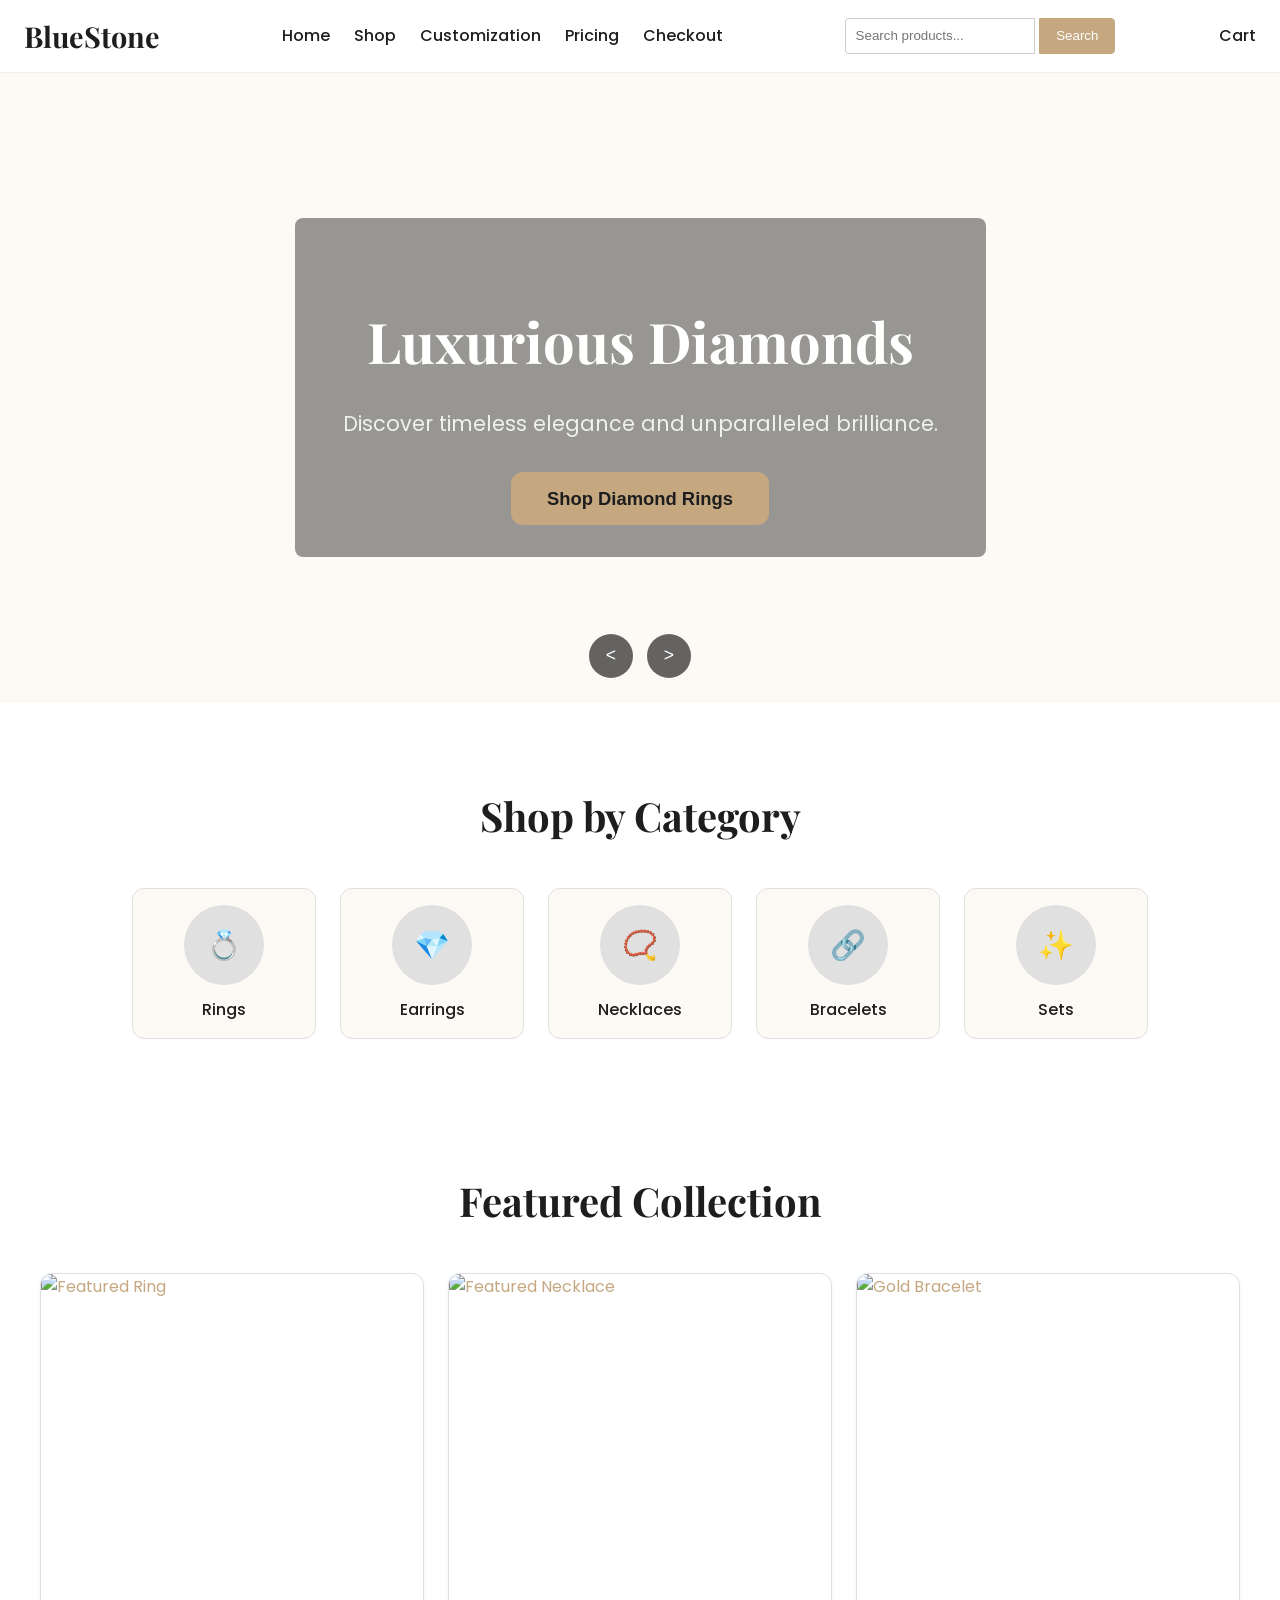
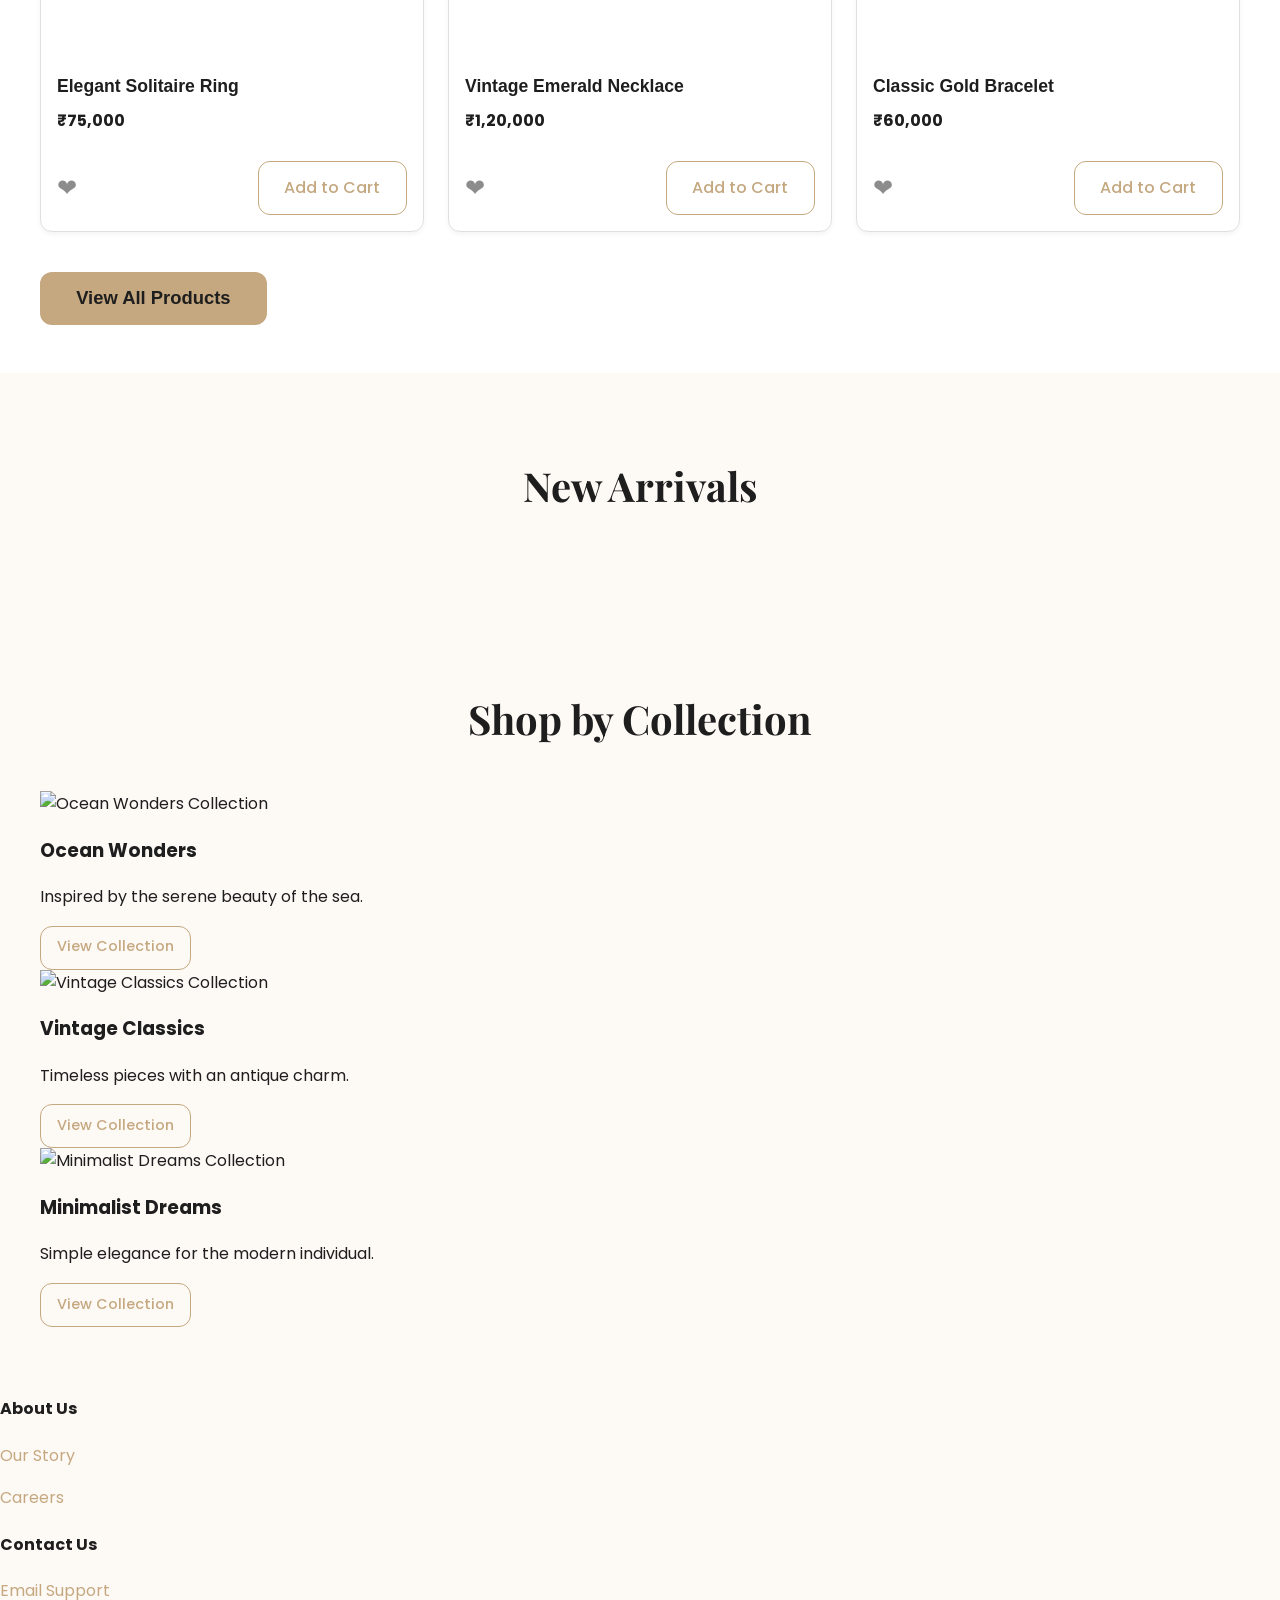
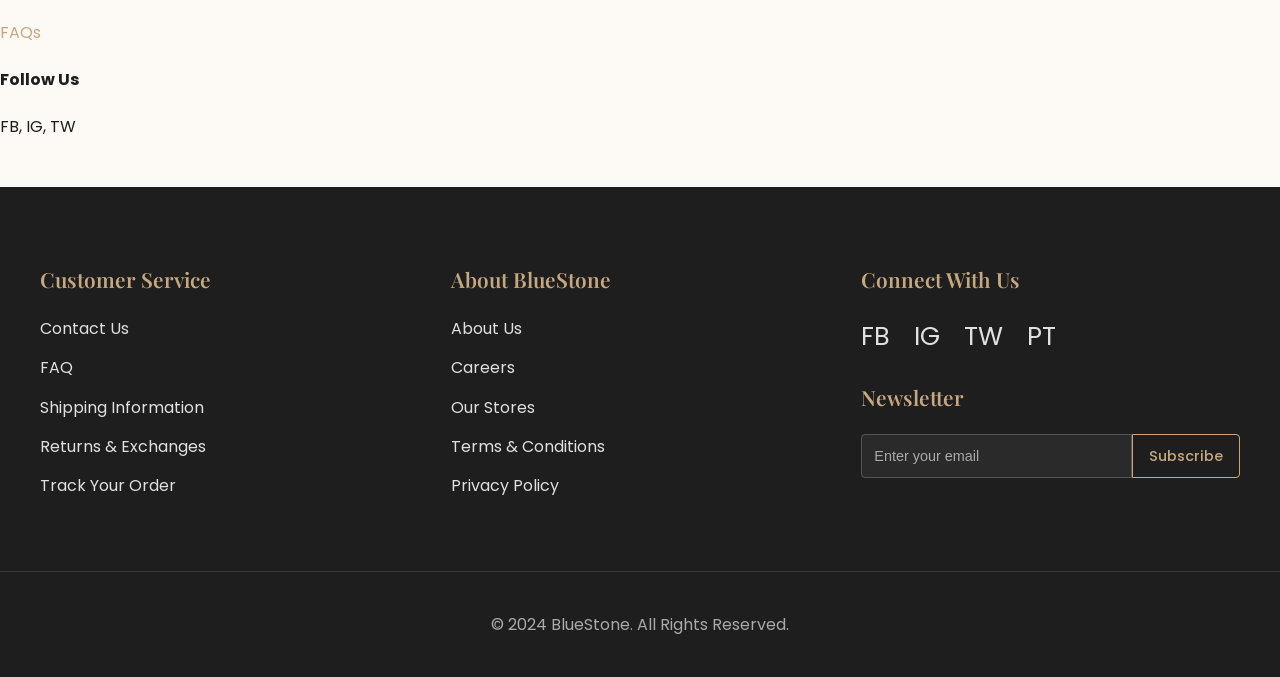
==== commit b1b03afc: "Jules was unable to complete the task in time. Please review the work done so far and provide feedba" ====
--- a/index.html
+++ b/index.html
@@ -3,7 +3,7 @@
 <head>
     <meta charset="UTF-8">
     <meta name="viewport" content="width=device-width, initial-scale=1.0">
-    <title>BlueStone</title>
+    <title>BlueStone - Fine Jewelry</title>
     <link rel="preconnect" href="https://fonts.googleapis.com">
     <link rel="preconnect" href="https://fonts.gstatic.com" crossorigin>
     <link href="https://fonts.googleapis.com/css2?family=Playfair+Display:wght@300;500;700&family=Poppins:wght@300;500;700&display=swap" rel="stylesheet">
@@ -15,54 +15,79 @@
         <nav>
             <ul>
                 <li><a href="index.html">Home</a></li>
-                <li><a href="index.html#products">Shop</a></li>
+                <li><a href="shop.html">Shop</a></li>
                 <li><a href="customization.html">Customization</a></li>
                 <li><a href="pricing.html">Pricing</a></li>
                 <li><a href="checkout-flow.html">Checkout</a></li>
             </ul>
         </nav>
         <div class="search-bar">
-            <input type="search" placeholder="Search...">
-            <button>Search</button>
+            <form id="navbar-search-form" action="shop.html" method="GET">
+                <input type="search" id="navbar-search-input" name="search" placeholder="Search products...">
+                <button type="submit" id="navbar-search-button" aria-label="Search">Search</button>
+            </form>
         </div>
         <div class="cart-icon"><a href="cart.html" style="text-decoration:none; color:inherit;">Cart <span class="cart-count-badge-dynamic" style="display:none;">0</span></a></div>
     </header>
 
     <section class="hero-section">
-        <div class="hero-content">
-            <h1>Elegance Redefined. Discover Your Shine.</h1>
-            <p>Explore our exquisite collection of handcrafted jewelry, designed to make every moment special.</p>
-            <a href="#" class="cta-button">Shop Collection</a>
-        </div>
-    </section>
-
-    <section class="shop-by-category-section" id="categories">
-        <h2>Shop by Category</h2>
-        <div class="category-container">
-            <div class="category-item">
-                <div class="category-icon"><span>[Icon]</span></div>
-                <h3>Rings</h3>
-            </div>
-            <div class="category-item">
-                <div class="category-icon"><span>[Icon]</span></div>
-                <h3>Earrings</h3>
-            </div>
-            <div class="category-item">
-                <div class="category-icon"><span>[Icon]</span></div>
-                <h3>Necklaces</h3>
-            </div>
-            <div class="category-item">
-                <div class="category-icon"><span>[Icon]</span></div>
-                <h3>Bracelets</h3>
-            </div>
-            <div class="category-item">
-                <div class="category-icon"><span>[Icon]</span></div>
-                <h3>Sets</h3>
-            </div>
-        </div>
-    </section>
-
-    <!-- Featured Collection Section -->
+        <div id="hero-carousel">
+            <div class="hero-slide active" style="background-image: url('https://via.placeholder.com/1920x700/FDF9F5/1E1E1E?text=Luxurious+Diamonds');">
+                <div class="hero-content">
+                    <h1>Luxurious Diamonds</h1>
+                    <p>Discover timeless elegance and unparalleled brilliance.</p>
+                    <a href="shop.html?category=Rings" class="btn btn-primary btn-lg">Shop Diamond Rings</a>
+                </div>
+            </div>
+            <div class="hero-slide" style="background-image: url('https://via.placeholder.com/1920x700/E0E0E0/1E1E1E?text=NewCollection');">
+                <div class="hero-content">
+                    <h1>The Spring Collection</h1>
+                    <p>Fresh designs to brighten your season with vibrant gemstones.</p>
+                    <a href="shop.html?collection=spring_collection" class="btn btn-primary btn-lg">Explore Now</a>
+                </div>
+            </div>
+            <div class="hero-slide" style="background-image: url('https://via.placeholder.com/1920x700/D0D0D0/1E1E1E?text=Handcrafted+Gold');">
+                <div class="hero-content">
+                    <h1>Handcrafted Gold</h1>
+                    <p>Exquisite craftsmanship, pure elegance in every piece.</p>
+                    <a href="shop.html?category=Necklaces&attributes=gold" class="btn btn-primary btn-lg">View Gold Necklaces</a>
+                </div>
+            </div>
+        </div>
+        <div class="hero-nav">
+            <button id="hero-prev" aria-label="Previous Slide">&lt;</button>
+            <button id="hero-next" aria-label="Next Slide">&gt;</button>
+        </div>
+    </section>
+
+    <section class="shop-by-category-section page-section" id="categories">
+        <div class="container">
+            <h2 class="section-title">Shop by Category</h2>
+            <div class="category-container">
+                <div class="category-item">
+                    <div class="category-icon"><span>💍</span></div>
+                    <h3>Rings</h3>
+                </div>
+                <div class="category-item">
+                    <div class="category-icon"><span>💎</span></div>
+                    <h3>Earrings</h3>
+                </div>
+                <div class="category-item">
+                    <div class="category-icon"><span>📿</span></div>
+                    <h3>Necklaces</h3>
+                </div>
+                <div class="category-item">
+                    <div class="category-icon"><span>🔗</span></div>
+                    <h3>Bracelets</h3>
+                </div>
+                <div class="category-item">
+                    <div class="category-icon"><span>✨</span></div>
+                    <h3>Sets</h3>
+                </div>
+            </div>
+        </div>
+    </section>
+
     <section class="featured-collection-section page-section">
         <div class="container">
             <h2 class="section-title">Featured Collection</h2>
@@ -74,7 +99,7 @@
                         </a>
                     </div>
                     <div class="product-info">
-                        <h3><a href="product-detail.html?id=prod001">Elegant Solitaire Ring</a></h3>
+                        <h3><a href="product-detail.html?id=prod001" class="product-link">Elegant Solitaire Ring</a></h3>
                         <p class="product-price">₹75,000</p>
                     </div>
                     <div class="product-actions">
@@ -89,7 +114,7 @@
                         </a>
                     </div>
                     <div class="product-info">
-                        <h3><a href="product-detail.html?id=prod002">Vintage Emerald Necklace</a></h3>
+                        <h3><a href="product-detail.html?id=prod002" class="product-link">Vintage Emerald Necklace</a></h3>
                         <p class="product-price">₹1,20,000</p>
                     </div>
                     <div class="product-actions">
@@ -97,24 +122,80 @@
                          <button class="btn btn-secondary add-to-cart-btn" data-product-id="prod002">Add to Cart</button>
                     </div>
                 </div>
-                <div class="product-card" data-product-id="prod003">
-                    <div class="product-image-container">
-                        <a href="product-detail.html?id=prod003">
-                            <img src="https://via.placeholder.com/300x300/FDF9F5/1E1E1E?text=Featured+Earrings" alt="Featured Earrings" class="product-image">
-                        </a>
-                    </div>
-                    <div class="product-info">
-                        <h3><a href="product-detail.html?id=prod003">Modern Sapphire Earrings</a></h3>
-                        <p class="product-price">₹45,000</p>
-                    </div>
-                    <div class="product-actions">
-                         <a href="#" class="wishlist-icon" title="Add to Wishlist">❤</a>
-                         <button class="btn btn-secondary add-to-cart-btn" data-product-id="prod003">Add to Cart</button>
+                <div class="product-card" data-product-id="prod004">
+                    <div class="product-image-container">
+                        <a href="product-detail.html?id=prod004">
+                            <img src="https://via.placeholder.com/300x300/FDF9F5/1E1E1E?text=Gold+Bracelet" alt="Gold Bracelet" class="product-image">
+                        </a>
+                    </div>
+                    <div class="product-info">
+                        <h3><a href="product-detail.html?id=prod004" class="product-link">Classic Gold Bracelet</a></h3>
+                        <p class="product-price">₹60,000</p>
+                    </div>
+                    <div class="product-actions">
+                         <a href="#" class="wishlist-icon" title="Add to Wishlist">❤</a>
+                         <button class="btn btn-secondary add-to-cart-btn" data-product-id="prod004">Add to Cart</button>
                     </div>
                 </div>
             </div>
             <div class="cta-container text-center" style="margin-top: 2.5rem;">
-                <a href="shop.html" class="btn btn-primary btn-lg">Shop All Jewelry</a>
+                <a href="shop.html" class="btn btn-primary btn-lg">View All Products</a>
+            </div>
+        </div>
+    </section>
+
+    <section class="new-arrivals-section page-section">
+        <div class="container">
+            <h2 class="section-title">New Arrivals</h2>
+            <div class="loading-indicator" id="new-arrivals-loading-indicator" style="display: none;">
+                <div class="loading-spinner"></div>
+                <p>Loading New Arrivals...</p>
+            </div>
+            <div class="product-grid" id="new-arrivals-grid">
+                <!-- Hidden product card template for cloning -->
+                <div class="product-card" id="product-card-template" style="display: none;">
+                    <div class="product-image-container">
+                        <a href="#" class="product-link"> <!-- Href will be set by JS -->
+                            <img src="https://via.placeholder.com/300x300/FDF9F5/1E1E1E?text=Loading..." alt="Product Image" class="product-image">
+                        </a>
+                    </div>
+                    <div class="product-info">
+                         <!-- Name will be wrapped in link by JS -->
+                        <h3 class="product-name-placeholder">Product Name</h3>
+                        <p class="product-price">₹--</p>
+                    </div>
+                    <div class="product-actions">
+                         <a href="#" class="wishlist-icon" title="Add to Wishlist">❤</a>
+                         <button class="btn btn-secondary add-to-cart-btn" data-product-id="">Add to Cart</button>
+                    </div>
+                </div>
+                <!-- Products dynamically loaded here by js/homepage.js -->
+            </div>
+        </div>
+    </section>
+
+    <section class="shop-by-collection-section page-section">
+        <div class="container">
+            <h2 class="section-title">Shop by Collection</h2>
+            <div class="collection-grid">
+                <div class="collection-card" data-collection-tag="Ocean Wonders">
+                    <img src="https://via.placeholder.com/400x300/A0D2DB/0A4D68?text=Ocean+Wonders" alt="Ocean Wonders Collection">
+                    <h3>Ocean Wonders</h3>
+                    <p>Inspired by the serene beauty of the sea.</p>
+                    <a href="shop.html?collection=Ocean+Wonders" class="btn btn-secondary btn-sm">View Collection</a>
+                </div>
+                <div class="collection-card" data-collection-tag="Vintage Classics">
+                    <img src="https://via.placeholder.com/400x300/D4AF37/3A3B3C?text=Vintage+Classics" alt="Vintage Classics Collection">
+                    <h3>Vintage Classics</h3>
+                    <p>Timeless pieces with an antique charm.</p>
+                    <a href="shop.html?collection=Vintage+Classics" class="btn btn-secondary btn-sm">View Collection</a>
+                </div>
+                <div class="collection-card" data-collection-tag="Minimalist Dreams">
+                    <img src="https://via.placeholder.com/400x300/E8E8E8/1E1E1E?text=Minimalist+Dreams" alt="Minimalist Dreams Collection">
+                    <h3>Minimalist Dreams</h3>
+                    <p>Simple elegance for the modern individual.</p>
+                    <a href="shop.html?collection=Minimalist+Dreams" class="btn btn-secondary btn-sm">View Collection</a>
+                </div>
             </div>
         </div>
     </section>
@@ -135,8 +216,50 @@
             <p>FB, IG, TW</p>
         </div>
     </footer>
+    <footer class="site-footer">
+        <div class="container footer-content">
+            <div class="footer-column">
+                <h4>Customer Service</h4>
+                <ul>
+                    <li><a href="contact-us.html">Contact Us</a></li>
+                    <li><a href="faq.html">FAQ</a></li>
+                    <li><a href="shipping-policy.html">Shipping Information</a></li> <!-- Placeholder page -->
+                    <li><a href="returns-policy.html">Returns & Exchanges</a></li> <!-- Placeholder page -->
+                    <li><a href="#">Track Your Order</a></li>
+                </ul>
+            </div>
+            <div class="footer-column">
+                <h4>About BlueStone</h4>
+                <ul>
+                    <li><a href="about-us.html">About Us</a></li>
+                    <li><a href="#">Careers</a></li>
+                    <li><a href="#">Our Stores</a></li>
+                    <li><a href="terms-conditions.html">Terms & Conditions</a></li> <!-- Placeholder page -->
+                    <li><a href="privacy-policy.html">Privacy Policy</a></li> <!-- Placeholder page -->
+                </ul>
+            </div>
+            <div class="footer-column">
+                <h4>Connect With Us</h4>
+                <div class="social-media-links">
+                    <!-- Using text placeholders for icons for now -->
+                    <a href="#" aria-label="Facebook">FB</a>
+                    <a href="#" aria-label="Instagram">IG</a>
+                    <a href="#" aria-label="Twitter">TW</a>
+                    <a href="#" aria-label="Pinterest">PT</a>
+                </div>
+                <h4 style="margin-top:1.5rem;">Newsletter</h4>
+                <form id="newsletter-signup-form-footer">
+                    <input type="email" id="footer-newsletter-email" name="email" placeholder="Enter your email" aria-label="Email for newsletter">
+                    <button type="submit" class="btn btn-secondary btn-sm">Subscribe</button>
+                </form>
+            </div>
+        </div>
+        <div class="footer-bottom">
+            <p>&copy; 2024 BlueStone. All Rights Reserved.</p> <!-- JS for year done in CSS step -->
+        </div>
+    </footer>
     <script src="js/common.js"></script>
     <script src="js/cart.js"></script>
-    <!-- Add js/index.js later if specific homepage interactions are needed -->
+    <script src="js/homepage.js"></script>
 </body>
 </html>
--- a/css/style.css
+++ b/css/style.css
@@ -6,10 +6,10 @@
     margin: 0;
     padding: 0;
     box-sizing: border-box;
-    line-height: 1.6; /* General line height for readability */
-}
-
-p { /* Base paragraph styling */
+    line-height: 1.6;
+}
+
+p {
     font-size: 1rem;
     line-height: 1.6;
 }
@@ -19,9 +19,12 @@
     display: flex;
     justify-content: space-between;
     align-items: center;
-    padding: 1rem 1.5rem;
+    padding: 0.8rem 1.5rem; /* Slightly reduced padding for more space */
     background-color: #FFFFFF;
     border-bottom: 1px solid #EEEEEE;
+    transition: box-shadow 0.3s ease;
+    flex-wrap: wrap; /* Allow navbar items to wrap on small screens */
+    gap: 0.5rem; /* Gap between items when they wrap */
 }
 
 .logo {
@@ -29,33 +32,54 @@
     font-weight: 700;
     font-size: 1.8rem;
     color: #1E1E1E;
+    flex-shrink: 0; /* Prevent logo from shrinking too much */
+}
+
+.navbar nav { /* Allow nav to take available space and wrap its items */
+    flex-grow: 1; /* Allow nav to grow */
 }
 
 .navbar nav ul {
     list-style: none;
     padding: 0;
     margin: 0;
+    display: flex; /* Align nav items in a row */
+    flex-wrap: wrap; /* Allow nav links to wrap */
+    justify-content: center; /* Center nav links if they wrap to new line */
+    gap: 0.5rem 1rem; /* Spacing for wrapped links */
 }
 
 .navbar nav ul li {
-    display: inline-block;
-    margin-left: 1.5rem;
+    display: inline-block; /* Keep, but flex handles spacing better */
+    /* margin-left: 1.5rem; Replaced by gap */
 }
 
 .navbar nav ul li a {
     text-decoration: none;
     color: #1E1E1E;
     font-weight: 500;
+    transition: color 0.2s ease;
+    padding: 0.5rem 0.25rem; /* Add some padding for tap targets */
 }
 
 .navbar nav ul li a:hover,
-.navbar nav ul li a:focus-visible { /* Consistent focus */
+.navbar nav ul li a:focus-visible {
     color: #C5A880;
-    outline: none; /* Remove default, custom focus handled below if needed */
-}
-a:focus-visible { /* General accessible focus for links */
+    outline: none;
+}
+a, a:visited {
+    color: #C5A880;
+    text-decoration: none;
+    transition: color 0.2s ease, text-decoration-color 0.2s ease;
+}
+a:hover, a:focus-visible {
+    color: #1E1E1E;
+    text-decoration: underline;
+    outline: none;
+}
+a:focus-visible {
     outline: 2px solid #C5A880;
-    outline-offset: 1px;
+    outline-offset: 2px;
     border-radius: 2px;
 }
 
@@ -63,128 +87,266 @@
 .search-bar {
     display: flex;
     align-items: center;
+    flex-grow: 1; /* Allow search bar to take space on smaller screens when nav wraps */
+    min-width: 200px; /* Minimum width before it gets too small */
+    max-width: 350px; /* Max width on larger screens */
 }
 
 .search-bar input[type="search"] {
-    padding: 0.5rem;
+    padding: 0.6rem; /* Consistent padding */
     border: 1px solid #CCCCCC;
     border-radius: 4px 0 0 4px;
     outline: none;
+    transition: border-color 0.3s ease, box-shadow 0.3s ease;
+    flex-grow: 1; /* Input takes available space in search bar */
+    min-width: 120px; /* Ensure input is usable */
 }
 .search-bar input[type="search"]:focus {
     border-color: #C5A880;
-    box-shadow: 0 0 0 2px rgba(197, 168, 128, 0.2);
+    box-shadow: 0 0 0 3px rgba(197, 168, 128, 0.3);
 }
 
 
 .search-bar button {
-    padding: 0.5rem 1rem;
+    padding: 0.6rem 1rem; /* Consistent padding */
     border: 1px solid #C5A880;
     background-color: #C5A880;
     color: #FFFFFF;
     border-radius: 0 4px 4px 0;
     cursor: pointer;
+    transition: background-color 0.3s ease;
 }
 .search-bar button:hover {
-    background-color: #b08d57; /* Darker gold */
+    background-color: #b08d57;
 }
 
 
 .cart-icon {
     font-weight: 500;
-    padding-left: 1.5rem;
+    padding-left: 1rem; /* Adjusted padding */
     position: relative;
+    flex-shrink: 0; /* Prevent cart icon from shrinking */
 }
 .cart-icon a {
     text-decoration: none;
     color: inherit;
-}
-
-/* Footer Styling */
-footer {
-    padding: 2rem 1.5rem;
+    display: inline-flex; /* For better alignment of badge */
+    align-items: center;
+}
+
+/* Footer Styling - Enhanced */
+.site-footer {
     background-color: #1E1E1E;
     color: #FDF9F5;
-    display: flex;
-    justify-content: space-around;
+    padding: 3rem 0 0 0;
+    margin-top: 3rem;
+    font-family: 'Poppins', sans-serif;
+}
+
+.footer-content {
+    display: flex;
     flex-wrap: wrap;
-}
-
-.footer-section {
-    margin: 1rem;
+    justify-content: space-between;
+    gap: 2rem;
+}
+
+.footer-column {
+    flex: 1 1 220px;
     min-width: 200px;
-}
-
-.footer-section h4 {
-    font-family: 'Playfair Display', serif;
-    font-weight: 500;
-    color: #FDF9F5;
-    margin-bottom: 1rem;
-}
-
-.footer-section p, .footer-section a {
+    margin-bottom: 1.5rem;
+}
+
+.footer-column h4 {
+    font-family: 'Playfair Display', serif;
     color: #C5A880;
+    margin-bottom: 1.25rem;
+    font-size: 1.3rem;
+    font-weight: 600;
+}
+
+.footer-column ul {
+    list-style: none;
+    padding: 0;
+}
+
+.footer-column ul li {
+    margin-bottom: 0.85rem;
+}
+
+.footer-column ul li a {
+    color: #E0E0E0;
     text-decoration: none;
-    margin-bottom: 0.5rem;
-}
-
-.footer-section a:hover {
-    text-decoration: underline;
-}
-
-/* Hero Section Styling */
+    transition: color 0.2s ease, padding-left 0.2s ease;
+}
+
+.footer-column ul li a:hover {
+    color: #FFFFFF;
+    padding-left: 4px;
+}
+
+.social-media-links a {
+    color: #E0E0E0;
+    margin-right: 1.25rem;
+    font-size: 1.6rem;
+    transition: color 0.2s ease, transform 0.2s ease;
+}
+.social-media-links a:hover {
+    color: #FFFFFF;
+    transform: scale(1.1);
+}
+.social-media-links a:last-child {
+    margin-right: 0;
+}
+
+
+#newsletter-signup-form-footer {
+    display: flex;
+    margin-top: 0.5rem;
+}
+#newsletter-signup-form-footer input[type="email"] {
+    flex-grow: 1;
+    padding: 0.75rem;
+    border: 1px solid #555;
+    background-color: #2a2a2a;
+    color: white;
+    border-radius: 4px 0 0 4px;
+    outline: none;
+    font-size: 0.9rem;
+}
+#newsletter-signup-form-footer input[type="email"]::placeholder {
+    color: #aaa;
+}
+#newsletter-signup-form-footer button {
+    border-radius: 0 4px 4px 0;
+    padding: 0.75rem 1rem;
+    font-size: 0.9rem;
+    height: auto;
+}
+
+.footer-bottom {
+    text-align: center;
+    padding: 1.5rem 1rem;
+    margin-top: 2rem;
+    border-top: 1px solid #383838;
+    font-size: 0.9rem;
+    color: #aaa;
+}
+
+
+/* Hero Section & Carousel Styling */
 .hero-section {
-    background-image: url('https://via.placeholder.com/1920x1080/FDF9F5/1E1E1E?text=Hero+Image+Placeholder');
+    position: relative;
+    overflow: hidden;
+    min-height: 400px;
+    height: 70vh;
+    max-height: 700px;
+    display: flex;
+    align-items: center;
+    justify-content: center;
+}
+
+#hero-carousel {
+    width: 100%;
+    height: 100%;
+    position: relative;
+}
+
+.hero-slide {
+    width: 100%;
+    height: 100%;
     background-size: cover;
     background-position: center;
-    min-height: 80vh;
+    position: absolute;
+    top: 0;
+    left: 0;
+    opacity: 0;
+    transition: opacity 0.8s ease-in-out;
+    visibility: hidden;
     display: flex;
     align-items: center;
     justify-content: center;
-    padding: 2rem 1.5rem;
-    text-align: center;
-}
+    text-align: center;
+}
+
+.hero-slide.active {
+    opacity: 1;
+    visibility: visible;
+    z-index: 1;
+}
+
 
 .hero-content {
-    max-width: 700px;
-    background-color: rgba(253, 249, 245, 0.8);
-    padding: 2rem;
+    max-width: 800px;
+    background-color: rgba(0, 0, 0, 0.4);
+    padding: 2rem 3rem;
     border-radius: 8px;
-}
-
-.hero-section h1 {
-    font-family: 'Playfair Display', serif;
-    font-size: 3rem;
+    color: #FFFFFF;
+}
+
+.hero-content h1 {
+    font-family: 'Playfair Display', serif;
+    font-size: 3.5rem;
     font-weight: 700;
     margin-bottom: 1rem;
-    color: #1E1E1E;
-}
-
-.hero-section p {
-    font-family: 'Poppins', sans-serif;
-    font-size: 1.1rem;
+    color: #FFFFFF;
+}
+
+.hero-content p {
+    font-family: 'Poppins', sans-serif;
+    font-size: 1.3rem;
     margin-bottom: 2rem;
-    color: #1E1E1E;
+    color: #f0f0f0;
     line-height: 1.6;
 }
 
-.btn, /* General button base styles */
+
+.hero-nav {
+    position: absolute;
+    bottom: 25px;
+    left: 50%;
+    transform: translateX(-50%);
+    z-index: 2;
+}
+
+.hero-nav button {
+    background: rgba(0,0,0,0.6);
+    color: white;
+    border: none;
+    padding: 10px 15px; /* Adjusted for mobile */
+    margin: 0 5px;
+    cursor: pointer;
+    border-radius: 50%;
+    font-size: 1.1rem; /* Adjusted */
+    transition: background-color 0.3s ease;
+    min-width: 44px; /* Tap target */
+    min-height: 44px; /* Tap target */
+}
+.hero-nav button:hover {
+    background: rgba(0,0,0,0.8);
+}
+
+
+.btn,
 .cta-button,
 .add-to-cart-btn,
 .add-to-cart-primary-btn,
 .place-order-btn-updated,
-#apply-filters-btn {
+#apply-filters-btn,
+#clear-filters-btn {
     display: inline-block;
-    padding: 0.8rem 1.5rem; /* Base padding */
-    font-size: 1rem; /* Base font size */
+    padding: 0.9rem 1.6rem; /* Standardized padding */
+    font-size: 1rem;
     font-family: 'Poppins', sans-serif;
     font-weight: 500;
     border-radius: 12px;
-    transition: all 0.3s ease;
+    transition: background-color 0.3s ease, color 0.3s ease, border-color 0.3s ease, transform 0.2s ease, box-shadow 0.3s ease;
     border: 1px solid transparent;
     cursor: pointer;
-    text-decoration: none; /* For <a> styled as buttons */
-    text-align: center;
+    text-decoration: none;
+    text-align: center;
+    line-height: 1.4; /* Ensure text vertical center */
+    min-height: 44px; /* Basic tap target size */
+    box-sizing: border-box;
 }
 .btn:disabled, button:disabled {
     background-color: #cccccc !important;
@@ -196,7 +358,7 @@
 }
 
 
-.btn-primary, .add-to-cart-primary-btn { /* Primary button style */
+.btn-primary, .add-to-cart-primary-btn {
     background-color: #C5A880;
     color: #1E1E1E;
 }
@@ -204,9 +366,10 @@
     background-color: #1E1E1E;
     color: #C5A880;
     border-color: #C5A880;
-}
-
-.btn-secondary, .add-to-cart-btn { /* Secondary button style */
+    transform: translateY(-2px);
+}
+
+.btn-secondary, .add-to-cart-btn {
     background-color: transparent;
     color: #C5A880;
     border: 1px solid #C5A880;
@@ -214,28 +377,45 @@
 .btn-secondary:hover, .add-to-cart-btn:hover {
     background-color: #C5A880;
     color: #1E1E1E;
-}
-
-.cta-button { /* Existing CTA, ensure it aligns with .btn if possible */
+    transform: translateY(-2px);
+}
+
+.btn-outline-secondary {
+    background-color: transparent;
+    color: #8C8C8C;
+    border: 1px solid #ccc;
+}
+.btn-outline-secondary:hover {
+    background-color: #f0f0f0;
+    color: #1E1E1E;
+    border-color: #bbb;
+}
+.btn-sm {
+    padding: 0.6rem 1rem !important;
+    font-size: 0.9rem !important;
+}
+
+
+.cta-button {
     background-color: #C5A880;
     color: #1E1E1E;
-    padding: 1rem 2rem; /* Slightly larger */
+    padding: 1rem 2rem;
 }
 .cta-button:hover {
     background-color: #1E1E1E;
     color: #C5A880;
     border: 1px solid #C5A880;
+    transform: translateY(-2px);
 }
 
 
 /* Shop by Category Section Styling */
 .shop-by-category-section {
-    padding: 3rem 1.5rem;
     text-align: center;
     background-color: #FFFFFF;
 }
 
-.shop-by-category-section h2 { /* Also used as .section-title base */
+.shop-by-category-section h2 {
     font-family: 'Playfair Display', serif;
     font-size: 2.5rem;
     font-weight: 700;
@@ -258,12 +438,12 @@
     background-color: #FDF9F5;
     border: 1px solid #E0E0E0;
     border-radius: 12px;
-    transition: all 0.3s ease;
+    transition: transform 0.3s ease, box-shadow 0.3s ease;
     cursor: pointer;
 }
 
 .category-item:hover {
-    box-shadow: 0 4px 15px rgba(0,0,0,0.1);
+    box-shadow: 0 6px 20px rgba(0,0,0,0.12);
     transform: translateY(-5px);
 }
 
@@ -276,7 +456,7 @@
     display: flex;
     align-items: center;
     justify-content: center;
-    font-size: 0.9rem;
+    font-size: 1.8rem;
     color: #8C8C8C;
 }
 
@@ -292,21 +472,12 @@
     margin: 0;
 }
 
-/* Product Grid Section Styling (Used on index, shop) */
-.product-grid-section { /* Only for index page if it's a specific section wrapper */
-    padding: 2rem 1.5rem;
-    background-color: #FFFFFF;
-}
-.product-grid-section h2 { /* Title for this specific section on index */
-    font-family: 'Playfair Display', serif;
-    font-size: 2.5rem;
-    font-weight: 700;
-    margin-bottom: 1rem;
-    text-align: center;
-    color: #1E1E1E;
-}
-
-.filter-controls { /* Used on shop.html */
+/* Product Grid (Used on index, shop) */
+.new-arrivals-section {
+    background-color: #FDF9F5;
+}
+
+.filter-controls {
     margin-bottom: 1.5rem;
     text-align: center;
     padding: 0.5rem;
@@ -322,19 +493,19 @@
 }
 
 .product-card {
-    background-color: #FDF9F5;
+    background-color: #FFFFFF;
     border: 1px solid #E0E0E0;
     border-radius: 12px;
     overflow: hidden;
-    transition: all 0.3s ease;
+    transition: transform 0.3s ease, box-shadow 0.3s ease, border-color 0.3s ease;
     box-shadow: 0 2px 5px rgba(0,0,0,0.05);
     display: flex;
     flex-direction: column;
 }
 
 .product-card:hover {
-    box-shadow: 0 6px 20px rgba(0,0,0,0.1);
     transform: translateY(-5px);
+    box-shadow: 0 8px 25px rgba(0,0,0,0.12);
 }
 
 .product-image-container {
@@ -356,25 +527,26 @@
     flex-grow: 1;
 }
 
-.product-card h3 { /* This is a placeholder in shop.html template, actual name is in <a> */
+.product-card h3 {
     font-family: 'Poppins', sans-serif;
     font-size: 1.1rem;
     font-weight: 500;
     color: #1E1E1E;
     margin: 0 0 0.5rem 0;
 }
-.product-card h3 a, /* For index.html featured items */
-#shop-product-grid .product-card .product-name { /* For shop.html links */
+.product-card h3 a,
+.product-card .product-name {
     text-decoration: none;
     color: #1E1E1E;
     font-family: 'Poppins', sans-serif;
     font-size: 1.1rem;
-    font-weight: 500;
+    font-weight: 600;
     margin: 0 0 0.5rem 0;
     display: block;
+    transition: color 0.2s ease;
 }
 .product-card h3 a:hover,
-#shop-product-grid .product-card .product-name:hover {
+.product-card .product-name:hover {
     color: #C5A880;
 }
 
@@ -403,11 +575,13 @@
     background: none;
     border: none;
     padding: 0;
+    transition: color 0.2s ease;
 }
 
 .wishlist-icon:hover {
     color: #E67E22;
 }
+
 
 /* Product Detail Page Styling */
 .product-detail-container {
@@ -424,23 +598,43 @@
 .product-image-gallery {
     flex: 1 1 50%;
     max-width: 500px;
+    min-width: 300px;
     display: flex;
     flex-direction: column;
     align-items: center;
 }
-
+.pdp-image-zoom-container {
+    position: relative;
+    width: 100%;
+    margin-bottom: 1rem;
+}
 .main-product-image {
+    display: block;
     width: 100%;
-    max-width: 500px;
     height: auto;
     border-radius: 12px;
     border: 1px solid #E0E0E0;
-    margin-bottom: 1rem;
-}
+    cursor: crosshair;
+}
+.zoom-preview {
+    display: none;
+    position: absolute;
+    top: 0;
+    left: 102%;
+    width: 100%;
+    height: 100%;
+    background-repeat: no-repeat;
+    border: 1px solid #ccc;
+    box-shadow: 0 5px 15px rgba(0,0,0,0.2);
+    z-index: 100;
+    pointer-events: none;
+    background-color: #fff;
+}
+
 
 .thumbnail-images {
     display: flex;
-    flex-wrap: wrap; /* Allow thumbnails to wrap */
+    flex-wrap: wrap;
     gap: 0.5rem;
     justify-content: center;
     margin-top: 1rem;
@@ -450,28 +644,29 @@
     height: 80px;
     border: 1px solid #ccc;
     border-radius: 4px;
-    /* margin-right: 10px; Handled by gap */
     cursor: pointer;
     object-fit: cover;
-    transition: border-color 0.3s ease;
-}
-.thumbnail-images img:hover {
+    transition: border-color 0.3s ease, box-shadow 0.3s ease;
+}
+.thumbnail-images img:hover, .thumbnail-images img.active-thumb {
     border-color: #C5A880;
+    box-shadow: 0 0 5px rgba(197, 168, 128, 0.5);
 }
 
 
 .product-details-info {
     flex: 1 1 45%;
+    min-width: 300px;
     display: flex;
     flex-direction: column;
 }
 
 .product-details-info h1 {
     font-family: 'Playfair Display', serif;
-    font-size: 2.8rem;
+    font-size: 2.5rem;
     font-weight: 700;
     color: #1E1E1E;
-    margin-bottom: 0.75rem;
+    margin: 0 0 0.75rem 0;
     line-height: 1.2;
 }
 
@@ -485,7 +680,9 @@
 .product-options {
     margin-bottom: 1.5rem;
 }
-
+.product-options .form-group {
+    margin-bottom: 1rem;
+}
 .product-options label {
     display: block;
     margin-bottom: 0.5rem;
@@ -493,21 +690,21 @@
     font-weight: 500;
     color: #1E1E1E;
 }
-
 .product-options select {
-    padding: 0.85rem; /* Increased padding for touch */
+    padding: 0.85rem;
     border-radius: 8px;
     border: 1px solid #ccc;
     width: 100%;
-    max-width: 250px;
-    font-family: 'Poppins', sans-serif;
-    font-size: 1rem; /* Ensure readable font */
+    max-width: 280px;
+    font-family: 'Poppins', sans-serif;
+    font-size: 1rem;
     background-color: #FDF9F5;
+    transition: border-color 0.3s ease, box-shadow 0.3s ease;
 }
 .product-options select:focus {
     border-color: #C5A880;
     outline: none;
-    box-shadow: 0 0 0 2px rgba(197, 168, 128, 0.2);
+    box-shadow: 0 0 0 3px rgba(197, 168, 128, 0.3);
 }
 
 
@@ -518,7 +715,7 @@
     font-weight: 500;
 }
 .quantity-selector input[type="number"] {
-     padding: 0.85rem; /* Increased padding */
+     padding: 0.85rem;
     border-radius: 8px;
     border: 1px solid #ccc;
     width: 70px;
@@ -526,32 +723,139 @@
     font-size: 1rem;
     text-align: center;
     background-color: #FDF9F5;
+    transition: border-color 0.3s ease, box-shadow 0.3s ease;
 }
 .quantity-selector input[type="number"]:focus {
     border-color: #C5A880;
     outline: none;
-    box-shadow: 0 0 0 2px rgba(197, 168, 128, 0.2);
-}
-
+    box-shadow: 0 0 0 3px rgba(197, 168, 128, 0.3);
+}
 
 .product-description {
     margin-top: 2rem;
     padding-top: 1rem;
     border-top: 1px solid #E0E0E0;
 }
-
 .product-description h3 {
     font-family: 'Playfair Display', serif;
     font-size: 1.5rem;
     margin-bottom: 0.75rem;
     color: #1E1E1E;
 }
-
 .product-description p {
     line-height: 1.7;
     color: #555555;
     font-family: 'Poppins', sans-serif;
     font-size: 0.95rem;
+}
+
+/* PDP Tabs */
+.pdp-details-tabs {
+    margin-top: 2.5rem;
+    border-top: 1px solid #e0e0e0;
+    padding-top: 1.5rem;
+}
+.tab-navigation {
+    display: flex;
+    border-bottom: 2px solid #eee;
+    margin-bottom: 1.5rem;
+    flex-wrap: wrap;
+}
+.tab-button {
+    padding: 0.8rem 1.5rem;
+    background: transparent;
+    border: none;
+    cursor: pointer;
+    font-family: 'Poppins', sans-serif;
+    font-size: 1rem;
+    color: #8C8C8C;
+    border-bottom: 3px solid transparent;
+    margin-right: 0.5rem;
+    transition: color 0.3s ease, border-color 0.3s ease;
+    white-space: nowrap;
+}
+.tab-button.active {
+    color: #1E1E1E;
+    border-bottom-color: #C5A880;
+    font-weight: 600;
+}
+.tab-button:hover:not(.active) {
+    color: #333;
+    border-bottom-color: #ddd;
+}
+.tab-content-panel {
+    display: none;
+    padding: 1rem 0.5rem;
+    line-height: 1.7;
+    font-family: 'Poppins', sans-serif;
+    font-size: 0.95rem;
+}
+.tab-content-panel.active {
+    display: block;
+}
+.tab-content-panel h4 {
+    font-family: 'Playfair Display', serif;
+    font-size: 1.3rem;
+    color: #1E1E1E;
+    margin: 0 0 1rem 0;
+}
+#pdp-specs-list {
+    list-style: none;
+    padding: 0;
+}
+#pdp-specs-list li {
+    margin-bottom: 0.6rem;
+    display: flex;
+    justify-content: space-between;
+    padding-bottom: 0.4rem;
+    border-bottom: 1px dashed #f0f0f0;
+}
+#pdp-specs-list li:last-child {
+    border-bottom: none;
+}
+#pdp-specs-list li span {
+    font-weight: 500;
+    color: #333;
+}
+
+
+/* PDP Customer Reviews */
+.pdp-customer-reviews .section-title {
+    margin-bottom: 1.5rem;
+}
+.review-summary {
+    margin-bottom: 1.5rem;
+    font-size: 1.1rem;
+    text-align: center;
+}
+.average-rating {
+    font-weight: bold;
+    color: #E67E22;
+    font-size: 1.3rem;
+}
+.review-item {
+    border: 1px solid #f0f0f0;
+    background-color: #FDF9F5;
+    padding: 1.5rem;
+    margin-bottom: 1rem;
+    border-radius: 8px;
+}
+.review-rating {
+    color: #E67E22;
+    margin-bottom: 0.5rem;
+    font-size:1.1rem;
+}
+.review-author {
+    font-family: 'Playfair Display', serif;
+    font-weight: 600;
+    font-size: 1.1rem;
+    margin: 0.5rem 0 0.3rem 0;
+    color: #1E1E1E;
+}
+.review-text {
+    font-size: 0.95rem;
+    line-height: 1.6;
+    color: #333;
 }
 
 
@@ -577,6 +881,8 @@
     margin-bottom: 1.5rem;
     border-bottom: 2px solid #eee;
     justify-content: center;
+    overflow-x: auto;
+    white-space: nowrap;
 }
 
 .tab-link {
@@ -588,7 +894,8 @@
     font-size: 1.1rem;
     color: #8C8C8C;
     border-bottom: 3px solid transparent;
-    transition: all 0.3s ease;
+    transition: color 0.3s ease, border-color 0.3s ease;
+    flex-shrink: 0;
 }
 
 .tab-link.active {
@@ -666,12 +973,13 @@
     font-size: 1rem;
     background-color: #FFFFFF;
     box-sizing: border-box;
+    transition: border-color 0.3s ease, box-shadow 0.3s ease;
 }
 #ai-prompt-input:focus,
 .customization-controls select:focus {
     border-color: #C5A880;
     outline: none;
-    box-shadow: 0 0 0 2px rgba(197, 168, 128, 0.2);
+    box-shadow: 0 0 0 3px rgba(197, 168, 128, 0.3);
 }
 
 
@@ -730,7 +1038,9 @@
     display: flex;
     gap: 1rem;
     justify-content: flex-start;
-}
+    flex-wrap: wrap;
+}
+
 
 .inspiration-gallery-section {
     margin-top: 3rem;
@@ -738,7 +1048,7 @@
     border-top: 2px solid #e0e0e0;
 }
 
-.inspiration-gallery-section h2 { /* Uses .section-title styling */
+.inspiration-gallery-section h2 {
     text-align: center;
     font-family: 'Playfair Display', serif;
     margin-bottom: 2rem;
@@ -852,18 +1162,19 @@
 .emi-simulation select#emi-months-select {
     width: 100%;
     max-width: 300px;
-    padding: 0.85rem; /* Increased padding */
+    padding: 0.85rem;
     margin: 0 auto 1rem auto;
     border: 1px solid #ccc;
     border-radius: 8px;
     display: block;
     font-family: 'Poppins', sans-serif;
-    font-size: 1rem; /* Ensure readable */
+    font-size: 1rem;
+    transition: border-color 0.3s ease, box-shadow 0.3s ease;
 }
 .emi-simulation select#emi-months-select:focus {
     border-color: #C5A880;
     outline: none;
-    box-shadow: 0 0 0 2px rgba(197, 168, 128, 0.2);
+    box-shadow: 0 0 0 3px rgba(197, 168, 128, 0.3);
 }
 
 .emi-simulation .monthly-emi-display {
@@ -1049,28 +1360,36 @@
     font-size: 0.95rem;
 }
 
-.filter-group select {
+.filter-group select,
+.filter-sidebar input[type="number"] {
     width: 100%;
-    padding: 0.85rem; /* Increased padding */
+    padding: 0.85rem;
     border: 1px solid #ccc;
     border-radius: 8px;
     font-family: 'Poppins', sans-serif;
-    font-size: 1rem; /* Ensure readable */
+    font-size: 1rem;
     background-color: #fff;
     box-sizing: border-box;
-}
-.filter-group select:focus {
+    transition: border-color 0.3s ease, box-shadow 0.3s ease;
+}
+.filter-group select:focus,
+.filter-sidebar input[type="number"]:focus {
     border-color: #C5A880;
     outline: none;
-    box-shadow: 0 0 0 2px rgba(197, 168, 128, 0.2);
+    box-shadow: 0 0 0 3px rgba(197, 168, 128, 0.3);
 }
 
 #apply-filters-btn {
     width: 100%;
     margin-top: 1rem;
-    padding: 0.8rem 1rem; /* Consistent with other .btn */
+    padding: 0.8rem 1rem;
     font-size: 1rem;
 }
+#clear-filters-btn {
+    width: 100%;
+    margin-top: 0.5rem;
+}
+
 
 .product-grid-container {
     flex: 3 1 600px;
@@ -1086,28 +1405,50 @@
 }
 
 
-/* Toast Message for feedback */
-.toast-message {
+/* Toast Message for feedback & Loading Indicators */
+#global-toast {
     position: fixed;
-    bottom: 20px;
+    top: -100px;
     left: 50%;
     transform: translateX(-50%);
-    background-color: #333;
+    padding: 12px 25px;
+    border-radius: 8px;
+    box-shadow: 0 4px 15px rgba(0,0,0,0.15);
     color: white;
-    padding: 12px 22px; /* Slightly more padding */
-    border-radius: 8px;
-    z-index: 1000;
-    font-family: 'Poppins', sans-serif;
-    font-size: 0.95rem; /* Slightly larger */
-    box-shadow: 0 2px 10px rgba(0,0,0,0.2);
+    z-index: 10000;
     opacity: 0;
-    transition: opacity 0.3s ease-in-out, visibility 0.3s ease-in-out; /* Added visibility transition */
     visibility: hidden;
-}
-.toast-message.show {
+    transition: opacity 0.4s ease, visibility 0.4s ease, top 0.4s ease;
+    font-family: 'Poppins', sans-serif;
+    font-size: 0.95rem;
+}
+#global-toast.show {
     opacity: 1;
     visibility: visible;
-}
+    top: 40px;
+}
+#global-toast.success { background-color: #4CAF50; }
+#global-toast.error { background-color: #E67E22; }
+#global-toast.info { background-color: #1E1E1E; }
+
+.loading-indicator {
+    display: none;
+    text-align: center;
+    padding: 2rem;
+    width: 100%;
+}
+.loading-spinner {
+    border: 4px solid #f3f3f3;
+    border-top: 4px solid #C5A880;
+    border-radius: 50%;
+    width: 30px;
+    height: 30px;
+    animation: spin 1s linear infinite;
+    margin: 0 auto 10px auto;
+}
+@keyframes spin { 0% { transform: rotate(0deg); } 100% { transform: rotate(360deg); } }
+.loading-indicator p { margin-top: 0; font-family: 'Poppins', sans-serif; color: #555; }
+
 
 /* Form Validation Styling */
 .invalid-field {
@@ -1122,30 +1463,30 @@
     margin-top: -0.75rem;
     margin-bottom: 0.5rem;
     font-family: 'Poppins', sans-serif;
-    /* visibility: hidden; Initially hidden - JS will show */
-}
-.error-message-inline:not(:empty) { /* Show only if it has content */
-    /* visibility: visible; */ /* JS will handle display:block */
 }
 .error-message-inline:empty {
-     display: none !important; /* Force hide if empty, useful if JS just sets textContent='' */
-}
-
-
-/* Checkout Page - Cart Item Remove Button */
-.remove-item-btn { /* General styling for remove buttons if used elsewhere */
+     display: none !important;
+}
+
+
+/* Checkout Page - Cart Item Remove Button (also used on Cart Page) */
+.btn-remove-item {
     background-color: transparent;
     color: #E74C3C;
-    border: none;
-    font-size: 1.2rem;
-    font-weight: bold;
+    border: 1px solid #E74C3C;
+    border-radius: 8px;
+    padding: 0.5rem 0.8rem;
     cursor: pointer;
-    padding: 0.25rem 0.5rem;
-    margin-left: 0.5rem;
-    line-height: 1;
-}
-.remove-item-btn:hover {
-    color: #c0392b;
+    font-family: 'Poppins', sans-serif;
+    font-weight: 500;
+    font-size: 0.9rem;
+    transition: all 0.2s ease;
+    align-self: center;
+    line-height: 1.2;
+}
+.btn-remove-item:hover {
+    background-color: #E74C3C;
+    color: white;
 }
 
 /* Add to Cart Button Success Feedback */
@@ -1162,11 +1503,11 @@
     font-size: 0.75rem;
     padding: 2px 6px;
     border-radius: 50%;
-    position: absolute; /* Position relative to .cart-icon a */
-    top: -5px;  /* Adjust to position correctly over/near icon text */
-    right: -10px; /* Adjust to position correctly */
+    position: absolute;
+    top: -5px;
+    right: -10px;
     font-weight: bold;
-    line-height: 1; /* Ensure consistent height */
+    line-height: 1;
 }
 
 
@@ -1217,20 +1558,21 @@
 .checkout-step input[type='number'],
 .checkout-step select {
     width: 100%;
-    padding: 0.85rem; /* Increased padding for touch */
+    padding: 0.85rem;
     margin-bottom: 1rem;
     border: 1px solid #ccc;
     border-radius: 8px;
     font-family: 'Poppins', sans-serif;
-    font-size: 1rem; /* Ensure readable font */
+    font-size: 1rem;
     box-sizing: border-box;
+    transition: border-color 0.3s ease, box-shadow 0.3s ease;
 }
 
 .checkout-step input:focus,
 .checkout-step select:focus {
     border-color: #C5A880;
     outline: none;
-    box-shadow: 0 0 0 3px rgba(197, 168, 128, 0.2);
+    box-shadow: 0 0 0 3px rgba(197, 168, 128, 0.3);
 }
 
 .form-row {
@@ -1265,12 +1607,13 @@
     border: none;
     border-radius: 12px;
     cursor: pointer;
-    transition: all 0.3s ease;
+    transition: background-color 0.3s ease, box-shadow 0.3s ease, transform 0.2s ease;
     margin-top: 1rem;
 }
 .place-order-btn-updated:hover {
     background-color: #d35400;
     box-shadow: 0 4px 12px rgba(230, 126, 34, 0.3);
+    transform: translateY(-1px);
 }
 
 .support-note {
@@ -1383,7 +1726,7 @@
     text-align: center;
     flex: 1;
     border-bottom: 3px solid transparent;
-    transition: all 0.3s ease;
+    transition: color 0.3s ease, border-color 0.3s ease;
     position: relative;
 }
 .step-indicator:not(:last-child)::after {
@@ -1421,13 +1764,17 @@
     margin-bottom: 2rem;
 }
 
-.checkout-flow-container .checkout-phase h2 { /* Already mostly styled by .checkout-step h2 */
+.checkout-flow-container .checkout-phase h2 {
     margin-top: 0;
+    font-size: 2rem;
 }
 
 #phase-userInfo .form-group { margin-bottom: 1rem; }
-#phase-userInfo .form-row { display: flex; gap: 1rem; margin-bottom: 1rem; flex-wrap: wrap; } /* Allow wrap for form rows */
-#phase-userInfo .form-group.half-width { flex: 1 1 calc(50% - 1rem); min-width: 200px;} /* Adjust for gap */
+#phase-userInfo .form-row { display: flex; gap: 1rem; margin-bottom: 1rem; flex-wrap: wrap; }
+#phase-userInfo .form-group.half-width { flex: 1 1 calc(50% - 1rem); min-width: 200px;}
+#phase-userInfo .form-separator { margin: 1.5rem 0; border-bottom: 1px solid #eee; border-top:0;}
+#phase-userInfo h4 { font-family: 'Playfair Display', serif; margin-bottom: 1rem; font-size: 1.3rem;}
+
 
 #phase-payment .form-group { margin-bottom: 1rem; }
 #phase-payment .form-row { display: flex; gap: 1rem; margin-bottom: 1rem; flex-wrap: wrap;}
@@ -1502,37 +1849,70 @@
     border-top: 1px solid #eee;
 }
 .btn-next-phase, .btn-prev-phase, #place-order-final-btn {
-    padding: 0.9rem 1.8rem; /* Increased padding for main action buttons */
+    padding: 0.9rem 1.8rem;
     font-size: 1.05rem;
 }
 
 
 /* Phase 3: Pricing Review */
 #checkout-pricing-summary h3 {
-    font-family: 'Poppins', sans-serif;
+    font-family: 'Playfair Display', serif;
+    font-size: 1.5rem;
+    font-weight: 600;
+    margin-bottom: 1.5rem;
+    color: #1E1E1E;
+    border-bottom: 1px solid #e0e0e0;
+    padding-bottom: 0.75rem;
+}
+#checkout-pricing-summary .summary-line {
+    /* display: flex; justify-content: space-between; from checkout */
+}
+#checkout-pricing-summary .summary-line p:last-child span {
+    font-weight: 700;
+}
+
+#checkout-pricing-summary .total-bold {
     font-size: 1.3rem;
-    font-weight: 600;
-    margin-bottom: 1rem;
-    color: #333;
-}
-#checkout-pricing-summary .summary-line { /* Re-using .summary-line for consistency */
-    /* display: flex; justify-content: space-between; from checkout */
-}
-#checkout-pricing-summary .total-bold { /* Re-using .total-bold for consistency */
-    /* font-weight: 700; font-size: 1.2em; from checkout */
 }
 #checkout-pricing-summary .total-bold span {
     /* color: #E67E22; from checkout */
 }
-
-#phase-pricingReview > p {
-    margin-top: 1rem;
-    font-family: 'Poppins', sans-serif;
-    font-size: 1rem;
-    color: #4CAF50;
+#discount-line { color: #4CAF50; font-weight: 500; }
+#discount-line span { font-weight: 600; }
+
+#phase-pricingReview > .offers-section {
+    margin-top: 1.5rem;
+    padding: 1rem;
+    background-color: #e6f7e9;
+    border: 1px solid #c3e6cb;
+    border-radius: 8px;
+    text-align: center;
+}
+#phase-pricingReview > .offers-section h4 {
+    margin-top:0;
+    margin-bottom: 0.5rem;
+    font-family: 'Playfair Display', serif;
+    color: #155724;
 }
 #applied-offers {
-    font-weight: 600;
+    font-weight: 500;
+    color: #155724;
+}
+
+
+/* Phase 4: Payment */
+.payment-method-icons {
+    /* margin-bottom: 1.5rem; text-align: center; (inline styles) */
+}
+.payment-icon {
+    display: inline-block;
+    margin: 0 5px;
+    padding: 5px 10px;
+    border: 1px solid #ddd;
+    border-radius: 4px;
+    font-size: 0.9rem;
+    background-color: #f9f9f9;
+    color: #333;
 }
 
 
@@ -1540,6 +1920,14 @@
 #phase-confirmation h2 {
     color: #4CAF50;
     text-align: center;
+    font-size: 2.2rem;
+}
+#phase-confirmation .confirmation-message-box {
+    background-color: #FDF9F5;
+    padding: 2rem;
+    border-radius: 8px;
+    border: 1px dashed #C5A880;
+    margin: 1.5rem 0;
 }
 #phase-confirmation p {
     font-size: 1.1rem;
@@ -1553,10 +1941,11 @@
     color: #C5A880;
     font-size: 1.2em;
 }
-#phase-confirmation .btn {
-    display: block;
-    width: fit-content;
-    margin: 2rem auto 0 auto;
+#phase-confirmation .confirmation-actions {
+    /* text-align:center; margin-top: 2rem; (inline styles) */
+}
+#phase-confirmation .confirmation-actions .btn {
+    margin: 0.5rem;
 }
 
 
@@ -1574,9 +1963,9 @@
 
 #empty-cart-message {
     width: 100%;
-    text-align: center; /* Added for direct styling */
-    padding: 2rem; /* Added for direct styling */
-    font-size: 1.2rem; /* Added for direct styling */
+    text-align: center;
+    padding: 2rem;
+    font-size: 1.2rem;
 }
 #empty-cart-message .link-styled {
     color: #C5A880;
@@ -1655,11 +2044,12 @@
     border: 1px solid #ccc;
     border-radius: 4px;
     font-family: 'Poppins', sans-serif;
+    transition: border-color 0.3s ease, box-shadow 0.3s ease;
 }
 .cart-item-quantity .quantity-input:focus {
     border-color: #C5A880;
     outline: none;
-    box-shadow: 0 0 0 2px rgba(197, 168, 128, 0.2);
+    box-shadow: 0 0 0 3px rgba(197, 168, 128, 0.3);
 }
 
 .cart-item-subtotal {
@@ -1731,6 +2121,7 @@
     font-weight: 500;
     margin-top: 1rem;
     padding: 0.5rem;
+    transition: color 0.2s ease, text-decoration-color 0.2s ease;
 }
 .continue-shopping-link:hover {
     color: #1E1E1E;
@@ -1752,39 +2143,49 @@
 
 @media (max-width: 768px) { /* Mobile */
     p { font-size: 0.95rem; line-height: 1.5; }
-    .btn, .cta-button, .add-to-cart-btn, .add-to-cart-primary-btn, .place-order-btn-updated, #apply-filters-btn {
+    .btn, .cta-button, .add-to-cart-btn, .add-to-cart-primary-btn, .place-order-btn-updated, #apply-filters-btn, #clear-filters-btn {
         padding: 0.9rem 1.2rem;
         font-size: 1rem;
+        min-height: 44px; /* Ensure tap target size */
     }
     .page-main-heading { font-size: 2.2rem; }
-    .section-title, .checkout-phase h2, .filter-sidebar h2, .cart-summary h2, .shop-by-category-section h2, .product-grid-section h2, .inspiration-gallery-section h2 {
-        font-size: 1.8rem; /* Unified section heading size for mobile */
+    .section-title, .checkout-flow-container .checkout-phase h2, .filter-sidebar h2, .cart-summary h2, .shop-by-category-section h2, .inspiration-gallery-section h2, .pricing-details-section h2 {
+        font-size: 1.8rem;
     }
+
+    /* Navbar Mobile */
+    .navbar { justify-content: space-between; } /* Ensure logo and cart/search are spaced */
+    .navbar nav { order: 3; flex-basis: 100%; text-align: center; margin-top: 0.5rem;} /* Nav below logo/search/cart */
+    .navbar nav ul { justify-content: center; gap: 0.25rem 0.75rem; } /* More compact links */
+    .navbar nav ul li a { padding: 0.4rem 0.2rem; }
+    .search-bar { flex-grow: 0; max-width: 220px; } /* Allow search to shrink more */
+    .cart-icon { padding-left: 0.5rem; }
+
 
     /* Cart Page Mobile */
     .cart-page-container { flex-direction: column; }
     .cart-summary { max-width: none; margin-top: 2rem; }
-    /* cart-item stacking was too aggressive, this is better */
-    .cart-item { flex-wrap: wrap; } /* Allow wrapping within item */
-    .cart-item-image { flex-shrink: 0; } /* Prevent image from shrinking too much */
-    .cart-item-details { flex-basis: 100%; margin-top: 0.5rem; } /* Details take full width below image if wrapped */
+    .cart-item { flex-wrap: wrap; }
+    .cart-item-image { flex-shrink: 0; }
+    .cart-item-details { flex-basis: 100%; margin-top: 0.5rem; }
     .cart-item-quantity, .cart-item-subtotal, .btn-remove-item {
-        flex-basis: calc(33.33% - 10px); /* Try to fit in one row below details */
+        flex-basis: calc(33.33% - 10px);
         text-align: center; margin-top: 0.75rem;
     }
-     .cart-item-quantity { flex-direction:column; } /* Stack label and input on mobile */
+     .cart-item-quantity { flex-direction:column; }
 
 
     /* Checkout Flow Mobile */
     .checkout-steps-indicator { font-size: 0.8rem; flex-wrap: wrap; }
-    .step-indicator { flex-basis: calc(50% - 1rem); padding: 0.5rem; font-size: 0.85rem; margin-bottom: 0.5rem; }
+    .step-indicator { flex-basis: calc(33.33% - 0.5rem); padding: 0.5rem; font-size: 0.8rem; margin-bottom: 0.5rem; }
     .step-indicator:not(:last-child)::after { display: none; }
 
     #phase-userInfo .form-row, #phase-payment .form-row { flex-direction: column; gap: 0; }
-    #phase-userInfo .form-group.half-width, #phase-payment .form-group.half-width { margin-bottom: 1rem; }
+    #phase-userInfo .form-group.half-width, #phase-payment .form-group.half-width { margin-bottom: 1rem; flex-basis:100%;}
 
     .checkout-design-item { flex-direction: column; align-items: center; text-align: center; }
     .checkout-item-image { margin-bottom: 1rem; }
+    .in-checkout-customization-controls .form-group { margin-bottom: 1rem; } /* Space for stacked selects */
     .in-checkout-customization-controls .form-group select { width: 100%; }
 
 
@@ -1792,10 +2193,12 @@
     .product-detail-container { flex-direction: column; padding: 1rem; margin: 1rem auto; }
     .product-image-gallery, .product-details-info { flex-basis: 100%; max-width: 100%; }
     .main-product-image { max-height: 400px; width: auto; }
+    .zoom-preview { display: none !important; } /* Disable zoom on mobile for simplicity */
     .thumbnail-images { justify-content: flex-start; flex-wrap: nowrap; overflow-x: auto; padding-bottom: 0.5rem; }
     .product-details-info h1 { font-size: 2.2rem; }
     .product-detail-price { font-size: 1.5rem; }
     .add-to-cart-primary-btn { width: 100%; text-align: center; }
+    .tab-navigation { justify-content: center; } /* Center tab buttons if they wrap */
 
 
     /* Customization Page Mobile */
@@ -1805,22 +2208,26 @@
     .customization-controls, .customization-preview-area { flex-basis: 100%; }
     .main-preview-image { height: 300px; }
     .action-buttons { flex-direction: column; }
-    .btn { width: 100%; } /* Make all general buttons full width on mobile if needed */
+    .action-buttons .btn { width: 100%; }
+    #phase-confirmation .btn { width: fit-content; }
+
+
     .inspiration-gallery-section h2 { font-size: 1.8rem; }
 
     /* Shop Page Mobile */
     .shop-page-container { flex-direction: column; }
     .filter-sidebar { flex-basis: 100%; max-width: none; margin-bottom: 2rem; }
+    .filter-sidebar h2 { font-size: 1.6rem; } /* Slightly smaller filter title */
     .product-grid-container { flex-basis: 100%; }
 
      /* Universal input full width on mobile */
     input[type="text"], input[type="email"], input[type="tel"], input[type="number"], select, textarea {
         width: 100% !important;
         box-sizing: border-box !important;
-        padding: 0.9rem; /* Easier touch */
-        font-size: 1rem; /* Ensure readability */
+        padding: 0.9rem;
+        font-size: 1rem;
     }
-    .form-group.half-width input { /* Ensure these are also full width when stacked */
+    .form-group.half-width input {
          width: 100% !important;
     }
 }
@@ -1833,4 +2240,144 @@
     .cart-item-quantity { justify-content: center; }
     .cart-item-subtotal p { justify-content: center; }
     .btn-remove-item { margin-top: 1rem; }
-}
+
+    .hero-content h1 { font-size: 2.2rem; } /* Further reduce hero text */
+    .hero-content p { font-size: 1rem; }
+    .hero-nav button { padding: 8px 12px; font-size: 0.9rem; }
+
+    .navbar nav ul { gap: 0.1rem 0.5rem; } /* Tighter gap for navbar links */
+    .navbar nav ul li a { padding: 0.3rem 0.15rem; font-size: 0.9rem;}
+
+    .footer-column { min-width: 150px; /* Allow more columns on small screens if possible */ }
+}
+
+/* Static Page Content Styling */
+.static-page-content {
+    padding-top: 1rem;
+    padding-bottom: 2rem;
+    line-height: 1.75;
+    max-width: 900px;
+    margin-left: auto;
+    margin-right: auto;
+}
+.static-page-content h2 {
+    font-family: 'Playfair Display', serif;
+    font-size: 1.8rem;
+    margin-top: 2.5rem;
+    margin-bottom: 1rem;
+    color: #1E1E1E;
+    border-bottom: 1px solid #eee;
+    padding-bottom: 0.5rem;
+}
+.static-page-content h3 {
+    font-family: 'Playfair Display', serif;
+    font-size: 1.5rem;
+    margin-top: 2rem;
+    margin-bottom: 0.75rem;
+    color: #333;
+}
+.static-page-content p {
+    margin-bottom: 1.25rem;
+    font-size: 1rem;
+    color: #333;
+}
+.static-page-content ul {
+    list-style: disc;
+    padding-left: 20px;
+    margin-bottom: 1.25rem;
+}
+.static-page-content ul li {
+    margin-bottom: 0.5rem;
+}
+
+/* Contact Page Specifics */
+.contact-details-grid {
+    display: grid;
+    grid-template-columns: 1fr 1.25fr;
+    gap: 2.5rem;
+    margin-top: 2rem;
+}
+.contact-info-block, .contact-form-block {
+    background-color: #FDF9F5;
+    padding: 2rem;
+    border-radius: 8px;
+    box-shadow: 0 1px 4px rgba(0,0,0,0.05);
+}
+.contact-info-block h3, .contact-form-block h3 {
+    font-family: 'Playfair Display', serif;
+    font-size: 1.5rem;
+    margin-top: 0;
+    margin-bottom: 1rem;
+    color: #1E1E1E;
+}
+.contact-info-block p {
+    margin-bottom: 0.75rem;
+}
+#contact-form-static .form-group {
+    margin-bottom: 1.25rem;
+}
+#contact-form-static label {
+    display: block;
+    margin-bottom: 0.5rem;
+    font-weight: 500;
+    color: #333;
+}
+#contact-form-static input[type="text"],
+#contact-form-static input[type="email"],
+#contact-form-static textarea {
+    width: 100%;
+    padding: 0.85rem;
+    border: 1px solid #ccc;
+    border-radius: 8px;
+    font-family: 'Poppins', sans-serif;
+    font-size: 1rem;
+    box-sizing: border-box;
+}
+#contact-form-static textarea {
+    min-height: 120px;
+    resize: vertical;
+}
+#contact-form-static button[type="submit"] {
+    width: 100%;
+    padding: 0.9rem;
+}
+#contact-form-feedback {
+    font-weight: 500;
+}
+
+/* FAQ Page Specifics */
+.faq-item {
+    margin-bottom: 2rem;
+    padding-bottom: 1.5rem;
+    border-bottom: 1px solid #eee;
+}
+.faq-item:last-child {
+    border-bottom: none;
+    margin-bottom: 0;
+}
+.faq-item h4 {
+    font-family: 'Playfair Display', serif;
+    font-size: 1.4rem;
+    margin-top: 0;
+    margin-bottom: 0.75rem;
+    color: #1E1E1E;
+}
+.faq-item p {
+    color: #555;
+    padding-left: 0.5rem;
+}
+
+@media (max-width: 768px) {
+    .contact-details-grid {
+        grid-template-columns: 1fr;
+    }
+    .static-page-content h2 { font-size: 1.6rem; }
+    .static-page-content h3 { font-size: 1.3rem; }
+    .faq-item h4 { font-size: 1.2rem; }
+}
+
+/* Ensure product-grid-section (old index.html) is not used or its styles are appropriately scoped */
+.product-grid-section {
+    /* This class was on old index.html product listing, now removed from index.html. */
+}
+/* .product-grid-section h2 - Style removed as section is removed from index.html */
